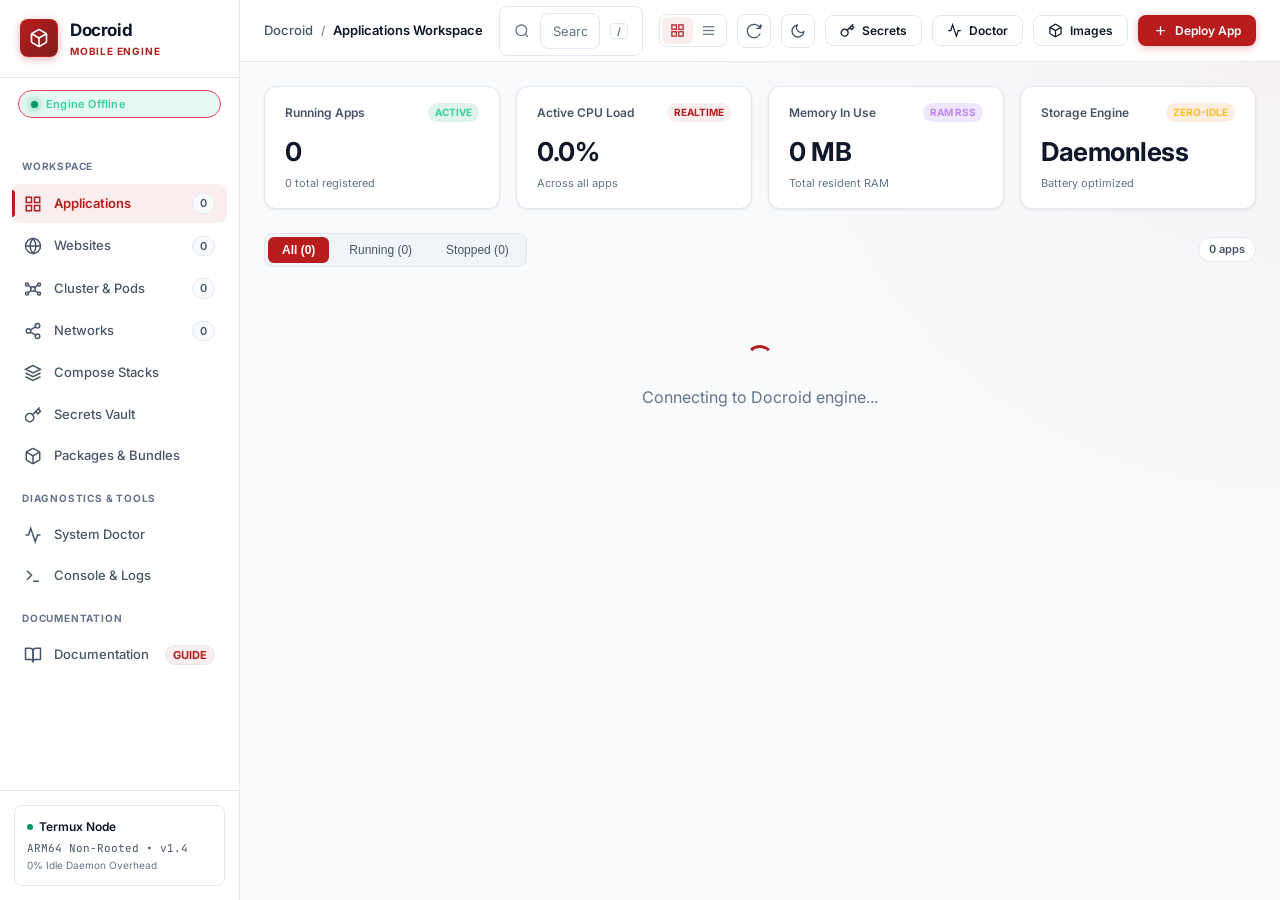
==== pkg/web/static/index.html @ fae437d6 "Initial commit: Docroid container runtime for Android & Termux" ====
<!DOCTYPE html>
<html lang="en">
<head>
  <meta charset="UTF-8">
  <meta name="viewport" content="width=device-width, initial-scale=1.0">
  <title>Docroid — Mobile Container & App Dashboard</title>
  <link rel="preconnect" href="https://fonts.googleapis.com">
  <link rel="preconnect" href="https://fonts.gstatic.com" crossorigin>
  <link href="https://fonts.googleapis.com/css2?family=Inter:wght@400;500;600;700&family=JetBrains+Mono:wght@400;500;600&display=swap" rel="stylesheet">
  <link rel="stylesheet" href="app.css">
</head>
<body>
  <div class="zoho-app-layout">
    <!-- Zoho-Style Left Navigation Rail -->
    <aside class="zoho-sidebar" id="appSidebar">
      <div class="sidebar-brand">
        <div class="brand-logo">
          <div class="logo-mark">
            <svg width="20" height="20" viewBox="0 0 24 24" fill="none" stroke="currentColor" stroke-width="2" stroke-linecap="round" stroke-linejoin="round"><path d="M21 16V8a2 2 0 0 0-1-1.73l-7-4a2 2 0 0 0-2 0l-7 4A2 2 0 0 0 3 8v8a2 2 0 0 0 1 1.73l7 4a2 2 0 0 0 2 0l7-4A2 2 0 0 0 21 16z"/><polyline points="3.27 6.96 12 12.01 20.73 6.96"/><line x1="12" y1="22.08" x2="12" y2="12"/></svg>
          </div>
          <div class="brand-info">
            <span class="brand-name">Docroid</span>
            <span class="brand-badge">Mobile Engine</span>
          </div>
        </div>
        <button class="sidebar-close-btn" id="sidebarCloseBtn" aria-label="Close Sidebar">&times;</button>
      </div>

      <div class="sidebar-status-banner">
        <div class="live-pill">
          <span class="pulse-dot"></span>
          <span id="liveStatusText">Engine Online</span>
        </div>
      </div>

      <nav class="sidebar-nav">
        <div class="nav-section-title">WORKSPACE</div>
        <a href="#applications" class="nav-item active" id="navApps">
          <svg width="18" height="18" viewBox="0 0 24 24" fill="none" stroke="currentColor" stroke-width="2"><rect x="3" y="3" width="7" height="7"/><rect x="14" y="3" width="7" height="7"/><rect x="14" y="14" width="7" height="7"/><rect x="3" y="14" width="7" height="7"/></svg>
          <span>Applications</span>
          <span class="nav-badge" id="navAppsBadge">0</span>
        </a>
        <a href="#sites" class="nav-item" id="navSites">
          <svg width="18" height="18" viewBox="0 0 24 24" fill="none" stroke="currentColor" stroke-width="2"><circle cx="12" cy="12" r="10"/><line x1="2" y1="12" x2="22" y2="12"/><path d="M12 2a15.3 15.3 0 0 1 4 10 15.3 15.3 0 0 1-4 10 15.3 15.3 0 0 1-4-10 15.3 15.3 0 0 1 4-10z"/></svg>
          <span>Websites</span>
          <span class="nav-badge" id="navSitesBadge">0</span>
        </a>
        <a href="#cluster" class="nav-item" id="navCluster">
          <svg width="18" height="18" viewBox="0 0 24 24" fill="none" stroke="currentColor" stroke-width="2"><circle cx="12" cy="12" r="3"/><circle cx="4" cy="6" r="2"/><circle cx="20" cy="6" r="2"/><circle cx="4" cy="18" r="2"/><circle cx="20" cy="18" r="2"/><path d="M6 7l4 3.5m4 0l4-3.5M6 17l4-3.5m4 0l4 3.5"/></svg>
          <span>Cluster & Pods</span>
          <span class="nav-badge" id="navClusterBadge">0</span>
        </a>
        <a href="#networks" class="nav-item" id="navNetworks">
          <svg width="18" height="18" viewBox="0 0 24 24" fill="none" stroke="currentColor" stroke-width="2" stroke-linecap="round" stroke-linejoin="round"><circle cx="18" cy="5" r="3"/><circle cx="6" cy="12" r="3"/><circle cx="18" cy="19" r="3"/><line x1="8.59" y1="13.51" x2="15.42" y2="17.49"/><line x1="15.41" y1="6.51" x2="8.59" y2="10.49"/></svg>
          <span>Networks</span>
          <span class="nav-badge" id="navNetworksBadge">0</span>
        </a>
        <a href="#compose" class="nav-item" id="navCompose">
          <svg width="18" height="18" viewBox="0 0 24 24" fill="none" stroke="currentColor" stroke-width="2"><polygon points="12 2 2 7 12 12 22 7 12 2"/><polyline points="2 17 12 22 22 17"/><polyline points="2 12 12 17 22 12"/></svg>
          <span>Compose Stacks</span>
        </a>
        <a href="#secrets" class="nav-item" id="navSecrets">
          <svg width="18" height="18" viewBox="0 0 24 24" fill="none" stroke="currentColor" stroke-width="2"><path d="M21 2l-2 2m-7.61 7.61a5.5 5.5 0 1 1-7.778 7.778 5.5 5.5 0 0 1 7.777-7.777zm0 0L15.5 7.5m0 0l3 3L22 7l-3-3m-3.5 3.5L19 4"/></svg>
          <span>Secrets Vault</span>
        </a>
        <a href="#packages" class="nav-item" id="navPackages">
          <svg width="18" height="18" viewBox="0 0 24 24" fill="none" stroke="currentColor" stroke-width="2"><path d="M21 16V8a2 2 0 0 0-1-1.73l-7-4a2 2 0 0 0-2 0l-7 4A2 2 0 0 0 3 8v8a2 2 0 0 0 1 1.73l7 4a2 2 0 0 0 2 0l7-4A2 2 0 0 0 21 16z"/><polyline points="3.27 6.96 12 12.01 20.73 6.96"/><line x1="12" y1="22.08" x2="12" y2="12"/></svg>
          <span>Packages & Bundles</span>
        </a>

        <div class="nav-section-title">DIAGNOSTICS & TOOLS</div>
        <a href="#doctor" class="nav-item" id="navDoctor">
          <svg width="18" height="18" viewBox="0 0 24 24" fill="none" stroke="currentColor" stroke-width="2"><path d="M22 12h-4l-3 9L9 3l-3 9H2"/></svg>
          <span>System Doctor</span>
        </a>
        <a href="#console" class="nav-item" id="navConsole">
          <svg width="18" height="18" viewBox="0 0 24 24" fill="none" stroke="currentColor" stroke-width="2"><polyline points="4 17 10 11 4 5"/><line x1="12" y1="19" x2="20" y2="19"/></svg>
          <span>Console & Logs</span>
        </a>

        <div class="nav-section-title">DOCUMENTATION</div>
        <a href="#docs" class="nav-item" id="navDocs">
          <svg width="18" height="18" viewBox="0 0 24 24" fill="none" stroke="currentColor" stroke-width="2" stroke-linecap="round" stroke-linejoin="round"><path d="M2 3h6a4 4 0 0 1 4 4v14a3 3 0 0 0-3-3H2z"/><path d="M22 3h-6a4 4 0 0 0-4 4v14a3 3 0 0 1 3-3h7z"/></svg>
          <span>Documentation</span>
          <span class="nav-badge" style="background:var(--zoho-blue-light); color:var(--zoho-blue); font-weight:700;">GUIDE</span>
        </a>
      </nav>

      <div class="sidebar-footer">
        <div class="node-card">
          <div class="node-title">
            <span class="node-indicator"></span>
            <span>Termux Node</span>
          </div>
          <div class="node-detail">ARM64 Non-Rooted • v1.4</div>
          <div class="node-meta">0% Idle Daemon Overhead</div>
        </div>
      </div>
    </aside>

    <!-- Mobile Sidebar Backdrop Overlay -->
    <div class="sidebar-backdrop" id="sidebarBackdrop"></div>

    <!-- Main Workspace -->
    <div class="zoho-main">
      <!-- Zoho Desk/CRM Top Navigation Bar -->
      <header class="zoho-topbar">
        <div class="topbar-left">
          <button class="mobile-toggle-btn" id="sidebarToggle" aria-label="Toggle Navigation">
            <svg width="20" height="20" viewBox="0 0 24 24" fill="none" stroke="currentColor" stroke-width="2"><line x1="3" y1="12" x2="21" y2="12"/><line x1="3" y1="6" x2="21" y2="6"/><line x1="3" y1="18" x2="21" y2="18"/></svg>
          </button>
          <div class="breadcrumbs">
            <span class="breadcrumb-item">Docroid</span>
            <span class="breadcrumb-separator">/</span>
            <span class="breadcrumb-item active" id="breadcrumbActive">Applications Workspace</span>
          </div>
        </div>

        <div class="topbar-center">
          <div class="search-box">
            <svg width="16" height="16" viewBox="0 0 24 24" fill="none" stroke="currentColor" stroke-width="2"><circle cx="11" cy="11" r="8"/><path d="m21 21-4.35-4.35"/></svg>
            <input type="text" id="searchInput" placeholder="Search apps by name, ID, port, or command...">
            <span class="search-shortcut">/</span>
          </div>
        </div>

        <div class="topbar-right">
          <!-- View Switcher (Cards vs Table) -->
          <div class="view-switcher" role="group" aria-label="View Switcher">
            <button class="view-btn active" id="viewModeCards" title="Cards Grid View">
              <svg width="15" height="15" viewBox="0 0 24 24" fill="none" stroke="currentColor" stroke-width="2"><rect x="3" y="3" width="7" height="7"/><rect x="14" y="3" width="7" height="7"/><rect x="14" y="14" width="7" height="7"/><rect x="3" y="14" width="7" height="7"/></svg>
            </button>
            <button class="view-btn" id="viewModeTable" title="High-Density Table View">
              <svg width="15" height="15" viewBox="0 0 24 24" fill="none" stroke="currentColor" stroke-width="2"><line x1="3" y1="6" x2="21" y2="6"/><line x1="3" y1="12" x2="21" y2="12"/><line x1="3" y1="18" x2="21" y2="18"/></svg>
            </button>
          </div>

          <button class="btn btn-icon" id="btnRefresh" title="Refresh Applications">
            <svg width="16" height="16" viewBox="0 0 24 24" fill="none" stroke="currentColor" stroke-width="2"><path d="M21.5 2v6h-6M21.34 15.57a10 10 0 1 1-.57-8.38l5.67-5.67"/></svg>
          </button>

          <button class="btn btn-icon" id="btnThemeToggle" title="Toggle Light/Dark Theme" aria-label="Toggle Theme">
            <svg id="themeIconSun" width="16" height="16" viewBox="0 0 24 24" fill="none" stroke="currentColor" stroke-width="2" stroke-linecap="round" stroke-linejoin="round"><circle cx="12" cy="12" r="5"/><line x1="12" y1="1" x2="12" y2="3"/><line x1="12" y1="21" x2="12" y2="23"/><line x1="4.22" y1="4.22" x2="5.64" y2="5.64"/><line x1="18.36" y1="18.36" x2="19.78" y2="19.78"/><line x1="1" y1="12" x2="3" y2="12"/><line x1="21" y1="12" x2="23" y2="12"/><line x1="4.22" y1="19.78" x2="5.64" y2="18.36"/><line x1="18.36" y1="5.64" x2="19.78" y2="4.22"/></svg>
            <svg id="themeIconMoon" width="16" height="16" viewBox="0 0 24 24" fill="none" stroke="currentColor" stroke-width="2" stroke-linecap="round" stroke-linejoin="round" style="display:none;"><path d="M21 12.79A9 9 0 1 1 11.21 3 7 7 0 0 0 21 12.79z"/></svg>
          </button>

          <button class="btn btn-secondary" id="btnSecretsModal">
            <svg width="15" height="15" viewBox="0 0 24 24" fill="none" stroke="currentColor" stroke-width="2"><path d="M21 2l-2 2m-7.61 7.61a5.5 5.5 0 1 1-7.778 7.778 5.5 5.5 0 0 1 7.777-7.777zm0 0L15.5 7.5m0 0l3 3L22 7l-3-3m-3.5 3.5L19 4"/></svg>
            <span>Secrets</span>
          </button>

          <button class="btn btn-secondary" id="btnDoctorModal">
            <svg width="15" height="15" viewBox="0 0 24 24" fill="none" stroke="currentColor" stroke-width="2"><path d="M22 12h-4l-3 9L9 3l-3 9H2"/></svg>
            <span>Doctor</span>
          </button>

          <button class="btn btn-secondary" id="btnImportModal">
            <svg width="15" height="15" viewBox="0 0 24 24" fill="none" stroke="currentColor" stroke-width="2"><path d="M21 16V8a2 2 0 0 0-1-1.73l-7-4a2 2 0 0 0-2 0l-7 4A2 2 0 0 0 3 8v8a2 2 0 0 0 1 1.73l7 4a2 2 0 0 0 2 0l7-4A2 2 0 0 0 21 16z"/><polyline points="3.27 6.96 12 12.01 20.73 6.96"/><line x1="12" y1="22.08" x2="12" y2="12"/></svg>
            <span>Images</span>
          </button>

          <button class="btn btn-primary" id="btnDeployModal">
            <svg width="15" height="15" viewBox="0 0 24 24" fill="none" stroke="currentColor" stroke-width="2"><path d="M12 5v14M5 12h14"/></svg>
            <span>Deploy App</span>
          </button>

          <button class="btn btn-primary" id="btnDeploySiteTop" style="display:none;">
            <svg width="15" height="15" viewBox="0 0 24 24" fill="none" stroke="currentColor" stroke-width="2"><circle cx="12" cy="12" r="10"/><line x1="12" y1="8" x2="12" y2="16"/><line x1="8" y1="12" x2="16" y2="12"/></svg>
            <span>Deploy Website</span>
          </button>

          <button class="btn btn-primary" id="btnDeployPodTop" style="display:none;">
            <svg width="15" height="15" viewBox="0 0 24 24" fill="none" stroke="currentColor" stroke-width="2"><path d="M12 5v14M5 12h14"/></svg>
            <span>Deploy Pod</span>
          </button>

          <button class="btn btn-secondary" id="btnClusterSetupTop" style="display:none;">
            <svg width="15" height="15" viewBox="0 0 24 24" fill="none" stroke="currentColor" stroke-width="2"><circle cx="12" cy="12" r="3"/><path d="M19.4 15a1.65 1.65 0 0 0 .33 1.82l.06.06a2 2 0 1 1-2.83 2.83l-.06-.06a1.65 1.65 0 0 0-1.82-.33 1.65 1.65 0 0 0-1 1.51V21a2 2 0 1 1-4 0v-.09A1.65 1.65 0 0 0 9 19.4a1.65 1.65 0 0 0-1.82.33l-.06.06a2 2 0 1 1-2.83-2.83l.06-.06a1.65 1.65 0 0 0 .33-1.82 1.65 1.65 0 0 0-1.51-1H3a2 2 0 1 1 0-4h.09A1.65 1.65 0 0 0 4.6 9a1.65 1.65 0 0 0-.33-1.82l-.06-.06a2 2 0 1 1 2.83-2.83l.06.06a1.65 1.65 0 0 0 1.82.33H9a1.65 1.65 0 0 0 1-1.51V3a2 2 0 1 1 4 0v.09a1.65 1.65 0 0 0 1 1.51 1.65 1.65 0 0 0 1.82-.33l.06-.06a2 2 0 1 1 2.83 2.83l-.06.06a1.65 1.65 0 0 0-.33 1.82V9a1.65 1.65 0 0 0 1.51 1H21a2 2 0 1 1 0 4h-.09a1.65 1.65 0 0 0-1.51 1z"/></svg>
            <span>Cluster Setup</span>
          </button>

          <button class="btn btn-primary" id="btnCreateNetworkTop" style="display:none;">
            <svg width="15" height="15" viewBox="0 0 24 24" fill="none" stroke="currentColor" stroke-width="2" stroke-linecap="round" stroke-linejoin="round"><path d="M12 5v14M5 12h14"/></svg>
            <span>Create Network</span>
          </button>
        </div>
      </header>

      <!-- Scrollable Content Area -->
      <main class="zoho-content-scroll">
        <!-- Applications Workspace View -->
        <div id="sectionApps">
          <!-- Zoho KPI Metric Strip -->
          <section class="stats-grid">
            <div class="stat-card">
              <div class="stat-header">
                <span class="stat-label">Running Apps</span>
                <span class="stat-badge-pill green">Active</span>
              </div>
              <div class="stat-value" id="statRunning">0</div>
              <div class="stat-sub" id="statTotal">0 total registered</div>
            </div>

            <div class="stat-card">
              <div class="stat-header">
                <span class="stat-label">Active CPU Load</span>
                <span class="stat-badge-pill blue">Realtime</span>
              </div>
              <div class="stat-value" id="statCpu">0.0%</div>
              <div class="stat-sub">Across all apps</div>
            </div>

            <div class="stat-card">
              <div class="stat-header">
                <span class="stat-label">Memory In Use</span>
                <span class="stat-badge-pill purple">RAM RSS</span>
              </div>
              <div class="stat-value" id="statMem">0 MB</div>
              <div class="stat-sub">Total resident RAM</div>
            </div>

            <div class="stat-card">
              <div class="stat-header">
                <span class="stat-label">Storage Engine</span>
                <span class="stat-badge-pill amber">Zero-Idle</span>
              </div>
              <div class="stat-value" id="statStorage">Daemonless</div>
              <div class="stat-sub">Battery optimized</div>
            </div>
          </section>

          <!-- Mobile Dedicated Search Bar -->
          <div class="mobile-search-bar" id="mobileSearchBar">
            <div class="search-box">
              <svg width="16" height="16" viewBox="0 0 24 24" fill="none" stroke="currentColor" stroke-width="2"><circle cx="11" cy="11" r="8"/><path d="m21 21-4.35-4.35"/></svg>
              <input type="text" id="mobileSearchInput" placeholder="Search apps by name, ID, port, or command...">
            </div>
          </div>

          <!-- Filter & View Controls Bar -->
          <section class="controls-bar">
            <div class="filter-group">
              <button class="filter-btn active" data-filter="all">All (<span id="countAll">0</span>)</button>
              <button class="filter-btn" data-filter="running">Running (<span id="countRunning">0</span>)</button>
              <button class="filter-btn" data-filter="stopped">Stopped (<span id="countStopped">0</span>)</button>
            </div>

            <div class="controls-right">
              <span class="badge" id="appsCountBadge">0 apps</span>
            </div>
          </section>

          <!-- Applications Section -->
          <section class="apps-section">
            <!-- Cards View Mode -->
            <div class="apps-grid" id="appsContainer">
              <div class="loading-placeholder">
                <div class="spinner"></div>
                <p>Connecting to Docroid engine...</p>
              </div>
            </div>

            <!-- Zoho Desk/CRM High-Density Table View Mode -->
            <div class="apps-table-container" id="appsTableContainer" style="display: none;">
              <table class="zoho-table">
                <thead>
                  <tr>
                    <th style="width: 220px;">Application</th>
                    <th style="width: 110px;">Status</th>
                    <th style="width: 100px;">Engine</th>
                    <th style="width: 140px;">Port Mapping</th>
                    <th style="width: 90px;">CPU</th>
                    <th style="width: 100px;">Memory</th>
                    <th style="width: 120px;">Uptime</th>
                    <th style="text-align: right; min-width: 220px;">Actions</th>
                  </tr>
                </thead>
                <tbody id="appsTableBody">
                  <!-- Rendered dynamically by app.js -->
                </tbody>
              </table>
            </div>
          </section>
        </div>

        <!-- Static Websites Workspace View -->
        <div id="sectionSites" style="display: none;">
          <!-- Websites KPI Metric Strip -->
          <section class="stats-grid">
            <div class="stat-card">
              <div class="stat-header">
                <span class="stat-label">Hosted Websites</span>
                <span class="stat-badge-pill green">Online</span>
              </div>
              <div class="stat-value" id="statSitesRunning">0</div>
              <div class="stat-sub" id="statSitesTotal">0 total hosted</div>
            </div>

            <div class="stat-card">
              <div class="stat-header">
                <span class="stat-label">Bound HTTP Ports</span>
                <span class="stat-badge-pill blue">Port Forward</span>
              </div>
              <div class="stat-value" id="statSitesPorts">0</div>
              <div class="stat-sub">Active listeners</div>
            </div>

            <div class="stat-card">
              <div class="stat-header">
                <span class="stat-label">Virtual Domains</span>
                <span class="stat-badge-pill purple">VHost Match</span>
              </div>
              <div class="stat-value" id="statSitesDomains">0</div>
              <div class="stat-sub">Header routed hosts</div>
            </div>

            <div class="stat-card">
              <div class="stat-header">
                <span class="stat-label">Web Storage</span>
                <span class="stat-badge-pill amber">Zero-Daemon</span>
              </div>
              <div class="stat-value" id="statSitesStorage">0 KB</div>
              <div class="stat-sub" id="statSitesFiles">0 files across sites</div>
            </div>
          </section>

          <!-- Filter & View Controls Bar -->
          <section class="controls-bar">
            <div class="filter-group">
              <button class="filter-btn active" id="btnSitesFilterAll" data-site-filter="all">All (<span id="countSitesAll">0</span>)</button>
              <button class="filter-btn" id="btnSitesFilterRunning" data-site-filter="running">Running (<span id="countSitesRunning">0</span>)</button>
              <button class="filter-btn" id="btnSitesFilterStopped" data-site-filter="stopped">Stopped (<span id="countSitesStopped">0</span>)</button>
            </div>

            <div class="controls-right" style="display:flex; gap:10px; align-items:center;">
              <button class="btn btn-primary btn-sm" id="btnOpenDeploySiteModal">
                <svg width="14" height="14" viewBox="0 0 24 24" fill="none" stroke="currentColor" stroke-width="2"><path d="M12 5v14M5 12h14"/></svg>
                <span>Deploy Website</span>
              </button>
              <span class="badge" id="sitesCountBadge">0 sites</span>
            </div>
          </section>

          <!-- Websites Section -->
          <section class="apps-section">
            <!-- Cards View Mode -->
            <div class="sites-grid" id="sitesContainer">
              <!-- Rendered dynamically by app.js -->
            </div>

            <!-- Table View Mode -->
            <div class="sites-table-container" id="sitesTableContainer" style="display: none;">
              <table class="zoho-table">
                <thead>
                  <tr>
                    <th style="width: 220px;">Website Name</th>
                    <th style="width: 100px;">Status</th>
                    <th style="width: 100px;">Port</th>
                    <th style="width: 150px;">Domain (VHost)</th>
                    <th style="width: 90px;">Files</th>
                    <th style="width: 100px;">Size</th>
                    <th style="width: 140px;">Access URL</th>
                    <th style="text-align: right; min-width: 240px;">Actions</th>
                  </tr>
                </thead>
                <tbody id="sitesTableBody">
                  <!-- Rendered dynamically by app.js -->
                </tbody>
              </table>
            </div>
          </section>
        </div>

        <!-- Cluster & Pods Workspace View -->
        <div id="sectionCluster" style="display: none;">
          <!-- Cluster Control Plane Header Banner -->
          <section class="cluster-banner" id="clusterBanner">
            <div class="cluster-banner-left">
              <div class="cluster-badge-icon">
                <svg width="24" height="24" viewBox="0 0 24 24" fill="none" stroke="currentColor" stroke-width="2"><circle cx="12" cy="12" r="3"/><circle cx="4" cy="6" r="2"/><circle cx="20" cy="6" r="2"/><circle cx="4" cy="18" r="2"/><circle cx="20" cy="18" r="2"/><path d="M6 7l4 3.5m4 0l4-3.5M6 17l4-3.5m4 0l4 3.5"/></svg>
              </div>
              <div>
                <div class="cluster-title-wrap">
                  <h2 id="clusterBannerName">docroid-mesh</h2>
                  <span class="cluster-role-pill control-plane" id="clusterRoleBadge">Control Plane</span>
                  <span class="status-indicator online" id="clusterOnlineDot"></span>
                </div>
                <div class="cluster-subtitle" id="clusterBannerSubtitle">
                  Leader: <code id="clusterLeaderAddr">127.0.0.1:9090</code> • <span id="clusterNodeSummary">1 Node Active</span>
                </div>
              </div>
            </div>

            <div class="cluster-banner-right">
              <div class="cluster-join-box" id="clusterJoinBox" style="display:none;">
                <span class="join-label">Worker Join:</span>
                <code class="join-cmd" id="clusterJoinCmd">docroid cluster join ...</code>
                <button class="btn btn-sm btn-icon" id="btnCopyJoinCmd" title="Copy join command">
                  <svg width="14" height="14" viewBox="0 0 24 24" fill="none" stroke="currentColor" stroke-width="2"><rect x="9" y="9" width="13" height="13" rx="2" ry="2"/><path d="M5 15H4a2 2 0 0 1-2-2V4a2 2 0 0 1 2-2h9a2 2 0 0 1 2 2v1"/></svg>
                </button>
              </div>
              <button class="btn btn-sm btn-secondary" id="btnClusterSetupModal">
                <svg width="14" height="14" viewBox="0 0 24 24" fill="none" stroke="currentColor" stroke-width="2"><circle cx="12" cy="12" r="3"/><path d="M19.4 15a1.65 1.65 0 0 0 .33 1.82l.06.06a2 2 0 1 1-2.83 2.83l-.06-.06a1.65 1.65 0 0 0-1.82-.33 1.65 1.65 0 0 0-1 1.51V21a2 2 0 1 1-4 0v-.09A1.65 1.65 0 0 0 9 19.4a1.65 1.65 0 0 0-1.82.33l-.06.06a2 2 0 1 1-2.83-2.83l.06-.06a1.65 1.65 0 0 0 .33-1.82 1.65 1.65 0 0 0-1.51-1H3a2 2 0 1 1 0-4h.09A1.65 1.65 0 0 0 4.6 9a1.65 1.65 0 0 0-.33-1.82l-.06-.06a2 2 0 1 1 2.83-2.83l.06.06a1.65 1.65 0 0 0 1.82.33H9a1.65 1.65 0 0 0 1-1.51V3a2 2 0 1 1 4 0v.09a1.65 1.65 0 0 0 1 1.51 1.65 1.65 0 0 0 1.82-.33l.06-.06a2 2 0 1 1 2.83 2.83l-.06.06a1.65 1.65 0 0 0-.33 1.82V9a1.65 1.65 0 0 0 1.51 1H21a2 2 0 1 1 0 4h-.09a1.65 1.65 0 0 0-1.51 1z"/></svg>
                <span>Setup</span>
              </button>
              <button class="btn btn-sm btn-outline-danger" id="btnClusterLeave" style="display:none;">Leave</button>
            </div>
          </section>

          <!-- KPI Metrics Strip -->
          <section class="stats-grid">
            <div class="stat-card">
              <div class="stat-header">
                <span class="stat-label">Connected Devices</span>
                <span class="stat-badge-pill green">Nodes</span>
              </div>
              <div class="stat-value" id="statClusterNodes">0 / 0</div>
              <div class="stat-sub" id="statClusterNodesSub">0 Ready nodes</div>
            </div>

            <div class="stat-card">
              <div class="stat-header">
                <span class="stat-label">Active Pods</span>
                <span class="stat-badge-pill purple">Kubernetes</span>
              </div>
              <div class="stat-value" id="statClusterPods">0 / 0</div>
              <div class="stat-sub" id="statClusterPodsSub">0 Pods running across cluster</div>
            </div>

            <div class="stat-card">
              <div class="stat-header">
                <span class="stat-label">Desired Replicas</span>
                <span class="stat-badge-pill blue">Scaling</span>
              </div>
              <div class="stat-value" id="statClusterReplicas">0</div>
              <div class="stat-sub" id="statClusterReplicasSub">0 Deployments configured</div>
            </div>

            <div class="stat-card">
              <div class="stat-header">
                <span class="stat-label">Cluster Compute</span>
                <span class="stat-badge-pill amber">Capacity</span>
              </div>
              <div class="stat-value" id="statClusterCompute">0 Cores</div>
              <div class="stat-sub" id="statClusterMemory">0 MB Aggregate Memory</div>
            </div>
          </section>

          <!-- Section: Interconnected Device Nodes -->
          <section class="cluster-section">
            <div class="cluster-section-header">
              <div class="section-title-wrap">
                <h3>Interconnected Devices (Nodes)</h3>
                <span class="badge" id="nodesCountBadge">0 Devices</span>
              </div>
              <div class="section-actions">
                <button class="btn btn-sm btn-secondary" id="btnRefreshNodes">
                  <svg width="14" height="14" viewBox="0 0 24 24" fill="none" stroke="currentColor" stroke-width="2"><path d="M21.5 2v6h-6M21.34 15.57a10 10 0 1 1-.57-8.38l5.67-5.67"/></svg>
                  <span>Refresh Nodes</span>
                </button>
              </div>
            </div>

            <div class="nodes-grid" id="clusterNodesGrid">
              <!-- Rendered dynamically by app.js -->
            </div>
          </section>

          <!-- Section: Deployments & Scaling -->
          <section class="cluster-section" style="margin-top: 1.5rem;">
            <div class="cluster-section-header">
              <div class="section-title-wrap">
                <h3>Deployments & Scaling (Multi-Device Pods)</h3>
                <span class="badge" id="deploymentsCountBadge">0 Services</span>
              </div>
              <div class="section-actions">
                <button class="btn btn-sm btn-primary" id="btnOpenDeployPodModal">
                  <svg width="14" height="14" viewBox="0 0 24 24" fill="none" stroke="currentColor" stroke-width="2"><path d="M12 5v14M5 12h14"/></svg>
                  <span>+ Deploy Service / Pod</span>
                </button>
              </div>
            </div>

            <div class="deployments-grid" id="clusterDeploymentsContainer">
              <!-- Rendered dynamically by app.js -->
            </div>
          </section>

          <!-- Section: Pods Table -->
          <section class="cluster-section" style="margin-top: 1.5rem;">
            <div class="cluster-section-header">
              <div class="section-title-wrap">
                <h3>Cluster Pods</h3>
                <span class="badge" id="podsCountBadge">0 Pods</span>
              </div>
              <div class="filter-group">
                <button class="filter-btn active" id="btnPodsFilterAll" data-pod-filter="all">All (<span id="countPodsAll">0</span>)</button>
                <button class="filter-btn" id="btnPodsFilterRunning" data-pod-filter="running">Running (<span id="countPodsRunning">0</span>)</button>
                <button class="filter-btn" id="btnPodsFilterPending" data-pod-filter="pending">Pending (<span id="countPodsPending">0</span>)</button>
                <button class="filter-btn" id="btnPodsFilterFailed" data-pod-filter="failed">Failed (<span id="countPodsFailed">0</span>)</button>
              </div>
            </div>

            <div class="pods-table-container">
              <table class="zoho-table">
                <thead>
                  <tr>
                    <th style="width: 220px;">Pod Name / ID</th>
                    <th style="width: 140px;">Deployment</th>
                    <th style="width: 160px;">Assigned Device (Node)</th>
                    <th style="width: 100px;">Status</th>
                    <th style="width: 110px;">Port</th>
                    <th style="width: 80px;">Restarts</th>
                    <th style="width: 110px;">Age</th>
                    <th style="text-align: right; min-width: 160px;">Actions</th>
                  </tr>
                </thead>
                <tbody id="clusterPodsTableBody">
                  <!-- Rendered dynamically by app.js -->
                </tbody>
              </table>
            </div>
          </section>
        </div>

        <!-- Networks Workspace View -->
        <div id="sectionNetworks" style="display: none;">
          <!-- KPI Metric Strip -->
          <section class="stats-grid">
            <div class="stat-card">
              <div class="stat-header">
                <span class="stat-label">Virtual Networks</span>
                <span class="stat-badge-pill green">Active</span>
              </div>
              <div class="stat-value" id="statNetworksCount">0</div>
              <div class="stat-sub" id="statNetworksSub">Bridge & user networks</div>
            </div>

            <div class="stat-card">
              <div class="stat-header">
                <span class="stat-label">Connected Containers</span>
                <span class="stat-badge-pill blue">Intercom</span>
              </div>
              <div class="stat-value" id="statNetworkContainers">0</div>
              <div class="stat-sub">Across all subnets</div>
            </div>

            <div class="stat-card">
              <div class="stat-header">
                <span class="stat-label">Subnet Allocation</span>
                <span class="stat-badge-pill purple">IPAM</span>
              </div>
              <div class="stat-value">10.89.0.0/16</div>
              <div class="stat-sub">Virtual IP routing space</div>
            </div>

            <div class="stat-card">
              <div class="stat-header">
                <span class="stat-label">Service Discovery</span>
                <span class="stat-badge-pill amber">Zero-Root</span>
              </div>
              <div class="stat-value">/etc/hosts + Links</div>
              <div class="stat-sub">Hostname & alias lookup</div>
            </div>
          </section>

          <!-- Controls Bar -->
          <section class="controls-bar">
            <div class="filter-group">
              <button class="filter-btn active" id="btnNetFilterAll" data-net-filter="all">All (<span id="countNetAll">0</span>)</button>
              <button class="filter-btn" id="btnNetFilterBridge" data-net-filter="bridge">Bridge</button>
              <button class="filter-btn" id="btnNetFilterHost" data-net-filter="host">Host</button>
            </div>

            <div class="controls-right" style="display:flex; gap:10px; align-items:center;">
              <button class="btn btn-primary btn-sm" id="btnOpenCreateNetworkModal">
                <svg width="14" height="14" viewBox="0 0 24 24" fill="none" stroke="currentColor" stroke-width="2" stroke-linecap="round" stroke-linejoin="round"><path d="M12 5v14M5 12h14"/></svg>
                <span>+ Create Network</span>
              </button>
              <span class="badge" id="networksCountBadge">0 networks</span>
            </div>
          </section>

          <!-- Networks Grid -->
          <section class="apps-section">
            <div class="apps-grid" id="networksContainer">
              <!-- Rendered dynamically by app.js -->
            </div>
          </section>
        </div>

        <!-- Comprehensive In-App Documentation Section -->
        <div id="sectionDocs" style="display: none;">
          <!-- Documentation Header -->
          <div class="docs-header-banner">
            <div class="docs-header-content">
              <div class="docs-badge">
                <svg width="14" height="14" viewBox="0 0 24 24" fill="none" stroke="currentColor" stroke-width="2" stroke-linecap="round" stroke-linejoin="round"><path d="M2 3h6a4 4 0 0 1 4 4v14a3 3 0 0 0-3-3H2z"/><path d="M22 3h-6a4 4 0 0 0-4 4v14a3 3 0 0 1 3-3h7z"/></svg>
                <span>OFFICIAL MANUAL & REFERENCE</span>
              </div>
              <h2 class="docs-main-title">Docroid Operations & Developer Guide</h2>
              <p class="docs-main-desc">Ultra-lightweight, zero-daemon container and application engine engineered for non-rooted Android (Termux) and edge environments.</p>
              
              <div class="docs-search-wrap">
                <svg width="16" height="16" viewBox="0 0 24 24" fill="none" stroke="currentColor" stroke-width="2"><circle cx="11" cy="11" r="8"/><path d="m21 21-4.35-4.35"/></svg>
                <input type="text" id="docsSearchInput" placeholder="Search documentation, CLI commands, APIs, flags...">
              </div>
            </div>
          </div>

          <!-- Documentation Layout: Sticky TOC + Content Articles -->
          <div class="docs-layout">
            <!-- Sidebar Table of Contents -->
            <aside class="docs-toc-card">
              <div class="docs-toc-title">TABLE OF CONTENTS</div>
              <nav class="docs-toc-nav" id="docsTocNav">
                <a href="#doc-quickstart" class="docs-toc-link active" data-target="doc-quickstart">
                  <span class="toc-icon"><svg width="15" height="15" viewBox="0 0 24 24" fill="none" stroke="currentColor" stroke-width="2" stroke-linecap="round" stroke-linejoin="round"><circle cx="12" cy="12" r="10"/><polygon points="10 8 16 12 10 16 10 8"/></svg></span>
                  <span>Quickstart & Setup</span>
                </a>
                <a href="#doc-architecture" class="docs-toc-link" data-target="doc-architecture">
                  <span class="toc-icon"><svg width="15" height="15" viewBox="0 0 24 24" fill="none" stroke="currentColor" stroke-width="2" stroke-linecap="round" stroke-linejoin="round"><rect x="4" y="4" width="16" height="16" rx="2"/><rect x="9" y="9" width="6" height="6"/><line x1="9" y1="1" x2="9" y2="4"/><line x1="15" y1="1" x2="15" y2="4"/><line x1="9" y1="20" x2="9" y2="23"/><line x1="15" y1="20" x2="15" y2="23"/><line x1="20" y1="9" x2="23" y2="9"/><line x1="20" y1="14" x2="23" y2="14"/><line x1="1" y1="9" x2="4" y2="9"/><line x1="1" y1="14" x2="4" y2="14"/></svg></span>
                  <span>Architecture & Zero-Daemon</span>
                </a>
                <a href="#doc-cli" class="docs-toc-link" data-target="doc-cli">
                  <span class="toc-icon"><svg width="15" height="15" viewBox="0 0 24 24" fill="none" stroke="currentColor" stroke-width="2" stroke-linecap="round" stroke-linejoin="round"><polyline points="4 17 10 11 4 5"/><line x1="12" y1="19" x2="20" y2="19"/></svg></span>
                  <span>CLI Command Reference</span>
                </a>
                <a href="#doc-websites" class="docs-toc-link" data-target="doc-websites">
                  <span class="toc-icon"><svg width="15" height="15" viewBox="0 0 24 24" fill="none" stroke="currentColor" stroke-width="2" stroke-linecap="round" stroke-linejoin="round"><circle cx="12" cy="12" r="10"/><line x1="2" y1="12" x2="22" y2="12"/><path d="M12 2a15.3 15.3 0 0 1 4 10 15.3 15.3 0 0 1-4 10 15.3 15.3 0 0 1-4-10 15.3 15.3 0 0 1 4-10z"/></svg></span>
                  <span>Static Website Hosting</span>
                </a>
                <a href="#doc-cluster" class="docs-toc-link" data-target="doc-cluster">
                  <span class="toc-icon"><svg width="15" height="15" viewBox="0 0 24 24" fill="none" stroke="currentColor" stroke-width="2" stroke-linecap="round" stroke-linejoin="round"><rect x="2" y="2" width="20" height="8" rx="2" ry="2"/><rect x="2" y="14" width="20" height="8" rx="2" ry="2"/><line x1="6" y1="6" x2="6.01" y2="6"/><line x1="6" y1="18" x2="6.01" y2="18"/></svg></span>
                  <span>Cluster & Pods Scaling</span>
                </a>
                <a href="#doc-networking" class="docs-toc-link" data-target="doc-networking">
                  <span class="toc-icon"><svg width="15" height="15" viewBox="0 0 24 24" fill="none" stroke="currentColor" stroke-width="2" stroke-linecap="round" stroke-linejoin="round"><line x1="6" y1="3" x2="6" y2="15"/><circle cx="18" cy="6" r="3"/><circle cx="6" cy="18" r="3"/><path d="M18 9a9 9 0 0 1-9 9"/></svg></span>
                  <span>Virtual Networking & Intercom</span>
                </a>
                <a href="#doc-compose" class="docs-toc-link" data-target="doc-compose">
                  <span class="toc-icon"><svg width="15" height="15" viewBox="0 0 24 24" fill="none" stroke="currentColor" stroke-width="2" stroke-linecap="round" stroke-linejoin="round"><polygon points="12 2 2 7 12 12 22 7 12 2"/><polyline points="2 17 12 22 22 17"/><polyline points="2 12 12 17 22 12"/></svg></span>
                  <span>Compose Stacks</span>
                </a>
                <a href="#doc-secrets" class="docs-toc-link" data-target="doc-secrets">
                  <span class="toc-icon"><svg width="15" height="15" viewBox="0 0 24 24" fill="none" stroke="currentColor" stroke-width="2" stroke-linecap="round" stroke-linejoin="round"><path d="M12 22s8-4 8-10V5l-8-3-8 3v7c0 6 8 10 8 10z"/></svg></span>
                  <span>Secrets Vault & Bundles</span>
                </a>
                <a href="#doc-android" class="docs-toc-link" data-target="doc-android">
                  <span class="toc-icon"><svg width="15" height="15" viewBox="0 0 24 24" fill="none" stroke="currentColor" stroke-width="2" stroke-linecap="round" stroke-linejoin="round"><line x1="4" y1="21" x2="4" y2="14"/><line x1="4" y1="10" x2="4" y2="3"/><line x1="12" y1="21" x2="12" y2="12"/><line x1="12" y1="8" x2="12" y2="3"/><line x1="20" y1="21" x2="20" y2="16"/><line x1="20" y1="12" x2="20" y2="3"/><line x1="1" y1="14" x2="7" y2="14"/><line x1="9" y1="8" x2="15" y2="8"/><line x1="17" y1="16" x2="23" y2="16"/></svg></span>
                  <span>Android & Battery Tuning</span>
                </a>
                <a href="#doc-doctor" class="docs-toc-link" data-target="doc-doctor">
                  <span class="toc-icon"><svg width="15" height="15" viewBox="0 0 24 24" fill="none" stroke="currentColor" stroke-width="2" stroke-linecap="round" stroke-linejoin="round"><path d="M22 11.08V12a10 10 0 1 1-5.93-9.14"/><polyline points="22 4 12 14.01 9 11.01"/></svg></span>
                  <span>System Doctor & Health</span>
                </a>
              </nav>

              <div class="docs-quick-links">
                <div class="docs-quick-title">USEFUL SHORTCUTS</div>
                <div class="quick-link-pill" onclick="window.open('/api/apps', '_blank')">
                  <span>REST API Endpoint</span>
                  <code>/api/apps</code>
                </div>
                <div class="quick-link-pill" onclick="window.open('/api/networks', '_blank')">
                  <span>Virtual Networks</span>
                  <code>/api/networks</code>
                </div>
                <div class="quick-link-pill" onclick="window.open('/api/cluster/status', '_blank')">
                  <span>Cluster Status</span>
                  <code>/api/cluster</code>
                </div>
              </div>
            </aside>

            <!-- Main Documentation Body -->
            <div class="docs-article-body" id="docsArticleBody">

              <!-- Topic 1: Quickstart & Setup -->
              <section class="docs-section-card" id="doc-quickstart">
                <div class="docs-section-header">
                  <span class="docs-section-badge">GETTING STARTED</span>
                  <h3><svg width="18" height="18" viewBox="0 0 24 24" fill="none" stroke="currentColor" stroke-width="2" stroke-linecap="round" stroke-linejoin="round"><circle cx="12" cy="12" r="10"/><polygon points="10 8 16 12 10 16 10 8"/></svg> Quickstart & Installation</h3>
                </div>
                <p>Docroid is written in pure Go with zero external runtime dependencies. It runs completely non-rooted inside Android Termux or standard Linux environments.</p>

                <div class="docs-callout note">
                  <svg width="18" height="18" viewBox="0 0 24 24" fill="none" stroke="currentColor" stroke-width="2" stroke-linecap="round" stroke-linejoin="round" class="callout-icon"><circle cx="12" cy="12" r="10"/><line x1="12" y1="16" x2="12" y2="12"/><line x1="12" y1="8" x2="12.01" y2="8"/></svg>
                  <div><strong>Zero-Daemon Guarantee:</strong> Unlike Docker which runs a persistent 300MB daemon in the background consuming battery, Docroid processes run natively or via lightweight sandboxes. When apps are stopped, 0% CPU and 0MB memory are consumed.</div>
                </div>

                <h4>Installation on Termux (Android)</h4>
                <div class="docs-code-box">
                  <div class="docs-code-header">
                    <span>BASH (TERMUX)</span>
                    <button class="code-copy-btn" onclick="copyDocsCode(this)">Copy</button>
                  </div>
                  <pre><code># 1. Download precompiled static binary
curl -L -o $PREFIX/bin/docroid https://raw.githubusercontent.com/runerail/docroid/main/bin/docroid
chmod +x $PREFIX/bin/docroid

# 2. Verify environment with System Doctor
docroid doctor

# 3. Launch Web UI Dashboard
docroid ui -p 9190</code></pre>
                </div>

                <h4>Deploy Your First Containerized App</h4>
                <div class="docs-code-box">
                  <div class="docs-code-header">
                    <span>TERMINAL</span>
                    <button class="code-copy-btn" onclick="copyDocsCode(this)">Copy</button>
                  </div>
                  <pre><code># Launch background web server with port mapping
docroid run -d -n web-demo -p 8080:8080 python3 -m http.server 8080

# Check running processes
docroid ps

# View real-time logs
docroid logs web-demo -f

# Stop and remove container
docroid stop web-demo
docroid rm web-demo</code></pre>
                </div>
              </section>

              <!-- Topic 2: Architecture & Engines -->
              <section class="docs-section-card" id="doc-architecture">
                <div class="docs-section-header">
                  <span class="docs-section-badge">INTERNALS</span>
                  <h3><svg width="18" height="18" viewBox="0 0 24 24" fill="none" stroke="currentColor" stroke-width="2" stroke-linecap="round" stroke-linejoin="round"><rect x="4" y="4" width="16" height="16" rx="2"/><rect x="9" y="9" width="6" height="6"/><line x1="9" y1="1" x2="9" y2="4"/><line x1="15" y1="1" x2="15" y2="4"/><line x1="9" y1="20" x2="9" y2="23"/><line x1="15" y1="20" x2="15" y2="23"/><line x1="20" y1="9" x2="23" y2="9"/><line x1="20" y1="14" x2="23" y2="14"/><line x1="1" y1="9" x2="4" y2="9"/><line x1="1" y1="14" x2="4" y2="14"/></svg> Architecture & Execution Engines</h3>
                </div>
                <p>Standard Docker fails on mobile due to lack of kernel cgroups v2, missing <code>overlayfs</code>, and non-root limitations. Docroid bypasses these constraints using a dual-engine architecture:</p>

                <div class="docs-grid-two">
                  <div class="docs-engine-card">
                    <div class="engine-badge native">NATIVE FAST-PATH</div>
                    <h4>Native Fast-Path Engine</h4>
                    <ul>
                      <li><strong>0% CPU Loss:</strong> Executes Go binaries, static binaries, Node.js, and Python directly on Android kernel.</li>
                      <li><strong>Workspace Sandboxing:</strong> Each app receives an isolated directory in <code>~/.docroid/workspaces/&lt;id&gt;</code>.</li>
                      <li><strong>PGID Process Groups:</strong> Clean process hierarchy management prevents orphan zombie processes.</li>
                    </ul>
                  </div>

                  <div class="docs-engine-card">
                    <div class="engine-badge rootfs">ROOTFS SANDBOX</div>
                    <h4>Rootfs Sandbox (PRoot / Alpine)</h4>
                    <ul>
                      <li><strong>Standard Linux FHS:</strong> Provides full <code>/bin/sh</code>, <code>/etc</code>, <code>/lib</code>, and package managers (<code>apk</code>).</li>
                      <li><strong>Micro-Footprint:</strong> Utilizes an ultra-lean ~3.2MB Alpine micro-rootfs.</li>
                      <li><strong>Fake Root (UID 0):</strong> Virtualizes root privileges without modifying the device system partition.</li>
                    </ul>
                  </div>
                </div>

                <div class="docs-code-box">
                  <div class="docs-code-header">
                    <span>RUNNING IN ROOTFS SANDBOX</span>
                    <button class="code-copy-btn" onclick="copyDocsCode(this)">Copy</button>
                  </div>
                  <pre><code>docroid run -d --rootfs alpine -n alpine-worker /bin/sh -c "while true; do date; sleep 5; done"</code></pre>
                </div>
              </section>

              <!-- Topic 3: Complete CLI Command Reference -->
              <section class="docs-section-card" id="doc-cli">
                <div class="docs-section-header">
                  <span class="docs-section-badge">CLI REFERENCE</span>
                  <h3><svg width="18" height="18" viewBox="0 0 24 24" fill="none" stroke="currentColor" stroke-width="2" stroke-linecap="round" stroke-linejoin="round"><polyline points="4 17 10 11 4 5"/><line x1="12" y1="19" x2="20" y2="19"/></svg> Complete Command Reference</h3>
                </div>
                <p>Docroid offers a Docker-compatible CLI experience optimized for shell usage and script automation.</p>

                <div class="docs-table-wrap">
                  <table class="docs-table">
                    <thead>
                      <tr>
                        <th>Command</th>
                        <th>Arguments & Flags</th>
                        <th>Description</th>
                      </tr>
                    </thead>
                    <tbody>
                      <tr>
                        <td><code>docroid run</code></td>
                        <td><code>-d, -n &lt;name&gt;, -p &lt;h:c&gt;, --rootfs, --network</code></td>
                        <td>Run an application in background or foreground</td>
                      </tr>
                      <tr>
                        <td><code>docroid ps</code></td>
                        <td><code>-a (all), --json</code></td>
                        <td>List active or all registered containers</td>
                      </tr>
                      <tr>
                        <td><code>docroid stop</code></td>
                        <td><code>&lt;id|name&gt;</code></td>
                        <td>Send graceful SIGTERM (followed by SIGKILL)</td>
                      </tr>
                      <tr>
                        <td><code>docroid start</code></td>
                        <td><code>&lt;id|name&gt;</code></td>
                        <td>Restart a previously stopped container</td>
                      </tr>
                      <tr>
                        <td><code>docroid rm</code></td>
                        <td><code>&lt;id|name&gt;, -f (force)</code></td>
                        <td>Delete container metadata and state</td>
                      </tr>
                      <tr>
                        <td><code>docroid logs</code></td>
                        <td><code>&lt;id|name&gt;, -f (follow), -n &lt;lines&gt;</code></td>
                        <td>Stream or display captured circular buffer logs</td>
                      </tr>
                      <tr>
                        <td><code>docroid top</code></td>
                        <td><code>&lt;id|name&gt;</code></td>
                        <td>Display real-time CPU% and resident RAM (RSS)</td>
                      </tr>
                      <tr>
                        <td><code>docroid exec</code></td>
                        <td><code>[-it] [-d] [-e K=V] [-w dir] [-u user] &lt;id|name&gt; [cmd...]</code></td>
                        <td>Execute command or interactive shell inside running container</td>
                      </tr>
                      <tr>
                        <td><code>docroid ui</code></td>
                        <td><code>-p &lt;port&gt; (default 9190)</code></td>
                        <td>Start web dashboard & management server</td>
                      </tr>
                      <tr>
                        <td><code>docroid network</code></td>
                        <td><code>ls, create, inspect, connect, disconnect, rm</code></td>
                        <td>Manage virtual container networks</td>
                      </tr>
                      <tr>
                        <td><code>docroid cluster</code></td>
                        <td><code>init, join, status, nodes, deploy, scale</code></td>
                        <td>Manage multi-device cluster and pod mesh</td>
                      </tr>
                      <tr>
                        <td><code>docroid sites</code></td>
                        <td><code>ls, deploy, stop, rm, cert</code></td>
                        <td>Manage static website hosting</td>
                      </tr>
                      <tr>
                        <td><code>docroid secret</code></td>
                        <td><code>set, get, ls, rm</code></td>
                        <td>Manage encrypted vault secrets</td>
                      </tr>
                      <tr>
                        <td><code>docroid bundle</code></td>
                        <td><code>export, import, inspect</code></td>
                        <td>Package apps into portable <code>.dpack</code> bundles</td>
                      </tr>
                      <tr>
                        <td><code>docroid doctor</code></td>
                        <td><code>--fix</code></td>
                        <td>System health checks & Termux diagnostics</td>
                      </tr>
                    </tbody>
                  </table>
                </div>
              </section>

              <!-- Topic 4: Static Website Hosting -->
              <section class="docs-section-card" id="doc-websites">
                <div class="docs-section-header">
                  <span class="docs-section-badge">HOSTING</span>
                  <h3><svg width="18" height="18" viewBox="0 0 24 24" fill="none" stroke="currentColor" stroke-width="2" stroke-linecap="round" stroke-linejoin="round"><circle cx="12" cy="12" r="10"/><line x1="2" y1="12" x2="22" y2="12"/><path d="M12 2a15.3 15.3 0 0 1 4 10 15.3 15.3 0 0 1-4 10 15.3 15.3 0 0 1-4-10 15.3 15.3 0 0 1 4-10z"/></svg> Static Website Hosting</h3>
                </div>
                <p>Deploy production-ready static websites, Single Page Applications (React, Vue, Vite, Next.js exports), and documentation directly from your phone.</p>

                <h4>Features:</h4>
                <ul>
                  <li><strong>Virtual Host Multiplexing:</strong> Serve dozens of sites over standard HTTP port 80/8080 routed via the HTTP <code>Host:</code> header.</li>
                  <li><strong>Dedicated Port Binding:</strong> Assign dedicated local ports for direct IP access (e.g. <code>http://192.168.1.100:9091</code>).</li>
                  <li><strong>SPA Routing Fallback:</strong> Automatically serves <code>index.html</code> for non-file paths to support client-side routing.</li>
                  <li><strong>Drag-and-Drop ZIP Upload:</strong> Instant extraction and deployment in the Web UI.</li>
                </ul>

                <div class="docs-code-box">
                  <div class="docs-code-header">
                    <span>CLI STATIC SITE DEPLOYMENT</span>
                    <button class="code-copy-btn" onclick="copyDocsCode(this)">Copy</button>
                  </div>
                  <pre><code># Deploy a directory with custom domain and port
docroid sites deploy --name my-portfolio --dir ./dist --domain myapp.local --port 9091

# List hosted static sites
docroid sites ls</code></pre>
                </div>
              </section>

              <!-- Topic 5: Cluster & Multi-Device Pods -->
              <section class="docs-section-card" id="doc-cluster">
                <div class="docs-section-header">
                  <span class="docs-section-badge">DISTRIBUTED MESH</span>
                  <h3><svg width="18" height="18" viewBox="0 0 24 24" fill="none" stroke="currentColor" stroke-width="2" stroke-linecap="round" stroke-linejoin="round"><rect x="2" y="2" width="20" height="8" rx="2" ry="2"/><rect x="2" y="14" width="20" height="8" rx="2" ry="2"/><line x1="6" y1="6" x2="6.01" y2="6"/><line x1="6" y1="18" x2="6.01" y2="18"/></svg> Kubernetes-like Cluster & Pods</h3>
                </div>
                <p>Interconnect multiple Android devices, Raspberry Pis, and laptops into a distributed computing mesh with zero cloud dependencies.</p>

                <h4>Clustering Capabilities:</h4>
                <ul>
                  <li><strong>Distributed Raft / Gossip Discovery:</strong> Autonomous peer interconnect over local Wi-Fi or hotspot.</li>
                  <li><strong>Replica Scheduling:</strong> Automatically balances Pod replicas across available connected nodes.</li>
                  <li><strong>Real-Time Live Scaling:</strong> Dynamically increase or decrease replica count on the fly from the Web UI or CLI.</li>
                  <li><strong>Zero-Downtime Rolling Updates:</strong> Updates pods incrementally while maintaining service availability.</li>
                </ul>

                <div class="docs-code-box">
                  <div class="docs-code-header">
                    <span>INITIALIZE & SCALE CLUSTER</span>
                    <button class="code-copy-btn" onclick="copyDocsCode(this)">Copy</button>
                  </div>
                  <pre><code># Device 1 (Master / Control Plane):
docroid cluster init --listen :9100

# Device 2 (Worker Node - Phone B):
docroid cluster join 192.168.1.50:9100 --token &lt;cluster-token&gt;

# Deploy a multi-replica service across nodes:
docroid cluster deploy --name api-service --replicas 4 --image python3 -p 8080:8080

# Scale replicas dynamically:
docroid cluster scale api-service --replicas 8</code></pre>
                </div>
              </section>

              <!-- Topic 6: Virtual Networking & Inter-Container Discovery -->
              <section class="docs-section-card" id="doc-networking">
                <div class="docs-section-header">
                  <span class="docs-section-badge">NETWORKING</span>
                  <h3><svg width="18" height="18" viewBox="0 0 24 24" fill="none" stroke="currentColor" stroke-width="2" stroke-linecap="round" stroke-linejoin="round"><line x1="6" y1="3" x2="6" y2="15"/><circle cx="18" cy="6" r="3"/><circle cx="6" cy="18" r="3"/><path d="M18 9a9 9 0 0 1-9 9"/></svg> Virtual Networking & Inter-Container Intercom</h3>
                </div>
                <p>Docroid enables microservices and multi-container apps to communicate using service names and aliases without root privileges.</p>

                <div class="docs-callout tip">
                  <svg width="18" height="18" viewBox="0 0 24 24" fill="none" stroke="currentColor" stroke-width="2" stroke-linecap="round" stroke-linejoin="round" class="callout-icon"><polygon points="13 2 3 14 12 14 11 22 21 10 12 10 13 2"/></svg>
                  <div><strong>Zero-Root Resolution Mechanism:</strong> PRoot rootfs sandboxes receive an isolated dynamic <code>/etc/hosts</code> mapping container names to <code>127.0.0.1</code>. Simultaneously, Docker link environment variables (e.g. <code>API_HOST</code>, <code>DB_PORT</code>) are injected into native and rootfs processes.</div>
                </div>

                <div class="docs-code-box">
                  <div class="docs-code-header">
                    <span>INTER-CONTAINER COMMUNICATION WORKFLOW</span>
                    <button class="code-copy-btn" onclick="copyDocsCode(this)">Copy</button>
                  </div>
                  <pre><code># 1. Create a virtual bridge network
docroid network create microservices

# 2. Run backend API attached to the network with alias
docroid run -d -n backend --network microservices --network-alias api -p 9299:9299 python3 -m http.server 9299

# 3. Run frontend client communicating directly via 'api:9299'
docroid run -n frontend --network microservices python3 -c "import urllib.request; print(urllib.request.urlopen('http://api:9299').status)"</code></pre>
                </div>
              </section>

              <!-- Topic 7: Compose Stacks -->
              <section class="docs-section-card" id="doc-compose">
                <div class="docs-section-header">
                  <span class="docs-section-badge">ORCHESTRATION</span>
                  <h3><svg width="18" height="18" viewBox="0 0 24 24" fill="none" stroke="currentColor" stroke-width="2" stroke-linecap="round" stroke-linejoin="round"><polygon points="12 2 2 7 12 12 22 7 12 2"/><polyline points="2 17 12 22 22 17"/><polyline points="2 12 12 17 22 12"/></svg> Compose Stacks</h3>
                </div>
                <p>Define multi-container environments declaratively using standard <code>docroid-compose.yml</code> or <code>docker-compose.yml</code> formats.</p>

                <div class="docs-code-box">
                  <div class="docs-code-header">
                    <span>SAMPLE DOCROID-COMPOSE.YML</span>
                    <button class="code-copy-btn" onclick="copyDocsCode(this)">Copy</button>
                  </div>
                  <pre><code>version: "3.8"
services:
  web:
    image: native
    command: python3 -m http.server 8080
    ports:
      - "8080:8080"
    networks:
      - internal
    depends_on:
      - db
  db:
    image: rootfs:alpine
    command: sqlite3 /data/app.db
    volumes:
      - "./data:/data"
    networks:
      - internal

networks:
  internal:
    driver: bridge</code></pre>
                </div>
              </section>

              <!-- Topic 8: Secrets Vault & Bundles -->
              <section class="docs-section-card" id="doc-secrets">
                <div class="docs-section-header">
                  <span class="docs-section-badge">SECURITY</span>
                  <h3><svg width="18" height="18" viewBox="0 0 24 24" fill="none" stroke="currentColor" stroke-width="2" stroke-linecap="round" stroke-linejoin="round"><path d="M12 22s8-4 8-10V5l-8-3-8 3v7c0 6 8 10 8 10z"/></svg> Secrets Vault & Portable Bundles</h3>
                </div>
                <p>Keep sensitive tokens, passwords, and API keys safe using hardware-accelerated AES-GCM encryption.</p>

                <div class="docs-code-box">
                  <div class="docs-code-header">
                    <span>MANAGING SECRETS & BUNDLES</span>
                    <button class="code-copy-btn" onclick="copyDocsCode(this)">Copy</button>
                  </div>
                  <pre><code># Store secret in encrypted vault
docroid secret set DB_PASSWORD "s3cur3p@ss"

# Run container with injected secret
docroid run -d -n secure-worker --secret DB_PASSWORD ./worker

# Export application and dependencies to portable .dpack bundle
docroid bundle export web-demo -o web-demo.dpack

# Import bundle on any other Android device
docroid bundle import web-demo.dpack</code></pre>
                </div>
              </section>

              <!-- Topic 9: Android & Battery Tuning -->
              <section class="docs-section-card" id="doc-android">
                <div class="docs-section-header">
                  <span class="docs-section-badge">MOBILE TUNING</span>
                  <h3><svg width="18" height="18" viewBox="0 0 24 24" fill="none" stroke="currentColor" stroke-width="2" stroke-linecap="round" stroke-linejoin="round"><line x1="4" y1="21" x2="4" y2="14"/><line x1="4" y1="10" x2="4" y2="3"/><line x1="12" y1="21" x2="12" y2="12"/><line x1="12" y1="8" x2="12" y2="3"/><line x1="20" y1="21" x2="20" y2="16"/><line x1="20" y1="12" x2="20" y2="3"/><line x1="1" y1="14" x2="7" y2="14"/><line x1="9" y1="8" x2="15" y2="8"/><line x1="17" y1="16" x2="23" y2="16"/></svg> Android, Termux & Battery Optimization</h3>
                </div>
                <p>Android OS aggressively kills background processes to save battery. Follow these production best practices to ensure continuous 24/7 container operation:</p>

                <ul>
                  <li><strong>Acquire Wake Lock:</strong> Run <code>termux-wake-lock</code> in Termux to keep CPU alive when device screen is turned off.</li>
                  <li><strong>Disable Battery Optimization:</strong> In Android Settings &rarr; Apps &rarr; Termux &rarr; Battery &rarr; Select <em>Unrestricted</em>.</li>
                  <li><strong>Disable Phantom Process Killer (Android 12+):</strong> Android 12 introduced a 32-process limit. Disable it via ADB if running large clusters:
                    <div class="docs-code-box" style="margin-top:8px;">
                      <pre><code>adb shell "/system/bin/device_config put activity_manager max_phantom_processes 2147483647"</code></pre>
                    </div>
                  </li>
                </ul>
              </section>

              <!-- Topic 10: System Doctor & FAQ -->
              <section class="docs-section-card" id="doc-doctor">
                <div class="docs-section-header">
                  <span class="docs-section-badge">DIAGNOSTICS</span>
                  <h3><svg width="18" height="18" viewBox="0 0 24 24" fill="none" stroke="currentColor" stroke-width="2" stroke-linecap="round" stroke-linejoin="round"><path d="M22 11.08V12a10 10 0 1 1-5.93-9.14"/><polyline points="22 4 12 14.01 9 11.01"/></svg> System Doctor & FAQ</h3>
                </div>
                <p>Run automated health diagnostics to check Termux permissions, PRoot binary integrity, storage quotas, and open ports.</p>

                <div class="docs-code-box">
                  <div class="docs-code-header">
                    <span>SYSTEM DOCTOR CHECK</span>
                    <button class="code-copy-btn" onclick="copyDocsCode(this)">Copy</button>
                  </div>
                  <pre><code>docroid doctor</code></pre>
                </div>

                <h4>Frequently Asked Questions</h4>
                <div class="faq-item">
                  <strong><svg width="15" height="15" viewBox="0 0 24 24" fill="none" stroke="currentColor" stroke-width="2" stroke-linecap="round" stroke-linejoin="round" style="vertical-align:-2px; margin-right:6px; color:var(--zoho-blue);"><circle cx="12" cy="12" r="10"/><path d="M9.09 9a3 3 0 0 1 5.83 1c0 2-3 3-3 3"/><line x1="12" y1="17" x2="12.01" y2="17"/></svg>Q: Can I run Docker Hub images?</strong>
                  <p>Yes, rootfs containers can unpack and run root filesystems extracted from Alpine, Ubuntu, or custom container images using PRoot.</p>
                </div>
                <div class="faq-item">
                  <strong><svg width="15" height="15" viewBox="0 0 24 24" fill="none" stroke="currentColor" stroke-width="2" stroke-linecap="round" stroke-linejoin="round" style="vertical-align:-2px; margin-right:6px; color:var(--zoho-blue);"><circle cx="12" cy="12" r="10"/><path d="M9.09 9a3 3 0 0 1 5.83 1c0 2-3 3-3 3"/><line x1="12" y1="17" x2="12.01" y2="17"/></svg>Q: Does Docroid require root?</strong>
                  <p>No. 100% of Docroid features (networking, apps, static hosting, clustering) are designed to run non-rooted.</p>
                </div>
              </section>
            </div>
          </div>
        </div>
      </main>

      <!-- Mobile Bottom Navigation Bar -->
      <nav class="mobile-bottom-nav" id="mobileBottomNav" aria-label="Mobile Navigation">
        <button class="bottom-nav-item active" data-view="apps" id="bnavApps">
          <svg width="20" height="20" viewBox="0 0 24 24" fill="none" stroke="currentColor" stroke-width="2"><rect x="3" y="3" width="7" height="7"/><rect x="14" y="3" width="7" height="7"/><rect x="14" y="14" width="7" height="7"/><rect x="3" y="14" width="7" height="7"/></svg>
          <span>Apps</span>
        </button>
        <button class="bottom-nav-item" data-view="sites" id="bnavSites">
          <svg width="20" height="20" viewBox="0 0 24 24" fill="none" stroke="currentColor" stroke-width="2"><circle cx="12" cy="12" r="10"/><line x1="2" y1="12" x2="22" y2="12"/><path d="M12 2a15.3 15.3 0 0 1 4 10 15.3 15.3 0 0 1-4 10 15.3 15.3 0 0 1-4-10 15.3 15.3 0 0 1 4-10z"/></svg>
          <span>Sites</span>
        </button>
        <button class="bottom-nav-item" data-view="cluster" id="bnavCluster">
          <svg width="20" height="20" viewBox="0 0 24 24" fill="none" stroke="currentColor" stroke-width="2"><circle cx="18" cy="5" r="3"/><circle cx="6" cy="12" r="3"/><circle cx="18" cy="19" r="3"/><line x1="8.59" y1="13.51" x2="15.42" y2="17.49"/><line x1="15.41" y1="6.51" x2="8.59" y2="10.49"/></svg>
          <span>Cluster</span>
        </button>
        <button class="bottom-nav-item" data-view="networks" id="bnavNetworks">
          <svg width="20" height="20" viewBox="0 0 24 24" fill="none" stroke="currentColor" stroke-width="2" stroke-linecap="round" stroke-linejoin="round"><path d="M12 5v14M5 12h14"/></svg>
          <span>Networks</span>
        </button>
        <button class="bottom-nav-item" id="bnavMore">
          <svg width="20" height="20" viewBox="0 0 24 24" fill="none" stroke="currentColor" stroke-width="2"><circle cx="12" cy="12" r="1"/><circle cx="12" cy="5" r="1"/><circle cx="12" cy="19" r="1"/></svg>
          <span>More</span>
        </button>
      </nav>
    </div>
  </div>

  <!-- Deploy App Modal -->
  <div class="modal-backdrop" id="deployModal">
    <div class="modal-dialog">
      <div class="modal-header">
        <div class="modal-title-wrap">
          <div class="modal-icon-badge">
            <svg width="20" height="20" viewBox="0 0 24 24" fill="none" stroke="currentColor" stroke-width="2" stroke-linecap="round" stroke-linejoin="round"><path d="M4.5 16.5c-1.5 1.26-2 5-2 5s3.74-.5 5-2c.71-.84.7-2.13-.09-2.91a2.18 2.18 0 0 0-2.91-.09z"/><path d="M12 15l-3-3a22 22 0 0 1 2-3.95A12.88 12.88 0 0 1 22 2c0 2.72-.78 7.5-6 11a22.35 22.35 0 0 1-4 2z"/><path d="M9 12H4s.55-3.03 2-4c1.62-1.08 5 0 5 0"/><path d="M12 9V4s3.03.55 4 2c1.08 1.62 0 5 0 5"/></svg>
          </div>
          <div>
            <h3>Deploy Application</h3>
            <p class="modal-subtitle">Configure native binary, rootfs container, or compose stack</p>
          </div>
        </div>
        <button class="modal-close" id="closeDeployModal">&times;</button>
      </div>
      <form id="deployForm">
        <!-- Compose Toolbar (Upload & Auto-Parse, Download) -->
        <div class="compose-toolbar" id="composeDropZone">
          <div class="compose-toolbar-left">
            <label class="btn btn-secondary btn-sm" for="composeFileInput" title="Upload docroid-compose.yml or docker-compose.yml to auto-fill form" style="cursor:pointer; margin:0;">
              <svg width="14" height="14" viewBox="0 0 24 24" fill="none" stroke="currentColor" stroke-width="2"><path d="M21 15v4a2 2 0 0 1-2 2H5a2 2 0 0 1-2-2v-4M17 8l-5-5-5 5M12 3v12"/></svg>
              <span>Upload Compose YAML</span>
            </label>
            <input type="file" id="composeFileInput" accept=".yml,.yaml" style="display:none;">
            <div id="composeServiceGroup" style="display:none; align-items:center; gap:6px;">
              <span style="font-size:11px; color:var(--text-muted);">Service:</span>
              <select id="composeServiceSelect" style="padding:4px 8px; font-size:12px; border-radius:4px; width:auto;">
              </select>
            </div>
          </div>
          <div class="compose-toolbar-right">
            <button type="button" class="btn btn-secondary btn-sm" id="btnDownloadCompose" title="Export current form configurations as a docroid-compose.yml file">
              <svg width="14" height="14" viewBox="0 0 24 24" fill="none" stroke="currentColor" stroke-width="2"><path d="M21 15v4a2 2 0 0 1-2 2H5a2 2 0 0 1-2-2v-4M7 10l5 5 5-5M12 15V3"/></svg>
              <span>Download Compose YAML</span>
            </button>
          </div>
        </div>

        <div class="form-group">
          <label for="appName">Application Name</label>
          <input type="text" id="appName" placeholder="e.g. web-server (leave blank to auto-generate)">
        </div>

        <div class="form-row">
          <div class="form-group">
            <label for="appEngine">Execution Engine</label>
            <select id="appEngine">
              <option value="native" selected>Native Fast-Path (0% Overhead - Go / Binaries)</option>
              <option value="rootfs">Rootfs Sandbox (PRoot / Alpine Linux)</option>
            </select>
          </div>
          <div class="form-group" id="rootfsSelectGroup" style="display: none;">
            <label for="appRootfs">Rootfs Environment</label>
            <select id="appRootfs">
              <option value="alpine" selected>alpine (Alpine 3.20 ~3MB)</option>
            </select>
          </div>
        </div>

        <div class="form-group">
          <label for="appCommand">Binary / Executable Command <span class="required">*</span></label>
          <input type="text" id="appCommand" required placeholder="e.g. ./my-go-server or python3 or /bin/sh">
        </div>

        <div class="form-group">
          <label for="appArgs">Arguments</label>
          <input type="text" id="appArgs" placeholder="e.g. -m http.server 8080">
        </div>

        <div class="form-row">
          <div class="form-group">
            <label for="appPort">Port Mapping (host:container or port)</label>
            <input type="text" id="appPort" placeholder="e.g. 8080:3000 or 8080">
          </div>
          <div class="form-group">
            <label for="appRestart">Restart Policy</label>
            <select id="appRestart">
              <option value="no" selected>no (no restart)</option>
              <option value="always">always (auto-restart)</option>
              <option value="on-failure">on-failure (restart on crash)</option>
            </select>
          </div>
        </div>

        <div class="form-row">
          <div class="form-group">
            <label for="appVolumes">Volume Bindings (host:container, comma separated)</label>
            <input type="text" id="appVolumes" placeholder="e.g. /sdcard/data:/data, /tmp/db:/var/lib/db">
          </div>
          <div class="form-group">
            <label for="appWorkDir">Working Directory</label>
            <input type="text" id="appWorkDir" placeholder="Default: app isolated workspace">
          </div>
        </div>

        <div class="form-group">
          <label for="appEnv">Environment Variables (KEY=VALUE, comma separated)</label>
          <input type="text" id="appEnv" placeholder="e.g. ENV=production,DEBUG=false">
        </div>

        <div class="form-row">
          <div class="form-group">
            <label for="appNetwork">Virtual Network</label>
            <select id="appNetwork">
              <option value="bridge" selected>bridge (Default Virtual Network)</option>
              <option value="host">host (Host Network)</option>
            </select>
          </div>
          <div class="form-group">
            <label for="appNetworkAliases">Network Aliases (comma separated)</label>
            <input type="text" id="appNetworkAliases" placeholder="e.g. web, api, frontend">
          </div>
        </div>

        <div class="form-checkbox">
          <input type="checkbox" id="appDetached" checked>
          <label for="appDetached">Run as detached background service (Recommended)</label>
        </div>

        <div class="modal-actions">
          <button type="button" class="btn btn-secondary" id="cancelDeployModal">Cancel</button>
          <button type="button" class="btn btn-secondary" id="btnDeployAllCompose" style="display:none; color:var(--accent-cyan); border-color:var(--accent-cyan);">
            <span>Deploy All Services (Compose Up)</span>
          </button>
          <button type="submit" class="btn btn-primary" id="btnSubmitDeploy">
            <span>Launch App</span>
          </button>
        </div>
      </form>
    </div>
  </div>

  <!-- Zoho Desk-Style Slide-Over Detail Drawer -->
  <div class="drawer-backdrop" id="logsDrawer">
    <div class="drawer-content zoho-drawer">
      <div class="drawer-header">
        <div class="drawer-title-box">
          <div class="drawer-identity">
            <div class="drawer-title" id="logsAppName">App Details</div>
            <div class="drawer-subtitle" id="logsAppId">ID: -</div>
          </div>
          <span class="status-badge" id="drawerStatusBadge">unknown</span>
        </div>
        <div class="drawer-actions">
          <button class="modal-close" id="closeLogsDrawer">&times;</button>
        </div>
      </div>

      <!-- Zoho Desk Tab Bar -->
      <div class="drawer-tabs" role="tablist">
        <button class="drawer-tab active" data-tab="logs" id="tabBtnLogs">
          <svg width="14" height="14" viewBox="0 0 24 24" fill="none" stroke="currentColor" stroke-width="2"><polyline points="4 17 10 11 4 5"/><line x1="12" y1="19" x2="20" y2="19"/></svg>
          <span>Live Console</span>
        </button>
        <button class="drawer-tab" data-tab="overview" id="tabBtnOverview">
          <svg width="14" height="14" viewBox="0 0 24 24" fill="none" stroke="currentColor" stroke-width="2"><circle cx="12" cy="12" r="10"/><line x1="12" y1="16" x2="12" y2="12"/><line x1="12" y1="8" x2="12.01" y2="8"/></svg>
          <span>Specs & Stats</span>
        </button>
        <button class="drawer-tab" data-tab="config" id="tabBtnConfig">
          <svg width="14" height="14" viewBox="0 0 24 24" fill="none" stroke="currentColor" stroke-width="2"><rect x="3" y="3" width="18" height="18" rx="2"/><line x1="3" y1="9" x2="21" y2="9"/><line x1="9" y1="21" x2="9" y2="9"/></svg>
          <span>Config & Mounts</span>
        </button>
        <button class="drawer-tab" data-tab="actions" id="tabBtnActions">
          <svg width="14" height="14" viewBox="0 0 24 24" fill="none" stroke="currentColor" stroke-width="2"><circle cx="12" cy="12" r="3"/><path d="M19.4 15a1.65 1.65 0 0 0 .33 1.82l.06.06a2 2 0 0 1 0 2.83 2 2 0 0 1-2.83 0l-.06-.06a1.65 1.65 0 0 0-1.82-.33 1.65 1.65 0 0 0-1 1.51V21a2 2 0 0 1-2 2 2 2 0 0 1-2-2v-.09A1.65 1.65 0 0 0 9 19.4a1.65 1.65 0 0 0-1.82.33l-.06.06a2 2 0 0 1-2.83 0 2 2 0 0 1 0-2.83l.06-.06a1.65 1.65 0 0 0 .33-1.82 1.65 1.65 0 0 0-1.51-1H3a2 2 0 0 1-2-2 2 2 0 0 1 2-2h.09A1.65 1.65 0 0 0 4.6 9a1.65 1.65 0 0 0-.33-1.82l-.06-.06a2 2 0 0 1 0-2.83 2 2 0 0 1 2.83 0l.06.06a1.65 1.65 0 0 0 1.82.33H9a1.65 1.65 0 0 0 1-1.51V3a2 2 0 0 1 2-2 2 2 0 0 1 2 2v.09a1.65 1.65 0 0 0 1 1.51 1.65 1.65 0 0 0 1.82-.33l.06-.06a2 2 0 0 1 2.83 0 2 2 0 0 1 0 2.83l-.06.06a1.65 1.65 0 0 0-.33 1.82V9a1.65 1.65 0 0 0 1.51 1H21a2 2 0 0 1 2 2 2 2 0 0 1-2 2h-.09a1.65 1.65 0 0 0-1.51 1z"/></svg>
          <span>Operations</span>
        </button>
      </div>

      <!-- Tab Content 1: Live Console Logs -->
      <div class="drawer-tab-panel active" id="panelLogs">
        <div class="terminal-toolbar">
          <label class="auto-scroll-toggle">
            <input type="checkbox" id="autoScrollCheck" checked>
            <span>Auto-scroll</span>
          </label>
          <div class="terminal-toolbar-right">
            <button class="btn btn-sm btn-secondary" id="btnRefreshLogs">Refresh</button>
          </div>
        </div>
        <div class="terminal-body" id="logsTerminal">
          <div class="terminal-line text-muted">Waiting for log stream...</div>
        </div>
      </div>

      <!-- Tab Content 2: Overview & Specs -->
      <div class="drawer-tab-panel" id="panelOverview">
        <div class="drawer-spec-grid" id="drawerOverviewContent">
          <!-- Rendered dynamically -->
        </div>
      </div>

      <!-- Tab Content 3: Config & Mounts -->
      <div class="drawer-tab-panel" id="panelConfig">
        <div class="drawer-config-section" id="drawerConfigContent">
          <!-- Rendered dynamically -->
        </div>
      </div>

      <!-- Tab Content 4: Operations & Rolling Update -->
      <div class="drawer-tab-panel" id="panelActions">
        <div class="drawer-actions-panel" id="drawerActionsContent">
          <!-- Rendered dynamically -->
        </div>
      </div>
    </div>
  </div>

  <!-- System Doctor Modal -->
  <div class="modal-backdrop" id="doctorModal">
    <div class="modal-dialog modal-lg">
      <div class="modal-header">
        <div class="modal-title-wrap">
          <div class="modal-icon-badge">
            <svg width="20" height="20" viewBox="0 0 24 24" fill="none" stroke="currentColor" stroke-width="2" stroke-linecap="round" stroke-linejoin="round"><path d="M22 12h-4l-3 9L9 3l-3 9H2"/></svg>
          </div>
          <div>
            <h3>System Diagnostics & Environment Doctor</h3>
            <p class="modal-subtitle">Termux kernel, cgroups, PRoot, and battery health checks</p>
          </div>
        </div>
        <button class="modal-close" id="closeDoctorModal">&times;</button>
      </div>
      <div class="doctor-content" id="doctorContent">
        <div class="loading-placeholder">
          <div class="spinner"></div>
          <p>Running diagnostics...</p>
        </div>
      </div>
      <div class="modal-actions">
        <button type="button" class="btn btn-secondary" id="btnRerunDoctor">Rerun Diagnostics</button>
        <button type="button" class="btn btn-primary" id="closeDoctorBtn">Close</button>
      </div>
    </div>
  </div>

  <!-- Images & Registry Hub Modal -->
  <div class="modal-backdrop" id="importModal">
    <div class="modal-dialog modal-lg">
      <div class="modal-header">
        <div class="modal-title-wrap">
          <div class="modal-icon-badge">
            <svg width="20" height="20" viewBox="0 0 24 24" fill="none" stroke="currentColor" stroke-width="2" stroke-linecap="round" stroke-linejoin="round"><path d="M21 16V8a2 2 0 0 0-1-1.73l-7-4a2 2 0 0 0-2 0l-7 4A2 2 0 0 0 3 8v8a2 2 0 0 0 1 1.73l7 4a2 2 0 0 0 2 0l7-4A2 2 0 0 0 21 16z"/><polyline points="3.27 6.96 12 12.01 20.73 6.96"/><line x1="12" y1="22.08" x2="12" y2="12"/></svg>
          </div>
          <div>
            <h3>Images & Registry</h3>
            <p class="modal-subtitle">OCI Registry V2 • Docker Hub • GHCR • Docroid Builder</p>
          </div>
        </div>
        <button class="modal-close" id="closeImportModal">&times;</button>
      </div>

      <!-- Tab Navigation -->
      <div class="modal-tabs" style="display:flex; gap:8px; border-bottom:1px solid var(--border-card); padding: 0 0 12px 0; margin-bottom:16px; overflow-x:auto;">
        <button type="button" class="btn btn-sm btn-secondary img-modal-tab active" data-target="tabImagesList">Installed Images</button>
        <button type="button" class="btn btn-sm btn-secondary img-modal-tab" data-target="tabImagePull">Pull Image</button>
        <button type="button" class="btn btn-sm btn-secondary img-modal-tab" data-target="tabImageBuild">Build Image</button>
        <button type="button" class="btn btn-sm btn-secondary img-modal-tab" data-target="tabImagePush">Push Image</button>
        <button type="button" class="btn btn-sm btn-secondary img-modal-tab" data-target="tabImageImport">Import .dpack</button>
      </div>

      <!-- Tab 1: Installed Images List -->
      <div id="tabImagesList" class="img-tab-panel">
        <div style="display:flex; justify-content:space-between; align-items:center; margin-bottom:12px;">
          <span style="font-size:13px; color:var(--text-secondary);">Locally stored images and portable bundles (~/.docroid/images/)</span>
          <button type="button" class="btn btn-secondary btn-sm" id="btnRefreshImages">
            <svg width="14" height="14" viewBox="0 0 24 24" fill="none" stroke="currentColor" stroke-width="2"><path d="M23 4v6h-6M1 20v-6h6"/><path d="M3.51 9a9 9 0 0 1 14.85-3.36L23 10M1 14l4.64 4.36A9 9 0 0 0 20.49 15"/></svg>
            <span>Refresh</span>
          </button>
        </div>
        <div class="table-responsive" style="max-height: 300px; overflow-y: auto;">
          <table style="width: 100%; border-collapse: collapse; font-size: 13px;">
            <thead>
              <tr style="border-bottom: 1px solid var(--border-card); text-align: left; color: var(--text-secondary);">
                <th style="padding: 8px 12px;">REPOSITORY</th>
                <th style="padding: 8px 12px;">TAG</th>
                <th style="padding: 8px 12px;">ENGINE</th>
                <th style="padding: 8px 12px;">ARCH</th>
                <th style="padding: 8px 12px; text-align: right;">ACTIONS</th>
              </tr>
            </thead>
            <tbody id="imagesTableBody">
              <!-- Rendered dynamically -->
            </tbody>
          </table>
        </div>
      </div>

      <!-- Tab 2: Pull Image -->
      <div id="tabImagePull" class="img-tab-panel" style="display:none;">
        <form id="pullImageForm">
          <div class="form-group">
            <label for="pullImageRef">Image Reference or URL <span class="required">*</span></label>
            <input type="text" id="pullImageRef" placeholder="e.g. alpine:latest, ghcr.io/owner/repo:tag, or https://.../bundle.dpack" required style="width:100%; padding:10px; background:rgba(0,0,0,0.3); border:1px solid var(--border-card); border-radius:var(--radius-md); color:var(--text-primary); font-family:var(--font-mono); font-size:13px;">
          </div>
          <div style="display:flex; gap:8px; margin-bottom:14px; flex-wrap:wrap; align-items:center;">
            <span style="font-size:12px; color:var(--text-secondary);">Presets:</span>
            <button type="button" class="btn btn-secondary btn-xs preset-pull-btn" data-ref="alpine:latest">alpine:latest</button>
            <button type="button" class="btn btn-secondary btn-xs preset-pull-btn" data-ref="busybox:latest">busybox:latest</button>
            <button type="button" class="btn btn-secondary btn-xs preset-pull-btn" data-ref="python:3.11-alpine">python:3.11-alpine</button>
            <button type="button" class="btn btn-secondary btn-xs preset-pull-btn" data-ref="node:20-alpine">node:20-alpine</button>
          </div>
          <button type="submit" class="btn btn-primary" id="btnSubmitPull">
            <svg width="15" height="15" viewBox="0 0 24 24" fill="none" stroke="currentColor" stroke-width="2"><path d="M21 15v4a2 2 0 0 1-2 2H5a2 2 0 0 1-2-2v-4M7 10l5 5 5-5M12 15V3"/></svg>
            <span>Pull Image</span>
          </button>
        </form>
        <div id="pullLogsContainer" style="display:none; margin-top:16px;">
          <div style="font-size:12px; color:var(--text-secondary); margin-bottom:6px;">Pull Progress & Digest:</div>
          <pre id="pullLogs" style="background:#090d16; color:#10b981; border:1px solid var(--border-card); padding:12px; border-radius:var(--radius-md); font-family:var(--font-mono); font-size:12px; max-height:200px; overflow-y:auto; white-space:pre-wrap;"></pre>
        </div>
      </div>

      <!-- Tab 3: Build Image -->
      <div id="tabImageBuild" class="img-tab-panel" style="display:none;">
        <form id="buildImageForm">
          <div class="form-group">
            <label for="buildImageTag">Image Tag <span class="required">*</span></label>
            <input type="text" id="buildImageTag" placeholder="e.g. myapp:1.0" required style="width:100%; padding:10px; background:rgba(0,0,0,0.3); border:1px solid var(--border-card); border-radius:var(--radius-md); color:var(--text-primary); font-family:var(--font-mono); font-size:13px;">
          </div>
          <div class="form-group">
            <label for="buildDockerfile">Dockerfile / Docroidfile Definition <span class="required">*</span></label>
            <textarea id="buildDockerfile" rows="7" required style="width:100%; padding:10px; background:rgba(0,0,0,0.3); border:1px solid var(--border-card); border-radius:var(--radius-md); color:var(--text-primary); font-family:var(--font-mono); font-size:12px; resize:vertical; line-height:1.5;">FROM alpine:latest
WORKDIR /app
RUN echo "Hello from Docroid Builder!" > greeting.txt
CMD cat /app/greeting.txt</textarea>
          </div>
          <button type="submit" class="btn btn-primary" id="btnSubmitBuild">
            <svg width="15" height="15" viewBox="0 0 24 24" fill="none" stroke="currentColor" stroke-width="2"><path d="M14.7 6.3a1 1 0 0 0 0 1.4l1.6 1.6a1 1 0 0 0 1.4 0l3.77-3.77a6 6 0 0 1-7.94 7.94l-6.91 6.91a2.12 2.12 0 0 1-3-3l6.91-6.91a6 6 0 0 1 7.94-7.94l-3.76 3.76z"/></svg>
            <span>Build Image</span>
          </button>
        </form>
        <div id="buildLogsContainer" style="display:none; margin-top:16px;">
          <div style="font-size:12px; color:var(--text-secondary); margin-bottom:6px;">Build Output:</div>
          <pre id="buildLogs" style="background:#090d16; color:#06b6d4; border:1px solid var(--border-card); padding:12px; border-radius:var(--radius-md); font-family:var(--font-mono); font-size:12px; max-height:200px; overflow-y:auto; white-space:pre-wrap;"></pre>
        </div>
      </div>

      <!-- Tab 4: Push Image -->
      <div id="tabImagePush" class="img-tab-panel" style="display:none;">
        <form id="pushImageForm">
          <div class="form-group">
            <label for="pushImageRef">Target Registry & Tag <span class="required">*</span></label>
            <input type="text" id="pushImageRef" placeholder="e.g. myorg/myapp:1.0 or localhost:5000/myapp:latest" required style="width:100%; padding:10px; background:rgba(0,0,0,0.3); border:1px solid var(--border-card); border-radius:var(--radius-md); color:var(--text-primary); font-family:var(--font-mono); font-size:13px;">
          </div>
          <p style="font-size: 12px; color: var(--text-secondary); margin-bottom: 14px;">
            Uploads layer blobs and an OCI Image Manifest to the target registry using the OCI V2 distribution specification.
          </p>
          <button type="submit" class="btn btn-primary" id="btnSubmitPush">
            <svg width="15" height="15" viewBox="0 0 24 24" fill="none" stroke="currentColor" stroke-width="2"><path d="M21 15v4a2 2 0 0 1-2 2H5a2 2 0 0 1-2-2v-4M17 8l-5-5-5 5M12 3v12"/></svg>
            <span>Push Image</span>
          </button>
        </form>
        <div id="pushLogsContainer" style="display:none; margin-top:16px;">
          <div style="font-size:12px; color:var(--text-secondary); margin-bottom:6px;">Push Output:</div>
          <pre id="pushLogs" style="background:#090d16; color:#a855f7; border:1px solid var(--border-card); padding:12px; border-radius:var(--radius-md); font-family:var(--font-mono); font-size:12px; max-height:200px; overflow-y:auto; white-space:pre-wrap;"></pre>
        </div>
      </div>

      <!-- Tab 5: Import .dpack -->
      <div id="tabImageImport" class="img-tab-panel" style="display:none;">
        <form id="importForm">
          <p style="font-size: 13px; color: var(--text-secondary); margin-bottom: 16px;">
            Select a <code>.dpack</code> bundle exported from Docroid to install and register it into your local repository.
          </p>
          <div class="form-group">
            <label for="bundleFile">Bundle Archive (.dpack) <span class="required">*</span></label>
            <input type="file" id="bundleFile" accept=".dpack,.tar.gz,.tgz" required style="width:100%; padding:10px; background:rgba(0,0,0,0.3); border:1px solid var(--border-card); border-radius:var(--radius-md); color:var(--text-primary);">
          </div>
          <button type="submit" class="btn btn-primary" id="btnSubmitImport">
            <span>Import Package</span>
          </button>
        </form>
      </div>

      <div class="modal-actions" style="margin-top:20px;">
        <button type="button" class="btn btn-secondary" id="cancelImportModal">Close</button>
      </div>
    </div>
  </div>

  <!-- Secrets & Key-Values Modal -->
  <div class="modal-backdrop" id="secretsModal">
    <div class="modal-dialog modal-lg">
      <div class="modal-header">
        <div class="modal-title-wrap">
          <div class="modal-icon-badge">
            <svg width="20" height="20" viewBox="0 0 24 24" fill="none" stroke="currentColor" stroke-width="2" stroke-linecap="round" stroke-linejoin="round"><path d="M21 2l-2 2m-7.61 7.61a5.5 5.5 0 1 1-7.778 7.778 5.5 5.5 0 0 1 7.777-7.777zm0 0L15.5 7.5m0 0l3 3L22 7l-3-3m-3.5 3.5L19 4"/></svg>
          </div>
          <div>
            <h3>Secure Key-Values & Secrets Store</h3>
            <p class="modal-subtitle">Persisted with 0600 permissions in ~/.docroid/secrets/</p>
          </div>
        </div>
        <button class="modal-close" id="closeSecretsModal">&times;</button>
      </div>
      <div class="secrets-content" style="padding: 16px 0;">
        <p style="font-size: 13px; color: var(--text-secondary); margin-bottom: 16px;">
          Encrypted and owner-restricted key-values injected into applications at launch or on demand.
        </p>
        
        <!-- Add Secret Form -->
        <form id="addSecretForm" style="display: flex; gap: 10px; margin-bottom: 20px;">
          <input type="text" id="newSecretKey" placeholder="KEY_NAME (e.g. DB_PASS)" required style="flex:1; padding:8px 12px; background:rgba(0,0,0,0.3); border:1px solid var(--border-card); border-radius:var(--radius-md); color:var(--text-primary); font-family:var(--font-mono); font-size:13px;">
          <input type="password" id="newSecretVal" placeholder="Secret Value" required style="flex:1; padding:8px 12px; background:rgba(0,0,0,0.3); border:1px solid var(--border-card); border-radius:var(--radius-md); color:var(--text-primary); font-family:var(--font-mono); font-size:13px;">
          <button type="submit" class="btn btn-primary btn-sm">Store Secret</button>
        </form>

        <div class="table-responsive" style="max-height: 280px; overflow-y: auto;">
          <table style="width: 100%; border-collapse: collapse; font-size: 13px;">
            <thead>
              <tr style="border-bottom: 1px solid var(--border-card); text-align: left; color: var(--text-secondary);">
                <th style="padding: 8px 12px;">KEY</th>
                <th style="padding: 8px 12px;">VALUE</th>
                <th style="padding: 8px 12px; text-align: right;">ACTION</th>
              </tr>
            </thead>
            <tbody id="secretsTableBody">
              <!-- Rendered dynamically by app.js -->
            </tbody>
          </table>
        </div>
      </div>
      <div class="modal-actions">
        <button type="button" class="btn btn-primary" id="closeSecretsBtn">Done</button>
      </div>
    </div>
  </div>

  <!-- Zero-Downtime Update Modal -->
  <div class="modal-backdrop" id="updateModal">
    <div class="modal-dialog">
      <div class="modal-header">
        <div class="modal-title-wrap">
          <div class="modal-icon-badge">
            <svg width="20" height="20" viewBox="0 0 24 24" fill="none" stroke="currentColor" stroke-width="2" stroke-linecap="round" stroke-linejoin="round"><polygon points="13 2 3 14 12 14 11 22 21 10 12 10 13 2"/></svg>
          </div>
          <div>
            <h3>Zero-Downtime Live Update</h3>
            <p class="modal-subtitle">Shadow socket handover with seamless cutover</p>
          </div>
        </div>
        <button class="modal-close" id="closeUpdateModal">&times;</button>
      </div>
      <form id="updateForm">
        <input type="hidden" id="updateAppId">
        <p style="font-size: 13px; color: var(--text-secondary); margin-bottom: 16px;">
          Updating application <strong id="updateAppNameDisplay" style="color:var(--accent-blue);"></strong> with shadow cutover. Incoming requests will not be dropped.
        </p>

        <div class="form-group">
          <label for="updateCommand">Binary / Executable Command</label>
          <input type="text" id="updateCommand" placeholder="e.g. ./my-server-v2">
        </div>

        <div class="form-group">
          <label for="updateArgs">Arguments</label>
          <input type="text" id="updateArgs" placeholder="e.g. --port 8080 --mode production">
        </div>

        <div class="form-group">
          <label for="updateEnv">Environment Variables (KEY=VALUE, comma separated)</label>
          <input type="text" id="updateEnv" placeholder="e.g. APP_ENV=production,RELEASE=2.0">
        </div>

        <div class="form-row">
          <div class="form-group">
            <label for="updateDrain">Connection Drain Window (s)</label>
            <input type="number" id="updateDrain" min="0.5" max="30" step="0.5" value="1.5">
          </div>
          <div class="form-group">
            <label for="updateTimeout">Readiness Probe Timeout (s)</label>
            <input type="number" id="updateTimeout" min="2" max="60" step="1" value="10">
          </div>
        </div>

        <div class="modal-actions">
          <button type="button" class="btn btn-secondary" id="cancelUpdateModal">Cancel</button>
          <button type="submit" class="btn btn-primary" id="btnSubmitUpdate">
            <span>Execute Live Cutover</span>
          </button>
        </div>
      </form>
    </div>
  </div>

  <!-- Deploy Static Website Modal -->
  <div class="modal-backdrop" id="deploySiteModal">
    <div class="modal-dialog modal-lg">
      <div class="modal-header">
        <div class="modal-title-wrap">
          <div class="modal-icon-badge">
            <svg width="20" height="20" viewBox="0 0 24 24" fill="none" stroke="currentColor" stroke-width="2" stroke-linecap="round" stroke-linejoin="round"><circle cx="12" cy="12" r="10"/><line x1="2" y1="12" x2="22" y2="12"/><path d="M12 2a15.3 15.3 0 0 1 4 10 15.3 15.3 0 0 1-4 10 15.3 15.3 0 0 1-4-10 15.3 15.3 0 0 1 4-10z"/></svg>
          </div>
          <div>
            <h3>Deploy Static Website</h3>
            <p class="modal-subtitle">Upload HTML/assets or ZIP bundle with custom port & domain routing</p>
          </div>
        </div>
        <button class="modal-close" id="closeDeploySiteModal">&times;</button>
      </div>

      <form id="deploySiteForm">
        <!-- Upload Mode Selector Tabs -->
        <div class="site-tabs" role="tablist">
          <button type="button" class="site-tab-btn active" id="tabSiteZip">
            <svg width="15" height="15" viewBox="0 0 24 24" fill="none" stroke="currentColor" stroke-width="2" stroke-linecap="round" stroke-linejoin="round"><path d="M21 16V8a2 2 0 0 0-1-1.73l-7-4a2 2 0 0 0-2 0l-7 4A2 2 0 0 0 3 8v8a2 2 0 0 0 1 1.73l7 4a2 2 0 0 0 2 0l7-4A2 2 0 0 0 21 16z"/><polyline points="3.27 6.96 12 12.01 20.73 6.96"/><line x1="12" y1="22.08" x2="12" y2="12"/></svg>
            <span>Upload ZIP Bundle</span>
          </button>
          <button type="button" class="site-tab-btn" id="tabSiteFiles">
            <svg width="15" height="15" viewBox="0 0 24 24" fill="none" stroke="currentColor" stroke-width="2" stroke-linecap="round" stroke-linejoin="round"><path d="M22 19a2 2 0 0 1-2 2H4a2 2 0 0 1-2-2V5a2 2 0 0 1 2-2h5l2 3h9a2 2 0 0 1 2 2z"/></svg>
            <span>Upload HTML &amp; Assets</span>
          </button>
          <button type="button" class="site-tab-btn" id="tabSiteHtml">
            <svg width="15" height="15" viewBox="0 0 24 24" fill="none" stroke="currentColor" stroke-width="2" stroke-linecap="round" stroke-linejoin="round"><polyline points="16 18 22 12 16 6"/><polyline points="8 6 2 12 8 18"/></svg>
            <span>Direct HTML Editor</span>
          </button>
        </div>

        <!-- Tab 1: ZIP Bundle Dropzone -->
        <div class="site-tab-pane active" id="paneSiteZip">
          <div class="dropzone-box" id="siteZipDropzone">
            <input type="file" id="inputSiteZip" accept=".zip,application/zip" style="display:none;">
            <div class="dropzone-icon">
              <svg width="36" height="36" viewBox="0 0 24 24" fill="none" stroke="currentColor" stroke-width="1.8" stroke-linecap="round" stroke-linejoin="round"><path d="M21 16V8a2 2 0 0 0-1-1.73l-7-4a2 2 0 0 0-2 0l-7 4A2 2 0 0 0 3 8v8a2 2 0 0 0 1 1.73l7 4a2 2 0 0 0 2 0l7-4A2 2 0 0 0 21 16z"/><polyline points="3.27 6.96 12 12.01 20.73 6.96"/><line x1="12" y1="22.08" x2="12" y2="12"/></svg>
            </div>
            <div class="dropzone-title">Drag & drop your website <strong>.zip</strong> bundle here</div>
            <div class="dropzone-sub">or click to browse from device. Automatically detects index.html inside dist/, build/, or root.</div>
            <div class="file-picked-chip" id="zipFileChip" style="display:none;">
              <span id="zipFileName"></span>
              <span class="chip-remove" id="btnRemoveZip">&times;</span>
            </div>
          </div>
        </div>

        <!-- Tab 2: Multi-file / Folder Upload -->
        <div class="site-tab-pane" id="paneSiteFiles">
          <div class="dropzone-box" id="siteFilesDropzone">
            <input type="file" id="inputSiteFiles" multiple style="display:none;">
            <input type="file" id="inputSiteFolder" webkitdirectory directory multiple style="display:none;">
            <div class="dropzone-icon">
              <svg width="36" height="36" viewBox="0 0 24 24" fill="none" stroke="currentColor" stroke-width="1.8" stroke-linecap="round" stroke-linejoin="round"><path d="M22 19a2 2 0 0 1-2 2H4a2 2 0 0 1-2-2V5a2 2 0 0 1 2-2h5l2 3h9a2 2 0 0 1 2 2z"/></svg>
            </div>
            <div class="dropzone-title">Upload static HTML, CSS, JS, images, or entire directories</div>
            <div class="dropzone-actions" style="margin-top: 10px; display:flex; gap:10px; justify-content:center;">
              <button type="button" class="btn btn-secondary btn-sm" id="btnPickFiles">Pick Static Files</button>
              <button type="button" class="btn btn-secondary btn-sm" id="btnPickFolder">Pick Entire Folder</button>
            </div>
            <div class="files-picked-summary" id="filesPickedSummary" style="display:none; margin-top:12px; font-size:12px; color:var(--accent-emerald);">
              <span id="filesPickedCount">0</span> files staged for upload.
            </div>
          </div>
        </div>

        <!-- Tab 3: Direct HTML Code Editor -->
        <div class="site-tab-pane" id="paneSiteHtml">
          <div class="form-group" style="margin-bottom:0;">
            <label for="inputSiteHtmlCode">index.html Content</label>
            <textarea id="inputSiteHtmlCode" rows="8" class="code-editor-box" placeholder="<!DOCTYPE html>..."><!DOCTYPE html>
<html lang="en">
<head>
  <meta charset="UTF-8">
  <title>My Static Site</title>
  <style>
    body { font-family: sans-serif; background: #0f172a; color: #f8fafc; text-align: center; padding: 4rem 1rem; }
    h1 { color: #38bdf8; }
  </style>
</head>
<body>
  <h1>Hello from Docroid!</h1>
  <p>Static website served natively with zero daemon battery drain.</p>
</body>
</html></textarea>
          </div>
        </div>

        <!-- Configuration Settings -->
        <div class="site-config-grid" style="margin-top: 1.25rem;">
          <div class="form-row">
            <div class="form-group">
              <label for="siteName">Website Name *</label>
              <input type="text" id="siteName" placeholder="e.g. portfolio (lowercase, alphanumeric)" required>
            </div>
            <div class="form-group">
              <label for="sitePort">Port Binding *</label>
              <div style="display: flex; gap: 8px;">
                <input type="number" id="sitePort" value="8080" min="1" max="65535" required>
                <button type="button" class="btn btn-secondary btn-sm" id="btnSuggestPort" title="Suggest an available port" style="display:inline-flex; align-items:center; gap:5px;">
                  <svg width="13" height="13" viewBox="0 0 24 24" fill="none" stroke="currentColor" stroke-width="2" stroke-linecap="round" stroke-linejoin="round"><path d="M21.5 2v6h-6M21.34 15.57a10 10 0 1 1-.57-8.38l5.67-5.67"/></svg>
                  <span>Auto</span>
                </button>
              </div>
            </div>
          </div>

          <div class="form-group">
            <label for="siteDomain">Domain / Virtual Host (Optional)</label>
            <input type="text" id="siteDomain" placeholder="e.g. mysite.local or leave empty for all (*)">
            <span class="form-hint">Supports Virtual Host header routing. Multiple sites can share a port if domains differ.</span>
          </div>

          <div class="form-row options-row">
            <label class="checkbox-label" title="Route all non-existent paths to index.html (useful for React/Vue/Angular SPAs)">
              <input type="checkbox" id="siteSpaMode">
              <span>SPA Fallback Routing (Single Page Apps)</span>
            </label>
            <label class="checkbox-label" title="Render styled directory tree when index.html is absent">
              <input type="checkbox" id="siteDirListing">
              <span>Directory Browsing</span>
            </label>
            <label class="checkbox-label" title="Immediately launch HTTP server on the configured port">
              <input type="checkbox" id="siteAutoStart" checked>
              <span>Auto-Start Server</span>
            </label>
          </div>
        </div>

        <div class="modal-actions" style="margin-top: 1.5rem;">
          <button type="button" class="btn btn-secondary" id="cancelDeploySiteModal">Cancel</button>
          <button type="submit" class="btn btn-primary" id="btnSubmitDeploySite" style="display:inline-flex; align-items:center; gap:6px;">
            <svg width="15" height="15" viewBox="0 0 24 24" fill="none" stroke="currentColor" stroke-width="2" stroke-linecap="round" stroke-linejoin="round"><circle cx="12" cy="12" r="10"/><line x1="2" y1="12" x2="22" y2="12"/><path d="M12 2a15.3 15.3 0 0 1 4 10 15.3 15.3 0 0 1-4 10 15.3 15.3 0 0 1-4-10 15.3 15.3 0 0 1 4-10z"/></svg>
            <span>Deploy &amp; Host Website</span>
          </button>
        </div>
      </form>
    </div>
  </div>

  <!-- Site File Explorer Modal -->
  <div class="modal-backdrop" id="siteFilesModal">
    <div class="modal-dialog modal-xl">
      <div class="modal-header">
        <div class="modal-title-wrap">
          <div class="modal-icon-badge">
            <svg width="20" height="20" viewBox="0 0 24 24" fill="none" stroke="currentColor" stroke-width="2" stroke-linecap="round" stroke-linejoin="round"><path d="M22 19a2 2 0 0 1-2 2H4a2 2 0 0 1-2-2V5a2 2 0 0 1 2-2h5l2 3h9a2 2 0 0 1 2 2z"/></svg>
          </div>
          <div>
            <h3 id="explorerSiteTitle">Website Files</h3>
            <p class="modal-subtitle" id="explorerSiteMeta">Browse file tree, view file contents, and download assets</p>
          </div>
        </div>
        <button class="modal-close" id="closeSiteFilesModal">&times;</button>
      </div>

      <div class="explorer-body">
        <!-- Left: File Tree -->
        <div class="explorer-tree-pane">
          <div class="explorer-pane-header">
            <span>PUBLIC ROOT FILES</span>
            <span id="explorerFileCountBadge" class="badge">0 items</span>
          </div>
          <div class="explorer-file-list" id="explorerFileList">
            <!-- Dynamically populated -->
          </div>
        </div>

        <!-- Right: File Preview Pane -->
        <div class="explorer-preview-pane">
          <div class="explorer-preview-header">
            <span id="explorerSelectedFileName">No file selected</span>
            <div class="explorer-preview-actions" id="explorerPreviewActions" style="display:none;">
              <span id="explorerFileSizeBadge" class="badge">0 B</span>
            </div>
          </div>
          <div class="explorer-preview-content" id="explorerPreviewContent">
            <div class="empty-preview-msg">Select a file from the list to preview its contents</div>
          </div>
        </div>
      </div>

      <div class="modal-actions" style="justify-content: space-between;">
        <div>
          <button type="button" class="btn btn-secondary btn-sm" id="btnExportSiteZip">
            <svg width="14" height="14" viewBox="0 0 24 24" fill="none" stroke="currentColor" stroke-width="2"><path d="M21 15v4a2 2 0 0 1-2 2H5a2 2 0 0 1-2-2v-4M7 10l5 5 5-5M12 15V3"/></svg>
            <span>Download .zip</span>
          </button>
        </div>
        <button type="button" class="btn btn-secondary" id="closeSiteFilesModalBtn">Close</button>
      </div>
    </div>
  </div>

  <!-- Site Update Assets Modal -->
  <div class="modal-backdrop" id="siteUpdateModal">
    <div class="modal-dialog">
      <div class="modal-header">
        <div class="modal-title-wrap">
          <div class="modal-icon-badge">
            <svg width="20" height="20" viewBox="0 0 24 24" fill="none" stroke="currentColor" stroke-width="2" stroke-linecap="round" stroke-linejoin="round"><path d="M21.5 2v6h-6M21.34 15.57a10 10 0 1 1-.57-8.38l5.67-5.67"/></svg>
          </div>
          <div>
            <h3>Update Website Assets</h3>
            <p class="modal-subtitle" id="updateSiteSubtitle">Deploy new files or ZIP bundle to <span id="updateSiteTarget"></span></p>
          </div>
        </div>
        <button class="modal-close" id="closeSiteUpdateModal">&times;</button>
      </div>
      <form id="siteUpdateForm">
        <input type="hidden" id="updateSiteID">
        <div class="dropzone-box" id="updateDropzone">
          <input type="file" id="inputUpdateZip" accept=".zip,application/zip" style="display:none;">
          <div class="dropzone-icon">
            <svg width="36" height="36" viewBox="0 0 24 24" fill="none" stroke="currentColor" stroke-width="1.8" stroke-linecap="round" stroke-linejoin="round"><path d="M21 15v4a2 2 0 0 1-2 2H5a2 2 0 0 1-2-2v-4M17 8l-5-5-5 5M12 3v12"/></svg>
          </div>
          <div class="dropzone-title">Select new <strong>.zip</strong> bundle to replace site files</div>
          <div class="dropzone-sub">Click to browse or drag & drop</div>
          <div class="file-picked-chip" id="updateZipChip" style="display:none;">
            <span id="updateZipName"></span>
          </div>
        </div>
        <div class="modal-actions" style="margin-top:1.5rem;">
          <button type="button" class="btn btn-secondary" id="cancelSiteUpdateModal">Cancel</button>
          <button type="submit" class="btn btn-primary" id="btnSubmitSiteUpdate">Upload & Redeploy</button>
        </div>
      </form>
    </div>
  </div>

  <!-- Deploy Pod / Service Modal -->
  <div class="modal-backdrop" id="deployPodModal">
    <div class="modal-dialog modal-lg">
      <div class="modal-header">
        <div class="modal-title-wrap">
          <div class="modal-icon-badge">
            <svg width="20" height="20" viewBox="0 0 24 24" fill="none" stroke="currentColor" stroke-width="2" stroke-linecap="round" stroke-linejoin="round"><polygon points="12 2 2 7 12 12 22 7 12 2"/><polyline points="2 17 12 22 22 17"/><polyline points="2 12 12 17 22 12"/></svg>
          </div>
          <div>
            <h3>Deploy Scalable Pod / Service</h3>
            <p class="modal-subtitle">Distribute containerized workloads across interconnected devices</p>
          </div>
        </div>
        <button class="modal-close" id="closeDeployPodModal">&times;</button>
      </div>
      <form id="deployPodForm">
        <div class="form-row">
          <div class="form-group flex-1">
            <label for="inputPodName">Service / Pod Name</label>
            <input type="text" id="inputPodName" placeholder="e.g. web-api (auto-generated if blank)">
          </div>
          <div class="form-group flex-1">
            <label for="inputPodReplicas">Desired Replicas (Devices Scaling)</label>
            <div style="display:flex; align-items:center; gap:10px;">
              <input type="number" id="inputPodReplicas" min="1" max="20" value="2" style="width: 80px;">
              <input type="range" id="sliderPodReplicas" min="1" max="20" value="2" style="flex: 1;">
              <span class="badge" id="badgePodReplicasPreview">2 Replicas</span>
            </div>
          </div>
        </div>

        <div class="form-group">
          <label for="inputPodCommand">Execution Command <span class="required">*</span></label>
          <input type="text" id="inputPodCommand" placeholder="e.g. python3 -m http.server 8000" required>
        </div>

        <div class="form-row">
          <div class="form-group flex-1">
            <label for="inputPodPort">Container / App Port</label>
            <input type="number" id="inputPodPort" placeholder="e.g. 8000">
          </div>
          <div class="form-group flex-1">
            <label for="inputPodServicePort">Cluster Service Port (Load Balancer)</label>
            <input type="number" id="inputPodServicePort" placeholder="e.g. 8080 (optional cluster proxy)">
            <small class="form-hint">Round-robins incoming traffic to all replicas across devices</small>
          </div>
        </div>

        <div class="form-row">
          <div class="form-group flex-1">
            <label for="selectPodEngine">Engine Environment</label>
            <select id="selectPodEngine">
              <option value="native">Native Mobile Process (Termux / Linux / macOS)</option>
              <option value="rootfs">Rootfs Sandbox (Alpine Linux)</option>
            </select>
          </div>
          <div class="form-group flex-1">
            <label for="inputPodSelector">Node Affinity / Selector (Optional)</label>
            <input type="text" id="inputPodSelector" placeholder="e.g. os=android or arch=arm64">
          </div>
        </div>

        <div class="form-group">
          <label for="inputPodEnv">Environment Variables (KEY=VAL per line)</label>
          <textarea id="inputPodEnv" rows="3" placeholder="PORT=8000&#10;NODE_ENV=production"></textarea>
        </div>

        <div class="modal-actions" style="margin-top:1.5rem;">
          <button type="button" class="btn btn-secondary" id="cancelDeployPodModal">Cancel</button>
          <button type="submit" class="btn btn-primary" id="btnSubmitDeployPod">Deploy Replicas to Cluster</button>
        </div>
      </form>
    </div>
  </div>

  <!-- Cluster Setup Modal (Init or Join) -->
  <div class="modal-backdrop" id="clusterSetupModal">
    <div class="modal-dialog">
      <div class="modal-header">
        <div class="modal-title-wrap">
          <div class="modal-icon-badge">
            <svg width="20" height="20" viewBox="0 0 24 24" fill="none" stroke="currentColor" stroke-width="2" stroke-linecap="round" stroke-linejoin="round"><circle cx="12" cy="12" r="3"/><circle cx="4" cy="6" r="2"/><circle cx="20" cy="6" r="2"/><circle cx="4" cy="18" r="2"/><circle cx="20" cy="18" r="2"/><path d="M6 7l4 3.5m4 0l4-3.5M6 17l4-3.5m4 0l4 3.5"/></svg>
          </div>
          <div>
            <h3>Cluster Mesh Setup</h3>
            <p class="modal-subtitle">Interconnect devices or establish a new Control Plane</p>
          </div>
        </div>
        <button class="modal-close" id="closeClusterSetupModal">&times;</button>
      </div>

      <div class="site-tabs" style="margin-bottom: 1.25rem;">
        <button type="button" class="site-tab-btn active" id="tabClusterInit">Initialize New Cluster</button>
        <button type="button" class="site-tab-btn" id="tabClusterJoin">Join Existing Cluster</button>
      </div>

      <!-- Pane: Init Cluster -->
      <form id="clusterInitForm">
        <div class="form-group">
          <label for="inputClusterName">Cluster Mesh Name</label>
          <input type="text" id="inputClusterName" value="docroid-mesh" required>
        </div>
        <div class="form-group">
          <label for="inputClusterPort">Dashboard & API Port</label>
          <input type="number" id="inputClusterPort" value="9090" required>
        </div>
        <div class="modal-actions" style="margin-top:1.5rem;">
          <button type="button" class="btn btn-secondary" id="cancelClusterInit">Cancel</button>
          <button type="submit" class="btn btn-primary" id="btnSubmitClusterInit">Initialize Control Plane</button>
        </div>
      </form>

      <!-- Pane: Join Cluster -->
      <form id="clusterJoinForm" style="display:none;">
        <div class="form-group">
          <label for="inputJoinLeaderAddr">Leader Node URL <span class="required">*</span></label>
          <input type="text" id="inputJoinLeaderAddr" placeholder="e.g. http://192.168.1.100:9090" required>
        </div>
        <div class="form-group">
          <label for="inputJoinToken">Cluster Join Token <span class="required">*</span></label>
          <input type="text" id="inputJoinToken" placeholder="dcr-tok-..." required>
        </div>
        <div class="form-group">
          <label for="inputJoinNodeName">Custom Device Name</label>
          <input type="text" id="inputJoinNodeName" placeholder="e.g. Pixel-7-Termux">
        </div>
        <div class="modal-actions" style="margin-top:1.5rem;">
          <button type="button" class="btn btn-secondary" id="cancelClusterJoin">Cancel</button>
          <button type="submit" class="btn btn-primary" id="btnSubmitClusterJoin">Connect & Join Cluster</button>
        </div>
      </form>
    </div>
  </div>

  <!-- Pod Logs Viewer Modal -->
  <div class="modal-backdrop" id="podLogsModal">
    <div class="modal-dialog modal-lg">
      <div class="modal-header">
        <div class="modal-title-wrap">
          <div class="modal-icon-badge">
            <svg width="20" height="20" viewBox="0 0 24 24" fill="none" stroke="currentColor" stroke-width="2" stroke-linecap="round" stroke-linejoin="round"><path d="M14 2H6a2 2 0 0 0-2 2v16a2 2 0 0 0 2 2h12a2 2 0 0 0 2-2V8z"/><polyline points="14 2 14 8 20 8"/><line x1="16" y1="13" x2="8" y2="13"/><line x1="16" y1="17" x2="8" y2="17"/><polyline points="10 9 9 9 8 9"/></svg>
          </div>
          <div>
            <h3>Pod Runtime Logs</h3>
            <p class="modal-subtitle" id="podLogsSubtitle">Viewing logs for pod</p>
          </div>
        </div>
        <button class="modal-close" id="closePodLogsModal">&times;</button>
      </div>
      <div class="logs-toolbar" style="display:flex; justify-content:space-between; align-items:center; margin-bottom:10px;">
        <div style="display:flex; gap:10px; align-items:center;">
          <label style="font-size:12px; color:var(--text-secondary);">Lines:</label>
          <select id="selectPodLogLines" style="font-size:12px; padding:4px 8px;">
            <option value="50">50 lines</option>
            <option value="100" selected>100 lines</option>
            <option value="250">250 lines</option>
            <option value="500">500 lines</option>
          </select>
        </div>
        <button class="btn btn-sm btn-secondary" id="btnRefreshPodLogs">
          <svg width="12" height="12" viewBox="0 0 24 24" fill="none" stroke="currentColor" stroke-width="2"><path d="M21.5 2v6h-6M21.34 15.57a10 10 0 1 1-.57-8.38l5.67-5.67"/></svg>
          <span>Refresh</span>
        </button>
      </div>
      <pre class="logs-pre" id="podLogsContent" style="background:#0f172a; color:#f8fafc; padding:12px; border-radius:8px; max-height:400px; overflow:auto; font-size:12px; font-family:monospace;">Loading pod logs...</pre>
      <div class="modal-actions" style="margin-top:1rem;">
        <button type="button" class="btn btn-secondary" id="closePodLogsBtn">Close</button>
      </div>
    </div>
  </div>

  <!-- Create Network Modal -->
  <div class="modal-backdrop" id="createNetworkModal">
    <div class="modal-dialog">
      <div class="modal-header">
        <div class="modal-title-wrap">
          <div class="modal-icon-badge">
            <svg width="20" height="20" viewBox="0 0 24 24" fill="none" stroke="currentColor" stroke-width="2" stroke-linecap="round" stroke-linejoin="round"><circle cx="18" cy="5" r="3"/><circle cx="6" cy="12" r="3"/><circle cx="18" cy="19" r="3"/><line x1="8.59" y1="13.51" x2="15.42" y2="17.49"/><line x1="15.41" y1="6.51" x2="8.59" y2="10.49"/></svg>
          </div>
          <div>
            <h3>Create Virtual Network</h3>
            <p class="modal-subtitle">Docker-like isolated container network with automatic DNS &amp; service discovery</p>
          </div>
        </div>
        <button class="modal-close" id="closeCreateNetworkModal">&times;</button>
      </div>
      <form id="createNetworkForm">
        <div class="form-group">
          <label for="inputNetworkName">Network Name <span class="required">*</span></label>
          <input type="text" id="inputNetworkName" placeholder="e.g. app-network (lowercase, alphanumeric)" required>
        </div>
        <div class="form-group">
          <label for="selectNetworkDriver">Driver</label>
          <select id="selectNetworkDriver">
            <option value="bridge" selected>bridge (Isolated virtual subnet with /etc/hosts resolution)</option>
            <option value="host">host (Direct host networking)</option>
          </select>
        </div>
        <div class="form-group">
          <label for="inputNetworkSubnet">Subnet CIDR (Optional)</label>
          <input type="text" id="inputNetworkSubnet" placeholder="e.g. 10.90.0.0/16 (auto-allocated if blank)">
        </div>
        <div class="modal-actions" style="margin-top:1.5rem;">
          <button type="button" class="btn btn-secondary" id="cancelCreateNetworkModal">Cancel</button>
          <button type="submit" class="btn btn-primary" id="btnSubmitCreateNetwork">Create Network</button>
        </div>
      </form>
    </div>
  </div>

  <!-- Connect Container Modal -->
  <div class="modal-backdrop" id="connectContainerModal">
    <div class="modal-dialog">
      <div class="modal-header">
        <div class="modal-title-wrap">
          <div class="modal-icon-badge">
            <svg width="20" height="20" viewBox="0 0 24 24" fill="none" stroke="currentColor" stroke-width="2" stroke-linecap="round" stroke-linejoin="round"><circle cx="18" cy="5" r="3"/><circle cx="6" cy="12" r="3"/><circle cx="18" cy="19" r="3"/><line x1="8.59" y1="13.51" x2="15.42" y2="17.49"/><line x1="15.41" y1="6.51" x2="8.59" y2="10.49"/></svg>
          </div>
          <div>
            <h3>Connect Container to Network</h3>
            <p class="modal-subtitle">Enable inter-container discovery by name and network aliases</p>
          </div>
        </div>
        <button class="modal-close" id="closeConnectContainerModal">&times;</button>
      </div>
      <form id="connectContainerForm">
        <input type="hidden" id="connectTargetNetworkID">
        <div class="form-group">
          <label for="selectConnectContainer">Select Container / Application <span class="required">*</span></label>
          <select id="selectConnectContainer" required>
            <!-- Dynamically populated -->
          </select>
        </div>
        <div class="form-group">
          <label for="inputConnectAliases">Network Aliases (Optional, comma-separated)</label>
          <input type="text" id="inputConnectAliases" placeholder="e.g. db, database, postgres">
          <small class="form-hint">Other containers on this network will be able to reach this container using these hostnames.</small>
        </div>
        <div class="modal-actions" style="margin-top:1.5rem;">
          <button type="button" class="btn btn-secondary" id="cancelConnectContainerModal">Cancel</button>
          <button type="submit" class="btn btn-primary" id="btnSubmitConnectContainer">Connect</button>
        </div>
      </form>
    </div>
  </div>

  <!-- Toast Container -->
  <div class="toast-container" id="toastContainer"></div>

  <script src="app.js"></script>
</body>
</html>
---- pkg/web/static/app.css ----
/* Docroid Enterprise Web UI — RuneRail Crimson & Obsidian Design System */

:root {
  /* Color Palette - RuneRail Obsidian & Crimson Showcase (Dark Mode) */
  --bg-sidebar: #0d0e15;
  --bg-sidebar-hover: #141622;
  --bg-sidebar-active: rgba(220, 38, 38, 0.12);
  --border-sidebar: #1e212f;

  --bg-workspace: #0a0b10;
  --bg-topbar: rgba(13, 14, 21, 0.88);
  --bg-card: #12141d;
  --bg-card-hover: #161824;
  --bg-input: #0d0e15;
  --bg-filter-group: rgba(18, 20, 29, 0.7);
  --bg-code-box: #08090d;
  --bg-telemetry: rgba(255, 255, 255, 0.02);
  --bg-table-header: rgba(13, 14, 21, 0.9);
  --bg-table-row-hover: rgba(220, 38, 38, 0.05);
  --bg-modal: #12141d;
  --bg-modal-header: #0d0e15;
  --bg-drawer: #12141d;
  --bg-drawer-header: #0d0e15;
  --bg-drawer-tabs: #0d0e15;
  --bg-terminal: #06070a;
  --bg-terminal-border: rgba(255, 255, 255, 0.08);

  --border-card: rgba(255, 255, 255, 0.08);
  --border-subtle: #1e212f;
  --border-focus: #dc2626;

  /* Typography Colors */
  --text-primary: #f8fafc;
  --text-secondary: #94a3b8;
  --text-muted: #64748b;
  --text-inverse: #ffffff;

  /* RuneRail Signature Crimson Colors */
  --zoho-blue: #dc2626;
  --zoho-blue-hover: #b91c1c;
  --zoho-blue-light: rgba(220, 38, 38, 0.15);

  --accent-emerald: #10b981;
  --accent-emerald-bg: rgba(16, 185, 129, 0.12);
  --accent-amber: #f59e0b;
  --accent-amber-bg: rgba(245, 158, 11, 0.12);
  --accent-rose: #f43f5e;
  --accent-rose-bg: rgba(244, 63, 94, 0.12);
  --accent-purple: #8b5cf6;
  --accent-purple-bg: rgba(139, 92, 246, 0.12);
  --accent-cyan: #06b6d4;

  /* Code & highlights */
  --code-highlight: #f87171;

  /* Fonts */
  --font-sans: 'Inter', -apple-system, BlinkMacSystemFont, "Segoe UI", Roboto, sans-serif;
  --font-mono: 'JetBrains Mono', monospace;

  /* Elevations & Radii */
  --radius-sm: 4px;
  --radius-md: 8px;
  --radius-lg: 12px;
  --radius-full: 9999px;

  --shadow-sm: 0 1px 2px 0 rgba(0, 0, 0, 0.2);
  --shadow-md: 0 4px 12px 0 rgba(0, 0, 0, 0.35);
  --shadow-lg: 0 12px 32px 0 rgba(0, 0, 0, 0.5);
  --shadow-drawer: -8px 0 32px rgba(0, 0, 0, 0.6);
}

[data-theme="light"] {
  /* Color Palette - RuneRail Clean Slate & Crimson (Light Mode) */
  --bg-sidebar: #ffffff;
  --bg-sidebar-hover: #f8fafc;
  --bg-sidebar-active: rgba(185, 28, 28, 0.08);
  --border-sidebar: #e2e8f0;

  --bg-workspace: #f8fafc;
  --bg-topbar: rgba(255, 255, 255, 0.92);
  --bg-card: #ffffff;
  --bg-card-hover: #ffffff;
  --bg-input: #ffffff;
  --bg-filter-group: #f1f5f9;
  --bg-code-box: #fef2f2;
  --bg-telemetry: #f8fafc;
  --bg-table-header: #f8fafc;
  --bg-table-row-hover: rgba(185, 28, 28, 0.04);
  --bg-modal: #ffffff;
  --bg-modal-header: #f8fafc;
  --bg-drawer: #ffffff;
  --bg-drawer-header: #f8fafc;
  --bg-drawer-tabs: #f8fafc;
  --bg-terminal: #0f172a;
  --bg-terminal-border: #1e293b;

  --border-card: #e2e8f0;
  --border-subtle: #e2e8f0;
  --border-focus: #b91c1c;

  /* Typography Colors - High Contrast RuneRail Clarity */
  --text-primary: #0f172a;
  --text-secondary: #475569;
  --text-muted: #64748b;
  --text-inverse: #ffffff;

  /* RuneRail Signature Crimson Colors */
  --zoho-blue: #b91c1c;
  --zoho-blue-hover: #991b1b;
  --zoho-blue-light: rgba(185, 28, 28, 0.08);

  --accent-emerald: #059669;
  --accent-emerald-bg: rgba(5, 150, 105, 0.12);
  --accent-amber: #d97706;
  --accent-amber-bg: rgba(217, 119, 6, 0.12);
  --accent-rose: #e11d48;
  --accent-rose-bg: rgba(225, 29, 72, 0.12);
  --accent-purple: #7c3aed;
  --accent-purple-bg: rgba(124, 58, 237, 0.12);
  --accent-cyan: #0891b2;

  /* Code & highlights */
  --code-highlight: #b91c1c;

  /* Elevations */
  --shadow-sm: 0 1px 3px rgba(0, 0, 0, 0.05), 0 1px 2px rgba(0, 0, 0, 0.04);
  --shadow-md: 0 4px 12px rgba(0, 0, 0, 0.06), 0 2px 4px rgba(0, 0, 0, 0.04);
  --shadow-lg: 0 16px 36px rgba(0, 0, 0, 0.08), 0 4px 8px rgba(0, 0, 0, 0.04);
  --shadow-drawer: -8px 0 28px rgba(0, 0, 0, 0.12);
}

* {
  box-sizing: border-box;
  margin: 0;
  padding: 0;
}

html, body {
  height: 100%;
  font-family: var(--font-sans);
  background-color: var(--bg-workspace);
  color: var(--text-primary);
  line-height: 1.5;
  overflow: hidden;
  -webkit-font-smoothing: antialiased;
  transition: background-color 0.2s ease, color 0.15s ease;
}

.zoho-sidebar, .zoho-main, .zoho-topbar, .app-card, .stat-card, .zoho-drawer, .modal-dialog, .btn, .search-box, .filter-group {
  transition: background-color 0.2s ease, border-color 0.2s ease, color 0.15s ease, box-shadow 0.2s ease;
}

/* App Layout Grid (Sidebar Rail + Main Content) */
.zoho-app-layout {
  display: flex;
  width: 100vw;
  height: 100vh;
  height: 100dvh;
  overflow: hidden;
}

/* ----------------------------------------------------
   Left Navigation Rail (Zoho CRM / Mail Style)
---------------------------------------------------- */
.zoho-sidebar {
  width: 240px;
  min-width: 240px;
  background-color: var(--bg-sidebar);
  border-right: 1px solid var(--border-sidebar);
  display: flex;
  flex-direction: column;
  height: 100vh;
  height: 100dvh;
  z-index: 40;
  transition: transform 0.25s cubic-bezier(0.16, 1, 0.3, 1);
}

.sidebar-backdrop {
  display: none;
}

.mobile-bottom-nav {
  display: none;
}

.mobile-search-bar {
  display: none;
}

.sidebar-brand {
  padding: 18px 20px;
  display: flex;
  align-items: center;
  justify-content: space-between;
  border-bottom: 1px solid var(--border-sidebar);
}

.brand-logo {
  display: flex;
  align-items: center;
  gap: 12px;
}

.logo-mark {
  font-size: 20px;
  width: 38px;
  height: 38px;
  border-radius: var(--radius-md);
  background: linear-gradient(135deg, #b91c1c, #7f1d1d);
  border: 1px solid rgba(220, 38, 38, 0.4);
  display: flex;
  align-items: center;
  justify-content: center;
  color: #ffffff;
  box-shadow: 0 2px 8px rgba(185, 28, 28, 0.35);
}

.brand-info {
  display: flex;
  flex-direction: column;
}

.brand-name {
  font-size: 17px;
  font-weight: 700;
  letter-spacing: -0.4px;
  color: var(--text-primary);
}

.brand-badge {
  font-size: 10px;
  font-weight: 700;
  color: #ef4444;
  text-transform: uppercase;
  letter-spacing: 0.8px;
}

[data-theme="light"] .brand-badge {
  color: #b91c1c;
}

.sidebar-close-btn {
  display: none;
  background: none;
  border: none;
  color: var(--text-secondary);
  font-size: 24px;
  cursor: pointer;
}

.sidebar-status-banner {
  padding: 12px 18px;
  border-bottom: 1px solid rgba(255, 255, 255, 0.04);
}

.live-pill {
  display: inline-flex;
  align-items: center;
  gap: 8px;
  padding: 5px 12px;
  border-radius: var(--radius-full);
  background: rgba(16, 185, 129, 0.1);
  border: 1px solid rgba(16, 185, 129, 0.25);
  font-size: 11px;
  font-weight: 600;
  color: #34d399;
  letter-spacing: 0.2px;
  width: 100%;
}

.pulse-dot {
  width: 7px;
  height: 7px;
  border-radius: 50%;
  background-color: var(--accent-emerald);
  box-shadow: 0 0 8px var(--accent-emerald);
  animation: pulse-ring 2s infinite;
}

@keyframes pulse-ring {
  0% { transform: scale(0.9); opacity: 0.8; }
  50% { transform: scale(1.3); opacity: 1; }
  100% { transform: scale(0.9); opacity: 0.8; }
}

/* Nav Menu */
.sidebar-nav {
  flex: 1;
  padding: 16px 12px;
  overflow-y: auto;
  display: flex;
  flex-direction: column;
  gap: 4px;
}

.nav-section-title {
  font-size: 10px;
  font-weight: 700;
  color: var(--text-muted);
  letter-spacing: 0.8px;
  padding: 12px 10px 6px 10px;
}

.nav-item {
  display: flex;
  align-items: center;
  gap: 12px;
  padding: 9px 12px;
  border-radius: var(--radius-md);
  color: var(--text-secondary);
  text-decoration: none;
  font-size: 13px;
  font-weight: 500;
  transition: all 0.15s ease;
  position: relative;
}

.nav-item:hover {
  background-color: var(--bg-sidebar-hover);
  color: var(--text-primary);
}

.nav-item.active {
  background-color: var(--bg-sidebar-active);
  color: var(--zoho-blue);
  font-weight: 600;
}

.nav-item.active::before {
  content: '';
  position: absolute;
  left: 0;
  top: 6px;
  bottom: 6px;
  width: 3px;
  background-color: var(--zoho-blue);
  border-radius: 0 3px 3px 0;
}

.nav-item svg {
  flex-shrink: 0;
  color: inherit;
}

.nav-badge {
  margin-left: auto;
  font-size: 11px;
  font-weight: 600;
  padding: 1px 7px;
  border-radius: var(--radius-full);
  background: var(--bg-sidebar-hover);
  color: var(--text-secondary);
  border: 1px solid var(--border-subtle);
}

/* Sidebar Node Status Card */
.sidebar-footer {
  padding: 14px;
  border-top: 1px solid var(--border-sidebar);
}

.node-card {
  background: var(--bg-card);
  border: 1px solid var(--border-sidebar);
  border-radius: var(--radius-md);
  padding: 12px;
}

.node-title {
  display: flex;
  align-items: center;
  gap: 6px;
  font-size: 12px;
  font-weight: 600;
  color: var(--text-primary);
  margin-bottom: 4px;
}

.node-indicator {
  width: 6px;
  height: 6px;
  border-radius: 50%;
  background-color: var(--accent-emerald);
}

.node-detail {
  font-size: 11px;
  color: var(--text-secondary);
  font-family: var(--font-mono);
  margin-bottom: 2px;
}

.node-meta {
  font-size: 10px;
  color: var(--text-muted);
}

/* ----------------------------------------------------
   Main Workspace & Top Bar
---------------------------------------------------- */
.zoho-main {
  flex: 1;
  display: flex;
  flex-direction: column;
  height: 100vh;
  height: 100dvh;
  position: relative;
  overflow: hidden;
  background: radial-gradient(circle at 100% 0%, rgba(185, 28, 28, 0.1) 0%, transparent 45%),
              var(--bg-workspace);
}

[data-theme="light"] .zoho-main {
  background: radial-gradient(circle at 100% 0%, rgba(185, 28, 28, 0.04) 0%, transparent 45%),
              var(--bg-workspace);
}

/* Zoho Top Bar */
.zoho-topbar {
  height: 62px;
  min-height: 62px;
  background-color: var(--bg-topbar);
  backdrop-filter: blur(16px);
  -webkit-backdrop-filter: blur(16px);
  border-bottom: 1px solid var(--border-subtle);
  display: flex;
  align-items: center;
  justify-content: space-between;
  padding: 0 24px;
  z-index: 30;
  gap: 16px;
}

.topbar-left {
  display: flex;
  align-items: center;
  gap: 14px;
}

.mobile-toggle-btn {
  display: none;
  background: none;
  border: 1px solid var(--border-card);
  border-radius: var(--radius-sm);
  color: var(--text-primary);
  padding: 6px;
  cursor: pointer;
}

.breadcrumbs {
  display: flex;
  align-items: center;
  gap: 8px;
  font-size: 13px;
}

.breadcrumb-item {
  color: var(--text-secondary);
  font-weight: 500;
}

.breadcrumb-separator {
  color: var(--text-muted);
  font-size: 12px;
}

.breadcrumb-item.active {
  color: var(--text-primary);
  font-weight: 600;
}

/* Center Search */
.topbar-center {
  flex: 1;
  max-width: 480px;
}

.search-box {
  display: flex;
  align-items: center;
  gap: 10px;
  background: var(--bg-input);
  border: 1px solid var(--border-subtle);
  border-radius: var(--radius-md);
  padding: 6px 14px;
  width: 100%;
  transition: border-color 0.2s;
}

.search-box:focus-within {
  border-color: var(--zoho-blue);
  box-shadow: 0 0 0 2px rgba(185, 28, 28, 0.25);
}

.search-box svg {
  color: var(--text-muted);
  flex-shrink: 0;
}

.search-box input {
  background: transparent;
  border: none;
  outline: none;
  color: var(--text-primary);
  font-size: 13px;
  width: 100%;
}

.search-box input::placeholder {
  color: var(--text-muted);
}

.search-shortcut {
  font-size: 10px;
  font-weight: 700;
  color: var(--text-muted);
  background: var(--bg-card);
  border: 1px solid var(--border-subtle);
  border-radius: 4px;
  padding: 2px 6px;
  line-height: 1;
}

/* Topbar Right Action Group */
.topbar-right {
  display: flex;
  align-items: center;
  gap: 10px;
}

/* Segmented View Switcher (Cards vs Table) */
.view-switcher {
  display: flex;
  align-items: center;
  background: var(--bg-input);
  border: 1px solid var(--border-subtle);
  border-radius: var(--radius-md);
  padding: 2px;
}

.view-btn {
  background: transparent;
  border: none;
  color: var(--text-muted);
  padding: 6px 8px;
  border-radius: 6px;
  cursor: pointer;
  display: flex;
  align-items: center;
  justify-content: center;
  transition: all 0.15s ease;
}

.view-btn:hover {
  color: var(--text-primary);
}

.view-btn.active {
  background: rgba(220, 38, 38, 0.16);
  color: #f87171;
}

[data-theme="light"] .view-btn.active {
  background: rgba(185, 28, 28, 0.08);
  color: #b91c1c;
}

/* Buttons */
.btn {
  display: inline-flex;
  align-items: center;
  justify-content: center;
  gap: 7px;
  font-family: var(--font-sans);
  font-size: 12px;
  font-weight: 600;
  padding: 7px 14px;
  border-radius: var(--radius-md);
  border: 1px solid transparent;
  cursor: pointer;
  transition: all 0.18s ease;
  white-space: nowrap;
}

.btn-primary {
  background: var(--zoho-blue);
  color: #ffffff;
  box-shadow: 0 2px 8px rgba(185, 28, 28, 0.28);
}

.btn-primary:hover {
  background: var(--zoho-blue-hover);
  box-shadow: 0 4px 14px rgba(185, 28, 28, 0.4);
}

.btn-secondary {
  background: var(--bg-card);
  border-color: var(--border-subtle);
  color: var(--text-primary);
}

.btn-secondary:hover {
  background: var(--bg-card-hover);
  border-color: var(--border-focus);
}

.btn-danger {
  background: var(--accent-rose-bg);
  border-color: rgba(244, 63, 94, 0.3);
  color: #fb7185;
}

.btn-danger:hover {
  background: rgba(244, 63, 94, 0.25);
  border-color: var(--accent-rose);
}

.btn-icon {
  padding: 8px;
  background: var(--bg-card);
  border: 1px solid var(--border-subtle);
  color: var(--text-secondary);
  border-radius: var(--radius-md);
  cursor: pointer;
  display: inline-flex;
  align-items: center;
  justify-content: center;
  transition: all 0.15s ease;
}

.btn-icon:hover {
  background: var(--bg-card-hover);
  color: var(--text-primary);
  border-color: var(--border-focus);
}

.btn-sm {
  padding: 4px 10px;
  font-size: 11px;
}

/* ----------------------------------------------------
   Scrollable Main Content Area
---------------------------------------------------- */
.zoho-content-scroll {
  flex: 1;
  overflow-y: auto;
  padding: 24px;
}

/* KPI Metric Cards Strip */
.stats-grid {
  display: grid;
  grid-template-columns: repeat(4, 1fr);
  gap: 16px;
  margin-bottom: 24px;
}

.stat-card {
  background: var(--bg-card);
  border: 1px solid var(--border-subtle);
  border-radius: var(--radius-lg);
  padding: 16px 20px;
  box-shadow: var(--shadow-sm);
  transition: transform 0.2s ease, border-color 0.2s ease;
}

.stat-card:hover {
  transform: translateY(-2px);
  border-color: rgba(255, 255, 255, 0.14);
}

.stat-header {
  display: flex;
  align-items: center;
  justify-content: space-between;
  margin-bottom: 10px;
}

.stat-label {
  font-size: 12px;
  font-weight: 600;
  color: var(--text-secondary);
}

.stat-badge-pill {
  font-size: 10px;
  font-weight: 700;
  padding: 2px 7px;
  border-radius: var(--radius-full);
  text-transform: uppercase;
}

.stat-badge-pill.green {
  background: var(--accent-emerald-bg);
  color: #34d399;
}

.stat-badge-pill.blue,
.stat-badge-pill.red {
  background: var(--zoho-blue-light);
  color: #f87171;
}

[data-theme="light"] .stat-badge-pill.blue,
[data-theme="light"] .stat-badge-pill.red {
  color: #b91c1c;
}

.stat-badge-pill.purple {
  background: var(--accent-purple-bg);
  color: #c084fc;
}

.stat-badge-pill.amber {
  background: var(--accent-amber-bg);
  color: #fbbf24;
}

.stat-value {
  font-size: 26px;
  font-weight: 700;
  color: var(--text-primary);
  letter-spacing: -0.5px;
  margin-bottom: 4px;
}

.stat-sub {
  font-size: 11px;
  color: var(--text-muted);
}

/* Filter Controls Bar */
.controls-bar {
  display: flex;
  align-items: center;
  justify-content: space-between;
  margin-bottom: 18px;
}

.filter-group {
  display: flex;
  align-items: center;
  gap: 6px;
  background: var(--bg-filter-group);
  padding: 3px;
  border-radius: var(--radius-md);
  border: 1px solid var(--border-subtle);
}

.filter-btn {
  background: transparent;
  border: none;
  padding: 6px 14px;
  border-radius: 6px;
  font-size: 12px;
  font-weight: 500;
  color: var(--text-secondary);
  cursor: pointer;
  transition: all 0.15s ease;
}

.filter-btn:hover {
  color: var(--text-primary);
}

.filter-btn.active {
  background: var(--zoho-blue);
  color: #ffffff;
  font-weight: 600;
}

.controls-right {
  display: flex;
  align-items: center;
  gap: 12px;
}

.badge {
  font-size: 11px;
  font-weight: 600;
  padding: 3px 10px;
  border-radius: var(--radius-full);
  background: var(--bg-card);
  border: 1px solid var(--border-subtle);
  color: var(--text-secondary);
}

/* ----------------------------------------------------
   View 1: Applications Cards Grid
---------------------------------------------------- */
.apps-grid {
  display: grid;
  grid-template-columns: repeat(auto-fill, minmax(360px, 1fr));
  gap: 18px;
}

.app-card {
  background: var(--bg-card);
  border: 1px solid var(--border-subtle);
  border-radius: var(--radius-lg);
  padding: 18px;
  display: flex;
  flex-direction: column;
  justify-content: space-between;
  box-shadow: var(--shadow-sm);
  transition: all 0.2s ease;
}

.app-card:hover {
  background: var(--bg-card-hover);
  border-color: rgba(255, 255, 255, 0.15);
  box-shadow: var(--shadow-md);
}

.card-top {
  display: flex;
  align-items: flex-start;
  justify-content: space-between;
  gap: 12px;
  margin-bottom: 12px;
}

.app-identity {
  display: flex;
  flex-direction: column;
  gap: 2px;
}

.app-name {
  font-size: 15px;
  font-weight: 700;
  color: var(--text-primary);
  letter-spacing: -0.3px;
}

.app-id-tag {
  font-size: 11px;
  font-family: var(--font-mono);
  color: var(--text-muted);
}

.card-badges {
  display: flex;
  align-items: center;
  gap: 6px;
  flex-wrap: wrap;
  justify-content: flex-end;
}

.tag {
  font-size: 10px;
  font-weight: 600;
  padding: 2px 7px;
  border-radius: 4px;
  display: inline-flex;
  align-items: center;
  gap: 4px;
}

.tag-native {
  background: rgba(6, 182, 212, 0.15);
  color: #38bdf8;
  border: 1px solid rgba(6, 182, 212, 0.3);
}

.tag-rootfs {
  background: rgba(168, 85, 247, 0.15);
  color: #c084fc;
  border: 1px solid rgba(168, 85, 247, 0.3);
}

/* Status Badges */
.status-badge {
  display: inline-flex;
  align-items: center;
  gap: 5px;
  font-size: 11px;
  font-weight: 600;
  padding: 2px 8px;
  border-radius: var(--radius-full);
  text-transform: capitalize;
}

.status-badge.running {
  background: var(--accent-emerald-bg);
  color: #34d399;
  border: 1px solid rgba(16, 185, 129, 0.3);
}

.status-badge.stopped {
  background: rgba(100, 116, 139, 0.15);
  color: #94a3b8;
  border: 1px solid rgba(100, 116, 139, 0.3);
}

.status-badge.failed {
  background: var(--accent-rose-bg);
  color: #fb7185;
  border: 1px solid rgba(244, 63, 94, 0.3);
}

/* Command Snippet */
.app-command-box {
  background: var(--bg-code-box);
  border: 1px solid var(--border-subtle);
  border-radius: var(--radius-md);
  padding: 8px 12px;
  font-family: var(--font-mono);
  font-size: 11px;
  color: var(--code-highlight);
  white-space: nowrap;
  overflow: hidden;
  text-overflow: ellipsis;
  margin-bottom: 14px;
}

/* Card Telemetry Strip */
.app-telemetry {
  display: grid;
  grid-template-columns: repeat(3, 1fr);
  gap: 8px;
  background: var(--bg-telemetry);
  border: 1px solid var(--border-subtle);
  border-radius: var(--radius-md);
  padding: 10px;
  margin-bottom: 16px;
}

.telemetry-item {
  display: flex;
  flex-direction: column;
  gap: 2px;
}

.telemetry-label {
  font-size: 10px;
  font-weight: 600;
  color: var(--text-muted);
  text-transform: uppercase;
}

.telemetry-val {
  font-size: 13px;
  font-weight: 700;
  color: var(--text-primary);
  font-family: var(--font-mono);
}

.port-link {
  color: #f87171;
  text-decoration: none;
}

[data-theme="light"] .port-link {
  color: #b91c1c;
}

.port-link:hover {
  text-decoration: underline;
}

.card-actions {
  display: flex;
  align-items: center;
  gap: 6px;
  flex-wrap: wrap;
  padding-top: 12px;
  border-top: 1px solid rgba(255, 255, 255, 0.05);
}

/* ----------------------------------------------------
   View 2: Zoho CRM / Desk High-Density Table View
---------------------------------------------------- */
.apps-table-container {
  background: var(--bg-card);
  border: 1px solid var(--border-subtle);
  border-radius: var(--radius-lg);
  overflow-x: auto;
  box-shadow: var(--shadow-sm);
}

.zoho-table {
  width: 100%;
  border-collapse: collapse;
  font-size: 13px;
  text-align: left;
}

.zoho-table thead {
  background: var(--bg-table-header);
  border-bottom: 1px solid var(--border-subtle);
}

.zoho-table th {
  padding: 12px 16px;
  font-size: 11px;
  font-weight: 700;
  color: var(--text-secondary);
  letter-spacing: 0.5px;
  text-transform: uppercase;
  white-space: nowrap;
}

.zoho-table tbody tr {
  border-bottom: 1px solid var(--border-subtle);
  transition: background 0.15s ease;
  cursor: pointer;
}

.zoho-table tbody tr:hover {
  background: var(--bg-table-row-hover);
}

.zoho-table td {
  padding: 14px 16px;
  color: var(--text-primary);
  vertical-align: middle;
}

.table-app-cell {
  display: flex;
  flex-direction: column;
  gap: 2px;
}

.table-app-name {
  font-weight: 600;
  color: var(--text-primary);
}

.table-app-id {
  font-size: 11px;
  font-family: var(--font-mono);
  color: var(--text-muted);
}

.table-actions-cell {
  display: flex;
  align-items: center;
  justify-content: flex-end;
  gap: 6px;
}

/* Loading Placeholder */
.loading-placeholder {
  display: flex;
  flex-direction: column;
  align-items: center;
  justify-content: center;
  padding: 60px 20px;
  color: var(--text-muted);
  gap: 12px;
  grid-column: 1 / -1;
}

.spinner {
  width: 28px;
  height: 28px;
  border: 3px solid rgba(255, 255, 255, 0.1);
  border-top-color: var(--zoho-blue);
  border-radius: 50%;
  animation: spin 0.8s linear infinite;
}

@keyframes spin {
  to { transform: rotate(360deg); }
}

/* ----------------------------------------------------
   Zoho Desk Slide-Over Detail Drawer
---------------------------------------------------- */
.drawer-backdrop {
  position: fixed;
  inset: 0;
  background: rgba(0, 0, 0, 0.65);
  backdrop-filter: blur(4px);
  z-index: 100;
  display: flex;
  justify-content: flex-end;
  opacity: 0;
  pointer-events: none;
  transition: opacity 0.25s ease;
}

.drawer-backdrop.active {
  opacity: 1;
  pointer-events: auto;
}

.zoho-drawer {
  width: 580px;
  max-width: 90vw;
  height: 100vh;
  background: var(--bg-drawer);
  border-left: 1px solid var(--border-subtle);
  box-shadow: var(--shadow-drawer);
  display: flex;
  flex-direction: column;
  transform: translateX(100%);
  transition: transform 0.25s cubic-bezier(0.16, 1, 0.3, 1);
}

.drawer-backdrop.active .zoho-drawer {
  transform: translateX(0);
}

.drawer-header {
  padding: 20px 24px;
  display: flex;
  align-items: center;
  justify-content: space-between;
  border-bottom: 1px solid var(--border-subtle);
  background: var(--bg-drawer-header);
}

.drawer-title-box {
  display: flex;
  align-items: center;
  gap: 14px;
}

.drawer-identity {
  display: flex;
  flex-direction: column;
}

.drawer-title {
  font-size: 17px;
  font-weight: 700;
  color: var(--text-primary);
}

.drawer-subtitle {
  font-size: 11px;
  font-family: var(--font-mono);
  color: var(--text-muted);
}

.modal-close {
  background: none;
  border: none;
  color: var(--text-secondary);
  font-size: 24px;
  cursor: pointer;
  line-height: 1;
}

.modal-close:hover {
  color: var(--text-primary);
}

/* Drawer Tab Navigation */
.drawer-tabs {
  display: flex;
  background: var(--bg-drawer-tabs);
  border-bottom: 1px solid var(--border-subtle);
  padding: 0 16px;
}

.drawer-tab {
  background: none;
  border: none;
  padding: 12px 16px;
  font-size: 12px;
  font-weight: 600;
  color: var(--text-secondary);
  cursor: pointer;
  display: inline-flex;
  align-items: center;
  gap: 8px;
  border-bottom: 2px solid transparent;
  transition: all 0.15s ease;
}

.drawer-tab:hover {
  color: var(--text-primary);
}

.drawer-tab.active {
  color: #f87171;
  border-bottom-color: var(--zoho-blue);
}

[data-theme="light"] .drawer-tab.active {
  color: #b91c1c;
}

/* Tab Panels */
.drawer-tab-panel {
  display: none;
  flex: 1;
  overflow-y: auto;
  padding: 20px 24px;
}

.drawer-tab-panel.active {
  display: flex;
  flex-direction: column;
}

/* Live Terminal Log Viewer */
.terminal-toolbar {
  display: flex;
  align-items: center;
  justify-content: space-between;
  margin-bottom: 12px;
}

.auto-scroll-toggle {
  display: inline-flex;
  align-items: center;
  gap: 6px;
  font-size: 12px;
  color: var(--text-secondary);
  cursor: pointer;
}

.terminal-body {
  flex: 1;
  min-height: 400px;
  background: var(--bg-terminal);
  border: 1px solid var(--bg-terminal-border);
  border-radius: var(--radius-md);
  padding: 14px;
  font-family: var(--font-mono);
  font-size: 12px;
  line-height: 1.6;
  color: #e2e8f0;
  overflow-y: auto;
}

.terminal-line {
  white-space: pre-wrap;
  word-break: break-all;
}

/* Drawer Overview & Specs Grid */
.drawer-spec-grid {
  display: flex;
  flex-direction: column;
  gap: 16px;
}

.spec-card {
  background: rgba(255, 255, 255, 0.02);
  border: 1px solid var(--border-subtle);
  border-radius: var(--radius-md);
  padding: 16px;
}

.spec-title {
  font-size: 12px;
  font-weight: 700;
  color: var(--text-secondary);
  margin-bottom: 12px;
  text-transform: uppercase;
  letter-spacing: 0.5px;
}

.spec-row {
  display: flex;
  justify-content: space-between;
  padding: 6px 0;
  border-bottom: 1px solid rgba(255, 255, 255, 0.04);
  font-size: 13px;
}

.spec-row:last-child {
  border-bottom: none;
}

.spec-label {
  color: var(--text-muted);
}

.spec-value {
  font-weight: 600;
  font-family: var(--font-mono);
  color: var(--text-primary);
}

/* ----------------------------------------------------
   Modals & Dialogs (Zoho Enterprise Styling)
---------------------------------------------------- */
.modal-backdrop {
  position: fixed;
  inset: 0;
  background: rgba(0, 0, 0, 0.7);
  backdrop-filter: blur(6px);
  z-index: 120;
  display: flex;
  align-items: center;
  justify-content: center;
  padding: 20px;
  opacity: 0;
  pointer-events: none;
  transition: opacity 0.2s ease;
}

.modal-backdrop.active {
  opacity: 1;
  pointer-events: auto;
}

.modal-dialog {
  background: var(--bg-modal);
  border: 1px solid var(--border-subtle);
  border-radius: var(--radius-lg);
  box-shadow: var(--shadow-lg);
  width: 100%;
  max-width: 580px;
  max-height: 90vh;
  overflow-y: auto;
  transform: scale(0.96);
  transition: transform 0.2s ease;
}

.modal-dialog.modal-lg {
  max-width: 760px;
}

.modal-backdrop.active .modal-dialog {
  transform: scale(1);
}

.modal-header {
  padding: 18px 24px;
  display: flex;
  align-items: center;
  justify-content: space-between;
  border-bottom: 1px solid var(--border-subtle);
  background: var(--bg-modal-header);
}

.modal-title-wrap {
  display: flex;
  align-items: center;
  gap: 12px;
}

.modal-icon-badge {
  font-size: 20px;
  width: 36px;
  height: 36px;
  border-radius: var(--radius-md);
  background: var(--zoho-blue-light);
  border: 1px solid rgba(185, 28, 28, 0.3);
  color: var(--zoho-blue);
  display: flex;
  align-items: center;
  justify-content: center;
}

.modal-header h3 {
  font-size: 16px;
  font-weight: 700;
  color: var(--text-primary);
}

.modal-subtitle {
  font-size: 12px;
  color: var(--text-muted);
}

/* Forms in Modal */
form {
  padding: 20px 24px;
}

.form-group {
  margin-bottom: 16px;
  display: flex;
  flex-direction: column;
  gap: 6px;
}

.form-row {
  display: grid;
  grid-template-columns: 1fr 1fr;
  gap: 14px;
}

label {
  font-size: 12px;
  font-weight: 600;
  color: var(--text-secondary);
}

.required {
  color: var(--accent-rose);
}

input[type="text"],
input[type="password"],
input[type="number"],
select {
  background: var(--bg-input);
  border: 1px solid var(--border-subtle);
  border-radius: var(--radius-md);
  padding: 9px 12px;
  color: var(--text-primary);
  font-family: var(--font-sans);
  font-size: 13px;
  outline: none;
  transition: border-color 0.15s ease;
  width: 100%;
}

input:focus,
select:focus {
  border-color: var(--zoho-blue);
  box-shadow: 0 0 0 2px rgba(185, 28, 28, 0.25);
}

.form-checkbox {
  display: flex;
  align-items: center;
  gap: 8px;
  margin-top: 10px;
  margin-bottom: 16px;
  font-size: 13px;
  color: var(--text-secondary);
}

.modal-actions {
  display: flex;
  align-items: center;
  justify-content: flex-end;
  gap: 10px;
  padding-top: 16px;
  border-top: 1px solid var(--border-subtle);
  margin-top: 8px;
}

/* Compose Drop Zone Toolbar */
.compose-toolbar {
  display: flex;
  align-items: center;
  justify-content: space-between;
  background: var(--zoho-blue-light);
  border: 1px dashed rgba(185, 28, 28, 0.35);
  border-radius: var(--radius-md);
  padding: 10px 14px;
  margin-bottom: 18px;
  transition: background 0.2s;
}

.compose-toolbar.drag-over {
  background: rgba(185, 28, 28, 0.2);
  border-color: var(--zoho-blue);
}

.compose-toolbar-left,
.compose-toolbar-right {
  display: flex;
  align-items: center;
  gap: 8px;
}

/* Toast Notification */
.toast-container {
  position: fixed;
  bottom: 24px;
  right: 24px;
  display: flex;
  flex-direction: column;
  gap: 10px;
  z-index: 150;
}

.toast {
  background: var(--bg-modal);
  border: 1px solid var(--border-subtle);
  box-shadow: var(--shadow-md);
  padding: 12px 18px;
  border-radius: var(--radius-md);
  font-size: 13px;
  font-weight: 500;
  color: var(--text-primary);
  display: flex;
  align-items: center;
  gap: 10px;
  animation: slide-toast 0.25s cubic-bezier(0.16, 1, 0.3, 1);
}

.toast.success {
  border-left: 4px solid var(--accent-emerald);
}

.toast.error {
  border-left: 4px solid var(--accent-rose);
}

.toast.info {
  border-left: 4px solid var(--zoho-blue);
}

@keyframes slide-toast {
  from { transform: translateY(20px); opacity: 0; }
  to { transform: translateY(0); opacity: 1; }
}

/* ----------------------------------------------------
   Responsive Breakpoints & Mobile Optimization
---------------------------------------------------- */
@media (max-width: 1024px) {
  .stats-grid {
    grid-template-columns: repeat(2, 1fr);
  }
}

@media (max-width: 768px) {
  /* Layout & Mobile Sidebar */
  .zoho-app-layout {
    flex-direction: column;
  }

  .zoho-sidebar {
    position: fixed;
    top: 0;
    left: 0;
    bottom: 0;
    width: 280px;
    max-width: 85vw;
    height: 100vh;
    height: 100dvh;
    z-index: 100;
    transform: translateX(-100%);
    box-shadow: var(--shadow-lg);
  }

  .zoho-sidebar.mobile-open {
    transform: translateX(0);
  }

  .sidebar-backdrop {
    display: block;
    position: fixed;
    inset: 0;
    background: rgba(0, 0, 0, 0.65);
    backdrop-filter: blur(4px);
    -webkit-backdrop-filter: blur(4px);
    z-index: 99;
    opacity: 0;
    pointer-events: none;
    transition: opacity 0.25s ease;
  }

  .sidebar-backdrop.active {
    opacity: 1;
    pointer-events: auto;
  }

  .sidebar-close-btn {
    display: block;
    padding: 8px;
    margin: -4px;
    color: var(--text-secondary);
    border-radius: var(--radius-sm);
  }

  .sidebar-close-btn:hover {
    color: var(--text-primary);
  }

  .mobile-toggle-btn {
    display: flex;
    align-items: center;
    justify-content: center;
    min-width: 36px;
    min-height: 36px;
    border-radius: var(--radius-md);
  }

  /* Topbar Mobile Density */
  .zoho-topbar {
    height: 56px;
    min-height: 56px;
    padding: 0 12px;
    gap: 8px;
  }

  .topbar-left {
    gap: 8px;
    min-width: 0;
    flex: 1;
  }

  .breadcrumbs {
    gap: 6px;
    font-size: 13px;
    white-space: nowrap;
    overflow: hidden;
    text-overflow: ellipsis;
  }

  .breadcrumb-item.active {
    overflow: hidden;
    text-overflow: ellipsis;
    white-space: nowrap;
  }

  .topbar-center {
    display: none;
  }

  .topbar-right {
    gap: 6px;
    flex-shrink: 0;
  }

  /* Secondary modal and top-bar deploy buttons are accessible from within views / sidebar on mobile */
  #btnSecretsModal,
  #btnDoctorModal,
  #btnImportModal,
  #btnDeploySiteTop,
  #btnDeployPodTop {
    display: none !important;
  }

  #btnDeployModal span {
    display: none;
  }

  .view-switcher {
    padding: 1px;
  }

  .view-btn {
    padding: 4px 6px;
  }

  /* Mobile Bottom Navigation Bar */
  .mobile-bottom-nav {
    display: flex;
    position: fixed;
    bottom: 0;
    left: 0;
    right: 0;
    height: 56px;
    background: var(--bg-topbar);
    backdrop-filter: blur(16px);
    -webkit-backdrop-filter: blur(16px);
    border-top: 1px solid var(--border-subtle);
    z-index: 50;
    align-items: stretch;
    justify-content: space-around;
    padding-bottom: env(safe-area-inset-bottom);
    box-shadow: 0 -4px 16px rgba(0, 0, 0, 0.15);
  }

  .bottom-nav-item {
    flex: 1;
    display: flex;
    flex-direction: column;
    align-items: center;
    justify-content: center;
    gap: 3px;
    background: none;
    border: none;
    color: var(--text-muted);
    cursor: pointer;
    font-size: 10px;
    font-weight: 600;
    padding: 6px 0;
    transition: color 0.15s ease;
  }

  .bottom-nav-item svg {
    width: 20px;
    height: 20px;
    stroke-width: 2;
  }

  .bottom-nav-item.active {
    color: var(--zoho-blue);
  }

  /* Workspace Scroll Container */
  .zoho-content-scroll {
    padding: 14px 12px calc(68px + env(safe-area-inset-bottom)) 12px;
    -webkit-overflow-scrolling: touch;
  }

  /* Mobile Search Bar */
  .mobile-search-bar {
    display: block;
    margin-bottom: 14px;
  }

  .mobile-search-bar .search-box {
    background: var(--bg-card);
    border: 1px solid var(--border-subtle);
    padding: 8px 12px;
  }

  /* Compact 2x2 KPI Grid */
  .stats-grid {
    grid-template-columns: repeat(2, 1fr);
    gap: 10px;
    margin-bottom: 16px;
  }

  .stat-card {
    padding: 12px;
  }

  .stat-value {
    font-size: 20px;
    margin-bottom: 2px;
  }

  .stat-sub {
    font-size: 10px;
  }

  /* Filter Controls */
  .controls-bar {
    flex-wrap: wrap;
    gap: 8px;
    margin-bottom: 14px;
  }

  .filter-group {
    max-width: 100%;
    overflow-x: auto;
    -webkit-overflow-scrolling: touch;
  }

  .filter-btn {
    white-space: nowrap;
    padding: 5px 10px;
    font-size: 11px;
  }

  /* Grids collapse cleanly into 1-column cards */
  .apps-grid,
  .sites-grid,
  .deployments-grid,
  .device-nodes-grid {
    grid-template-columns: 1fr;
    gap: 12px;
  }

  .app-card,
  .site-card {
    padding: 14px;
  }

  .card-top {
    flex-wrap: wrap;
    gap: 8px;
  }

  .card-badges {
    justify-content: flex-start;
    width: 100%;
  }

  .card-actions {
    gap: 6px;
  }

  .card-actions .btn {
    flex: 1 1 auto;
    min-width: 60px;
    font-size: 11px;
    padding: 7px 8px;
    justify-content: center;
  }

  /* Drawers */
  .zoho-drawer {
    width: 100vw;
    max-width: 100vw;
    height: 100vh;
    height: 100dvh;
    border-left: none;
  }

  .drawer-header {
    padding: 14px 16px;
  }

  .drawer-tabs {
    overflow-x: auto;
    white-space: nowrap;
    -webkit-overflow-scrolling: touch;
  }

  .drawer-tab {
    padding: 10px 14px;
  }

  .drawer-tab-panel {
    padding: 16px 14px;
  }

  /* Static Websites Responsive Layout */
  #sectionSites .controls-bar {
    flex-direction: column;
    align-items: stretch;
    gap: 10px;
  }

  #sectionSites .controls-bar .filter-group {
    width: 100%;
    display: flex;
    justify-content: flex-start;
  }

  #sectionSites .controls-bar .controls-right {
    width: 100%;
    display: flex;
    justify-content: space-between;
    align-items: center;
    gap: 8px;
  }

  #sectionSites .controls-bar #btnOpenDeploySiteModal {
    flex: 1;
    justify-content: center;
    padding: 8px 12px;
    font-size: 13px;
  }

  /* Site Cards */
  .site-card {
    padding: 14px;
    gap: 12px;
    min-width: 0;
    width: 100%;
  }

  .site-card-header {
    align-items: center;
  }

  .site-title-area {
    min-width: 0;
    flex: 1;
  }

  .site-name-heading {
    font-size: 15px;
    overflow: hidden;
    text-overflow: ellipsis;
    white-space: nowrap;
  }

  .site-url-box {
    width: 100%;
    min-width: 0;
    padding: 6px 10px;
  }

  .site-url-link {
    min-width: 0;
    flex: 1;
    font-size: 12px;
  }

  .site-specs-row {
    grid-template-columns: 1fr 1fr;
    gap: 8px;
    padding: 8px 10px;
  }

  .site-specs-row .site-spec-item:last-child {
    grid-column: 1 / -1;
    border-top: 1px solid rgba(255, 255, 255, 0.06);
    padding-top: 6px;
    margin-top: 2px;
  }

  .site-actions-footer {
    flex-direction: column;
    align-items: stretch;
    gap: 8px;
    padding-top: 10px;
  }

  .site-actions-left {
    display: grid;
    grid-template-columns: repeat(3, 1fr);
    gap: 6px;
    width: 100%;
  }

  .site-actions-left .btn {
    width: 100%;
    justify-content: center;
    text-align: center;
    padding: 7px 4px;
    font-size: 11.5px;
  }

  .site-actions-right {
    display: flex;
    justify-content: flex-end;
    gap: 10px;
    width: 100%;
    padding-top: 8px;
    border-top: 1px dashed var(--border-subtle);
  }

  .site-actions-right .icon-btn-sm {
    padding: 6px 12px;
    background: var(--bg-input);
    border: 1px solid var(--border-subtle);
    border-radius: var(--radius-sm);
  }

  /* Deploy Site Modal & Tabs */
  .site-tabs {
    overflow-x: auto;
    -webkit-overflow-scrolling: touch;
    white-space: nowrap;
    scrollbar-width: none;
    padding: 3px;
    gap: 4px;
  }

  .site-tabs::-webkit-scrollbar {
    display: none;
  }

  .site-tab-btn {
    flex: 0 0 auto;
    white-space: nowrap;
    padding: 7px 11px;
    font-size: 12px;
  }

  .dropzone-box {
    padding: 20px 14px;
  }

  .dropzone-title {
    font-size: 13px;
  }

  .dropzone-sub {
    font-size: 11px;
  }

  .dropzone-actions {
    flex-direction: column;
    gap: 8px;
  }

  .dropzone-actions .btn {
    width: 100%;
    justify-content: center;
  }

  .site-config-grid {
    margin-top: 1rem;
  }

  .site-config-grid .form-row {
    grid-template-columns: 1fr;
    gap: 10px;
  }

  .options-row .checkbox-label {
    font-size: 12px;
  }

  /* File Explorer Modal */
  .explorer-body {
    display: flex;
    flex-direction: column;
    min-height: auto;
    max-height: 65vh;
    max-height: 65dvh;
    overflow-y: auto;
  }

  .explorer-tree-pane {
    max-height: 160px;
    border-right: none;
    border-bottom: 1px solid var(--border-subtle);
    flex-shrink: 0;
  }

  .explorer-preview-pane {
    min-height: 180px;
    flex: 1;
  }

  .explorer-file-item {
    padding: 8px 12px;
    font-size: 12px;
  }

  /* Table Container Horizontal Scroll */
  .sites-table-container {
    width: 100%;
    overflow-x: auto;
    -webkit-overflow-scrolling: touch;
  }

  /* Forms & Modals - Mobile Bottom Sheet */
  .modal-backdrop {
    padding: 8px;
    align-items: flex-end;
  }

  .modal-dialog {
    max-height: 90vh;
    max-height: 90dvh;
    width: 100%;
    border-radius: 16px 16px 12px 12px;
    margin: 0;
  }

  .modal-header {
    padding: 14px 16px;
  }

  .modal-dialog form {
    padding: 14px 16px;
  }

  .form-row {
    grid-template-columns: 1fr;
    gap: 10px;
  }

  .compose-toolbar {
    flex-direction: column;
    align-items: stretch;
    gap: 8px;
  }

  .compose-toolbar-left,
  .compose-toolbar-right {
    width: 100%;
    justify-content: center;
  }

  .compose-toolbar label,
  .compose-toolbar button {
    width: 100%;
    justify-content: center;
    text-align: center;
  }

  .modal-actions {
    flex-direction: column-reverse;
    width: 100%;
    gap: 8px;
  }

  .modal-actions button {
    width: 100%;
    justify-content: center;
    padding: 10px;
  }

  /* Input sizing on mobile to prevent iOS auto-zoom */
  input,
  select,
  textarea {
    font-size: 16px !important;
  }

  /* Cluster mesh */
  .cluster-banner {
    padding: 1rem;
    gap: 0.75rem;
  }

  .cluster-banner-left {
    gap: 0.75rem;
    width: 100%;
  }

  .cluster-banner-right {
    width: 100%;
    justify-content: flex-start;
  }

  .cluster-join-box {
    width: 100%;
    overflow-x: auto;
    -webkit-overflow-scrolling: touch;
  }

  .scaling-control-panel {
    flex-direction: column;
    align-items: stretch;
    gap: 10px;
  }

  .scaling-interactive-controls {
    width: 100%;
    max-width: 100%;
    justify-content: space-between;
  }
}

@media (max-width: 480px) {
  .breadcrumb-item:first-child,
  .breadcrumb-separator {
    display: none;
  }

  .breadcrumb-item.active {
    font-size: 13px;
    max-width: 130px;
  }

  #btnDeployModal span,
  #btnDeploySiteTop span,
  #btnDeployPodTop span,
  #btnCreateNetworkTop span {
    display: none;
  }

  .view-switcher {
    display: none;
  }

  .stats-grid {
    gap: 8px;
  }

  .stat-card {
    padding: 10px;
  }

  .stat-value {
    font-size: 18px;
  }

  .stat-label {
    font-size: 10px;
  }

  #sectionSites .stat-header {
    flex-direction: column;
    align-items: flex-start;
    gap: 4px;
  }

  #sectionSites .stat-badge-pill {
    font-size: 8.5px;
    padding: 1px 5px;
  }

  .app-telemetry {
    gap: 4px;
    padding: 6px;
  }

  .telemetry-val {
    font-size: 11px;
  }
}

/* ====================================================
   Static Websites Hosting Styles
==================================================== */
.sites-grid {
  display: grid;
  grid-template-columns: repeat(auto-fill, minmax(360px, 1fr));
  gap: 20px;
}

.site-card {
  background-color: var(--bg-card);
  border: 1px solid var(--border-card);
  border-radius: var(--radius-lg);
  padding: 20px;
  display: flex;
  flex-direction: column;
  gap: 16px;
  transition: all 0.2s ease;
  position: relative;
  overflow: hidden;
}

.site-card:hover {
  background-color: var(--bg-card-hover);
  border-color: rgba(56, 189, 248, 0.3);
  transform: translateY(-2px);
  box-shadow: var(--shadow-md);
}

.site-card-header {
  display: flex;
  align-items: flex-start;
  justify-content: space-between;
  gap: 12px;
}

.site-title-area {
  display: flex;
  align-items: center;
  gap: 12px;
}

.site-avatar {
  width: 42px;
  height: 42px;
  border-radius: var(--radius-md);
  background: linear-gradient(135deg, rgba(239, 68, 68, 0.15), rgba(185, 28, 28, 0.25));
  border: 1px solid rgba(185, 28, 28, 0.3);
  display: flex;
  align-items: center;
  justify-content: center;
  font-size: 20px;
  color: var(--zoho-blue);
}

.site-name-heading {
  font-size: 16px;
  font-weight: 600;
  color: var(--text-primary);
  margin-bottom: 2px;
}

.site-id-sub {
  font-size: 12px;
  color: var(--text-muted);
  font-family: var(--font-mono);
}

.site-url-box {
  background-color: var(--bg-input);
  border: 1px solid var(--border-subtle);
  border-radius: var(--radius-md);
  padding: 8px 12px;
  display: flex;
  align-items: center;
  justify-content: space-between;
  gap: 10px;
}

.site-url-link {
  color: var(--accent-cyan);
  text-decoration: none;
  font-size: 13px;
  font-family: var(--font-mono);
  font-weight: 500;
  overflow: hidden;
  text-overflow: ellipsis;
  white-space: nowrap;
}

.site-url-link:hover {
  text-decoration: underline;
  color: #38bdf8;
}

.site-url-actions {
  display: flex;
  align-items: center;
  gap: 6px;
  flex-shrink: 0;
}

.icon-btn-sm {
  background: transparent;
  border: none;
  color: var(--text-muted);
  padding: 4px;
  border-radius: var(--radius-sm);
  cursor: pointer;
  display: flex;
  align-items: center;
  justify-content: center;
  transition: all 0.15s ease;
}

.icon-btn-sm:hover {
  background-color: var(--bg-card);
  color: var(--text-primary);
}

.site-specs-row {
  display: grid;
  grid-template-columns: repeat(3, 1fr);
  gap: 8px;
  background: rgba(0, 0, 0, 0.2);
  border-radius: var(--radius-md);
  padding: 10px 12px;
}

.site-spec-item {
  display: flex;
  flex-direction: column;
}

.site-spec-label {
  font-size: 11px;
  color: var(--text-muted);
  text-transform: uppercase;
  letter-spacing: 0.04em;
}

.site-spec-val {
  font-size: 13px;
  font-weight: 600;
  color: var(--text-primary);
  font-family: var(--font-mono);
}

.site-feature-tags {
  display: flex;
  flex-wrap: wrap;
  gap: 6px;
}

.site-tag {
  font-size: 11px;
  padding: 2px 8px;
  border-radius: var(--radius-full);
  background: var(--bg-input);
  border: 1px solid var(--border-subtle);
  color: var(--text-secondary);
}

.site-tag.active {
  background: rgba(56, 189, 248, 0.12);
  color: #38bdf8;
  border-color: rgba(56, 189, 248, 0.3);
}

.site-actions-footer {
  display: flex;
  align-items: center;
  justify-content: space-between;
  margin-top: auto;
  padding-top: 12px;
  border-top: 1px solid var(--border-subtle);
  gap: 8px;
}

.site-actions-left {
  display: flex;
  gap: 6px;
  align-items: center;
}

.site-actions-right {
  display: flex;
  gap: 6px;
  align-items: center;
}

/* Upload Tabs */
.site-tabs {
  display: flex;
  background-color: var(--bg-input);
  border-radius: var(--radius-md);
  padding: 4px;
  gap: 4px;
  margin-bottom: 16px;
  border: 1px solid var(--border-subtle);
}

.site-tab-btn {
  flex: 1;
  background: transparent;
  border: none;
  padding: 8px 12px;
  color: var(--text-secondary);
  font-size: 13px;
  font-weight: 500;
  border-radius: var(--radius-sm);
  cursor: pointer;
  transition: all 0.2s ease;
  display: inline-flex;
  align-items: center;
  justify-content: center;
  gap: 6px;
}

.site-tab-btn.active {
  background-color: var(--zoho-blue);
  color: #ffffff;
  font-weight: 600;
  box-shadow: var(--shadow-sm);
}

.site-tab-pane {
  display: none;
}

.site-tab-pane.active {
  display: block;
}

/* Dropzone */
.dropzone-box {
  border: 2px dashed var(--border-subtle);
  background-color: var(--bg-input);
  border-radius: var(--radius-lg);
  padding: 30px 20px;
  text-align: center;
  cursor: pointer;
  transition: all 0.2s ease;
}

.dropzone-box:hover, .dropzone-box.dragover {
  border-color: var(--accent-cyan);
  background-color: rgba(6, 182, 212, 0.05);
}

.dropzone-icon {
  font-size: 32px;
  margin-bottom: 8px;
}

.dropzone-title {
  font-size: 14px;
  color: var(--text-primary);
  margin-bottom: 4px;
}

.dropzone-sub {
  font-size: 12px;
  color: var(--text-muted);
}

.file-picked-chip {
  display: inline-flex;
  align-items: center;
  gap: 8px;
  background: rgba(16, 185, 129, 0.15);
  border: 1px solid rgba(16, 185, 129, 0.3);
  color: var(--accent-emerald);
  padding: 6px 12px;
  border-radius: var(--radius-full);
  font-size: 12px;
  margin-top: 12px;
}

.chip-remove {
  cursor: pointer;
  font-weight: bold;
  font-size: 14px;
}

.code-editor-box {
  width: 100%;
  background-color: #0b1120;
  border: 1px solid var(--border-subtle);
  border-radius: var(--radius-md);
  padding: 12px;
  color: #38bdf8;
  font-family: var(--font-mono);
  font-size: 13px;
  line-height: 1.5;
  resize: vertical;
}

.code-editor-box:focus {
  outline: none;
  border-color: var(--zoho-blue);
}

.form-hint {
  display: block;
  font-size: 11px;
  color: var(--text-muted);
  margin-top: 4px;
}

.options-row {
  display: flex;
  flex-direction: column;
  gap: 10px;
}

.checkbox-label {
  display: flex;
  align-items: center;
  gap: 8px;
  font-size: 13px;
  color: var(--text-primary);
  cursor: pointer;
}

.checkbox-label input[type="checkbox"] {
  width: 16px;
  height: 16px;
  accent-color: var(--zoho-blue);
  cursor: pointer;
}

/* Modal XL for File Explorer */
.modal-dialog.modal-xl {
  max-width: 920px;
  width: 90vw;
}

/* Explorer Body */
.explorer-body {
  display: grid;
  grid-template-columns: 280px 1fr;
  gap: 16px;
  min-height: 400px;
  max-height: 520px;
  background: var(--bg-card);
  border-radius: var(--radius-md);
  border: 1px solid var(--border-subtle);
  overflow: hidden;
}

.explorer-tree-pane {
  border-right: 1px solid var(--border-subtle);
  display: flex;
  flex-direction: column;
  height: 100%;
  background: var(--bg-sidebar);
}

.explorer-pane-header {
  padding: 10px 14px;
  font-size: 11px;
  font-weight: 600;
  color: var(--text-muted);
  border-bottom: 1px solid var(--border-subtle);
  display: flex;
  justify-content: space-between;
  align-items: center;
}

.explorer-file-list {
  overflow-y: auto;
  flex: 1;
  padding: 6px 0;
}

.explorer-file-item {
  display: flex;
  align-items: center;
  justify-content: space-between;
  padding: 8px 14px;
  font-size: 13px;
  color: var(--text-secondary);
  cursor: pointer;
  transition: all 0.15s ease;
}

.explorer-file-item:hover {
  background-color: var(--bg-sidebar-hover);
  color: var(--text-primary);
}

.explorer-file-item.active {
  background-color: var(--bg-sidebar-active);
  color: var(--zoho-blue);
  font-weight: 500;
  border-left: 3px solid var(--zoho-blue);
}

.explorer-file-name {
  display: flex;
  align-items: center;
  gap: 8px;
  overflow: hidden;
  text-overflow: ellipsis;
  white-space: nowrap;
}

.explorer-file-size {
  font-size: 11px;
  color: var(--text-muted);
  font-family: var(--font-mono);
}

.explorer-preview-pane {
  display: flex;
  flex-direction: column;
  height: 100%;
  background: var(--bg-card-hover);
}

.explorer-preview-header {
  padding: 10px 16px;
  border-bottom: 1px solid var(--border-subtle);
  display: flex;
  align-items: center;
  justify-content: space-between;
  font-size: 13px;
  font-weight: 500;
  color: var(--text-primary);
}

.explorer-preview-content {
  flex: 1;
  overflow: auto;
  padding: 16px;
  font-family: var(--font-mono);
  font-size: 12px;
  color: #cbd5e1;
  line-height: 1.6;
  white-space: pre-wrap;
}

.empty-preview-msg {
  display: flex;
  align-items: center;
  justify-content: center;
  height: 100%;
  color: var(--text-muted);
  font-family: var(--font-sans);
  font-size: 13px;
}

/* ==========================================================================
   Cluster & Pods Distributed Mesh Styles
   ========================================================================== */

.cluster-banner {
  background: linear-gradient(135deg, rgba(185, 28, 28, 0.1) 0%, rgba(127, 29, 29, 0.08) 100%), var(--bg-card);
  border: 1px solid rgba(185, 28, 28, 0.25);
  border-radius: var(--radius-lg);
  padding: 1.25rem 1.5rem;
  margin-bottom: 1.5rem;
  display: flex;
  align-items: center;
  justify-content: space-between;
  flex-wrap: wrap;
  gap: 1rem;
  box-shadow: 0 4px 20px -2px rgba(0, 0, 0, 0.25);
}

.cluster-banner-left {
  display: flex;
  align-items: center;
  gap: 1rem;
}

.cluster-badge-icon {
  width: 48px;
  height: 48px;
  border-radius: var(--radius-md);
  background: linear-gradient(135deg, #b91c1c, #7f1d1d);
  display: flex;
  align-items: center;
  justify-content: center;
  color: #fff;
  flex-shrink: 0;
  box-shadow: 0 4px 12px rgba(185, 28, 28, 0.35);
}

.cluster-title-wrap {
  display: flex;
  align-items: center;
  gap: 0.75rem;
}

.cluster-title-wrap h2 {
  margin: 0;
  font-size: 1.25rem;
  font-weight: 700;
  color: var(--text-primary);
  letter-spacing: -0.01em;
}

.cluster-role-pill {
  font-size: 0.7rem;
  font-weight: 600;
  text-transform: uppercase;
  letter-spacing: 0.05em;
  padding: 2px 8px;
  border-radius: var(--radius-full);
}

.cluster-role-pill.control-plane {
  background: rgba(139, 92, 246, 0.2);
  color: #c084fc;
  border: 1px solid rgba(139, 92, 246, 0.4);
}

.cluster-role-pill.worker {
  background: rgba(16, 185, 129, 0.2);
  color: #34d399;
  border: 1px solid rgba(16, 185, 129, 0.4);
}

.cluster-role-pill.offline {
  background: rgba(244, 63, 94, 0.2);
  color: #fb7185;
  border: 1px solid rgba(244, 63, 94, 0.4);
}

.cluster-subtitle {
  font-size: 0.8rem;
  color: var(--text-secondary);
  margin-top: 3px;
}

.cluster-subtitle code {
  font-family: var(--font-mono);
  background: rgba(0, 0, 0, 0.25);
  padding: 1px 6px;
  border-radius: var(--radius-sm);
  color: var(--code-highlight);
}

.cluster-banner-right {
  display: flex;
  align-items: center;
  gap: 0.75rem;
  flex-wrap: wrap;
}

.cluster-join-box {
  display: flex;
  align-items: center;
  gap: 0.5rem;
  background: rgba(0, 0, 0, 0.35);
  border: 1px solid var(--border-subtle);
  border-radius: var(--radius-md);
  padding: 6px 10px;
}

.cluster-join-box .join-label {
  font-size: 0.75rem;
  font-weight: 600;
  color: var(--text-muted);
}

.cluster-join-box .join-cmd {
  font-family: var(--font-mono);
  font-size: 0.75rem;
  color: #67e8f9;
  max-width: 320px;
  overflow: hidden;
  text-overflow: ellipsis;
  white-space: nowrap;
}

/* Cluster Section Containers */
.cluster-section {
  background: var(--bg-card);
  border: 1px solid var(--border-card);
  border-radius: var(--radius-lg);
  padding: 1.25rem;
}

.cluster-section-header {
  display: flex;
  align-items: center;
  justify-content: space-between;
  margin-bottom: 1rem;
  flex-wrap: wrap;
  gap: 0.75rem;
}

/* Device Nodes Grid */
.nodes-grid {
  display: grid;
  grid-template-columns: repeat(auto-fill, minmax(280px, 1fr));
  gap: 1rem;
}

.device-node-card {
  background: var(--bg-workspace);
  border: 1px solid var(--border-subtle);
  border-radius: var(--radius-md);
  padding: 1rem;
  display: flex;
  flex-direction: column;
  gap: 0.75rem;
  transition: transform 0.15s ease, border-color 0.15s ease, box-shadow 0.15s ease;
}

.device-node-card:hover {
  transform: translateY(-2px);
  border-color: rgba(185, 28, 28, 0.4);
  box-shadow: 0 6px 16px -2px rgba(0, 0, 0, 0.3);
}

.device-node-header {
  display: flex;
  align-items: flex-start;
  justify-content: space-between;
  gap: 0.5rem;
}

.device-node-identity {
  display: flex;
  align-items: center;
  gap: 0.6rem;
}

.device-type-icon {
  width: 36px;
  height: 36px;
  border-radius: var(--radius-sm);
  background: rgba(255, 255, 255, 0.05);
  display: flex;
  align-items: center;
  justify-content: center;
  font-size: 1.2rem;
  flex-shrink: 0;
}

.device-node-name {
  font-size: 0.95rem;
  font-weight: 600;
  color: var(--text-primary);
  line-height: 1.2;
}

.device-node-addr {
  font-size: 0.75rem;
  font-family: var(--font-mono);
  color: var(--text-muted);
}

.device-node-chips {
  display: flex;
  flex-wrap: wrap;
  gap: 0.35rem;
}

.device-chip {
  font-size: 0.7rem;
  padding: 2px 7px;
  background: rgba(255, 255, 255, 0.05);
  border: 1px solid rgba(255, 255, 255, 0.08);
  border-radius: var(--radius-sm);
  color: var(--text-secondary);
}

.device-node-stats {
  display: grid;
  grid-template-columns: repeat(3, 1fr);
  gap: 0.5rem;
  background: rgba(0, 0, 0, 0.2);
  padding: 8px;
  border-radius: var(--radius-sm);
  text-align: center;
}

.device-stat-val {
  font-size: 0.85rem;
  font-weight: 700;
  color: var(--text-primary);
}

.device-stat-lbl {
  font-size: 0.65rem;
  color: var(--text-muted);
  text-transform: uppercase;
  margin-top: 2px;
}

.device-node-footer {
  display: flex;
  align-items: center;
  justify-content: space-between;
  padding-top: 0.5rem;
  border-top: 1px solid rgba(255, 255, 255, 0.05);
  font-size: 0.75rem;
  color: var(--text-muted);
}

/* Deployments Grid & Scaling */
.deployments-grid {
  display: flex;
  flex-direction: column;
  gap: 1rem;
}

.deployment-card {
  background: var(--bg-workspace);
  border: 1px solid var(--border-subtle);
  border-radius: var(--radius-md);
  padding: 1.25rem;
  display: flex;
  flex-direction: column;
  gap: 1rem;
  transition: border-color 0.15s ease;
}

.deployment-card:hover {
  border-color: rgba(185, 28, 28, 0.35);
}

.deployment-card-top {
  display: flex;
  align-items: flex-start;
  justify-content: space-between;
  flex-wrap: wrap;
  gap: 0.75rem;
}

.deployment-meta h4 {
  margin: 0;
  font-size: 1.05rem;
  font-weight: 700;
  color: var(--text-primary);
  display: flex;
  align-items: center;
  gap: 0.5rem;
}

.deployment-cmd {
  font-family: var(--font-mono);
  font-size: 0.8rem;
  color: var(--code-highlight);
  margin-top: 4px;
}

.deployment-service-badge {
  font-size: 0.75rem;
  background: rgba(16, 185, 129, 0.15);
  border: 1px solid rgba(16, 185, 129, 0.3);
  color: #34d399;
  padding: 3px 8px;
  border-radius: var(--radius-sm);
  display: inline-flex;
  align-items: center;
  gap: 4px;
}

.deployment-service-badge a {
  color: #34d399;
  text-decoration: none;
  font-weight: 600;
}

/* Real-Time Horizontal Scaling Bar */
.scaling-control-panel {
  background: var(--bg-card);
  border: 1px solid var(--border-subtle);
  border-radius: var(--radius-md);
  padding: 0.85rem 1rem;
  display: flex;
  align-items: center;
  justify-content: space-between;
  flex-wrap: wrap;
  gap: 1rem;
}

.scaling-info {
  display: flex;
  align-items: center;
  gap: 0.75rem;
}

.scaling-replica-badge {
  font-size: 0.85rem;
  font-weight: 700;
  padding: 4px 10px;
  border-radius: var(--radius-full);
  background: var(--zoho-blue-light);
  color: #f87171;
  border: 1px solid rgba(239, 68, 68, 0.3);
}

[data-theme="light"] .scaling-replica-badge {
  color: #b91c1c;
  border: 1px solid rgba(185, 28, 28, 0.25);
}

.scaling-interactive-controls {
  display: flex;
  align-items: center;
  gap: 0.75rem;
  flex: 1;
  max-width: 480px;
}

.scaling-stepper {
  display: flex;
  align-items: center;
  background: var(--bg-card);
  border: 1px solid var(--border-subtle);
  border-radius: var(--radius-sm);
  overflow: hidden;
}

.scaling-stepper button {
  background: none;
  border: none;
  color: var(--text-primary);
  width: 28px;
  height: 28px;
  cursor: pointer;
  display: flex;
  align-items: center;
  justify-content: center;
  font-size: 1rem;
  font-weight: 700;
  transition: background 0.15s ease;
}

.scaling-stepper button:hover {
  background: var(--bg-sidebar-hover);
}

.scaling-stepper input {
  width: 42px;
  height: 28px;
  border: none;
  background: transparent;
  text-align: center;
  color: var(--text-primary);
  font-weight: 600;
  font-size: 0.85rem;
  -moz-appearance: textfield;
}

.scaling-stepper input::-webkit-outer-spin-button,
.scaling-stepper input::-webkit-inner-spin-button {
  -webkit-appearance: none;
  margin: 0;
}

.scaling-slider {
  flex: 1;
  cursor: pointer;
  accent-color: var(--zoho-blue);
}

.deployment-distribution {
  display: flex;
  align-items: center;
  gap: 0.5rem;
  flex-wrap: wrap;
  font-size: 0.75rem;
}

.distribution-chip {
  padding: 2px 8px;
  border-radius: var(--radius-sm);
  background: rgba(139, 92, 246, 0.15);
  border: 1px solid rgba(139, 92, 246, 0.3);
  color: #c084fc;
  display: inline-flex;
  align-items: center;
  gap: 4px;
}

/* Pod Table Styles */
.pods-table-container {
  overflow-x: auto;
}

.pod-status-pill {
  display: inline-flex;
  align-items: center;
  gap: 5px;
  font-size: 0.75rem;
  font-weight: 600;
  padding: 2px 8px;
  border-radius: var(--radius-full);
}

.pod-status-pill.running {
  background: rgba(16, 185, 129, 0.15);
  color: #34d399;
  border: 1px solid rgba(16, 185, 129, 0.3);
}

.pod-status-pill.pending {
  background: rgba(245, 158, 11, 0.15);
  color: #fbbf24;
  border: 1px solid rgba(245, 158, 11, 0.3);
}

.pod-status-pill.failed {
  background: rgba(244, 63, 94, 0.15);
  color: #fb7185;
  border: 1px solid rgba(244, 63, 94, 0.3);
}

.pod-status-pill.terminated {
  background: rgba(100, 116, 139, 0.15);
  color: #94a3b8;
  border: 1px solid rgba(100, 116, 139, 0.3);
}

/* ====================================================
   Documentation Center Styles
==================================================== */
.docs-header-banner {
  background: linear-gradient(135deg, rgba(185, 28, 28, 0.1) 0%, rgba(127, 29, 29, 0.05) 100%), var(--bg-card);
  border: 1px solid rgba(185, 28, 28, 0.25);
  border-radius: var(--radius-lg);
  padding: 24px;
  margin-bottom: 24px;
  box-shadow: var(--shadow-sm);
}

.docs-badge {
  display: inline-flex;
  align-items: center;
  gap: 6px;
  padding: 4px 10px;
  border-radius: var(--radius-full);
  font-size: 11px;
  font-weight: 700;
  letter-spacing: 0.5px;
  background: var(--zoho-blue-light);
  color: var(--zoho-blue);
  border: 1px solid rgba(185, 28, 28, 0.3);
  margin-bottom: 12px;
}

.docs-main-title {
  font-size: 24px;
  font-weight: 700;
  color: var(--text-primary);
  margin-bottom: 6px;
  letter-spacing: -0.4px;
}

.docs-main-desc {
  font-size: 14px;
  color: var(--text-secondary);
  max-width: 720px;
  line-height: 1.5;
  margin-bottom: 18px;
}

.docs-search-wrap {
  display: flex;
  align-items: center;
  gap: 10px;
  background: var(--bg-input);
  border: 1px solid var(--border-subtle);
  border-radius: var(--radius-md);
  padding: 9px 14px;
  max-width: 520px;
  transition: border-color 0.2s, box-shadow 0.2s;
}

.docs-search-wrap:focus-within {
  border-color: var(--zoho-blue);
  box-shadow: 0 0 0 2px rgba(185, 28, 28, 0.25);
}

.docs-search-wrap svg {
  color: var(--text-muted);
  flex-shrink: 0;
}

.docs-search-wrap input {
  background: transparent;
  border: none;
  outline: none;
  color: var(--text-primary);
  font-size: 13.5px;
  width: 100%;
}

.docs-search-wrap input::placeholder {
  color: var(--text-muted);
}

/* Documentation Layout: Sidebar TOC + Main Content */
.docs-layout {
  display: grid;
  grid-template-columns: 260px 1fr;
  gap: 24px;
  align-items: flex-start;
}

.docs-toc-card {
  background: var(--bg-card);
  border: 1px solid var(--border-subtle);
  border-radius: var(--radius-lg);
  padding: 18px;
  position: sticky;
  top: 12px;
  max-height: calc(100vh - 100px);
  max-height: calc(100dvh - 100px);
  overflow-y: auto;
  display: flex;
  flex-direction: column;
  gap: 16px;
}

.docs-toc-title {
  font-size: 11px;
  font-weight: 700;
  color: var(--text-muted);
  letter-spacing: 0.6px;
  text-transform: uppercase;
}

.docs-toc-nav {
  display: flex;
  flex-direction: column;
  gap: 3px;
}

.docs-toc-link {
  display: flex;
  align-items: center;
  gap: 10px;
  padding: 8px 12px;
  border-radius: var(--radius-md);
  text-decoration: none;
  font-size: 13px;
  font-weight: 500;
  color: var(--text-secondary);
  transition: all 0.15s ease;
  cursor: pointer;
}

.docs-toc-link:hover {
  background: var(--bg-sidebar-hover);
  color: var(--text-primary);
}

.docs-toc-link.active {
  background: var(--bg-sidebar-active);
  color: var(--zoho-blue);
  font-weight: 600;
  border-left: 3px solid var(--zoho-blue);
}

.docs-toc-link .toc-icon {
  display: inline-flex;
  align-items: center;
  justify-content: center;
  width: 18px;
  height: 18px;
  flex-shrink: 0;
  color: var(--accent-primary);
}

.docs-toc-link .toc-icon svg {
  width: 15px;
  height: 15px;
}

.docs-quick-links {
  border-top: 1px solid var(--border-subtle);
  padding-top: 14px;
  display: flex;
  flex-direction: column;
  gap: 8px;
}

.docs-quick-title {
  font-size: 10px;
  font-weight: 700;
  color: var(--text-muted);
  letter-spacing: 0.5px;
}

.quick-link-pill {
  display: flex;
  align-items: center;
  justify-content: space-between;
  padding: 6px 10px;
  border-radius: var(--radius-sm);
  background: var(--bg-input);
  font-size: 11px;
  color: var(--text-secondary);
  cursor: pointer;
  transition: background 0.15s ease, color 0.15s ease;
  border: 1px solid transparent;
}

.quick-link-pill:hover {
  background: var(--bg-sidebar-hover);
  color: var(--text-primary);
  border-color: var(--border-subtle);
}

.quick-link-pill code {
  font-family: var(--font-mono);
  color: var(--code-highlight);
  font-size: 10px;
}

/* Documentation Content Body */
.docs-article-body {
  display: flex;
  flex-direction: column;
  gap: 24px;
  min-width: 0;
}

.docs-section-card {
  background: var(--bg-card);
  border: 1px solid var(--border-subtle);
  border-radius: var(--radius-lg);
  padding: 24px;
  scroll-margin-top: 18px;
  transition: border-color 0.2s ease, box-shadow 0.2s ease;
}

.docs-section-card:hover {
  border-color: rgba(185, 28, 28, 0.35);
  box-shadow: var(--shadow-sm);
}

.docs-section-header {
  display: flex;
  flex-direction: column;
  gap: 4px;
  margin-bottom: 14px;
  padding-bottom: 12px;
  border-bottom: 1px solid var(--border-subtle);
}

.docs-section-badge {
  font-size: 10px;
  font-weight: 700;
  color: var(--zoho-blue);
  letter-spacing: 0.8px;
  text-transform: uppercase;
}

.docs-section-header h3 {
  font-size: 18px;
  font-weight: 700;
  color: var(--text-primary);
  letter-spacing: -0.3px;
  display: flex;
  align-items: center;
  gap: 10px;
}

.docs-section-header h3 svg {
  color: var(--accent-primary);
  flex-shrink: 0;
}

.docs-section-card p {
  font-size: 14px;
  color: var(--text-secondary);
  line-height: 1.6;
  margin-bottom: 14px;
}

.docs-section-card h4 {
  font-size: 15px;
  font-weight: 600;
  color: var(--text-primary);
  margin-top: 18px;
  margin-bottom: 8px;
}

.docs-section-card ul {
  margin-left: 20px;
  margin-bottom: 14px;
  font-size: 13.5px;
  color: var(--text-secondary);
  line-height: 1.6;
}

.docs-section-card li {
  margin-bottom: 6px;
}

/* Callout Boxes */
.docs-callout {
  display: flex;
  align-items: flex-start;
  gap: 12px;
  padding: 12px 16px;
  border-radius: var(--radius-md);
  margin: 14px 0;
  font-size: 13px;
  line-height: 1.5;
}

.docs-callout .callout-icon {
  flex-shrink: 0;
  margin-top: 2px;
}

.docs-callout.note {
  background: var(--zoho-blue-light);
  border-left: 4px solid var(--zoho-blue);
  color: var(--text-primary);
}

.docs-callout.note .callout-icon {
  color: var(--zoho-blue);
}

.docs-callout.tip {
  background: var(--accent-emerald-bg);
  border-left: 4px solid var(--accent-emerald);
  color: var(--text-primary);
}

.docs-callout.tip .callout-icon {
  color: var(--accent-emerald);
}

/* Two-column Engine Cards */
.docs-grid-two {
  display: grid;
  grid-template-columns: 1fr 1fr;
  gap: 16px;
  margin: 16px 0;
}

.docs-engine-card {
  background: var(--bg-input);
  border: 1px solid var(--border-subtle);
  border-radius: var(--radius-md);
  padding: 16px;
}

.docs-engine-card h4 {
  margin-top: 0;
  margin-bottom: 8px;
}

.engine-badge {
  display: inline-block;
  font-size: 10px;
  font-weight: 700;
  padding: 2px 8px;
  border-radius: 4px;
  margin-bottom: 10px;
  letter-spacing: 0.5px;
}

.engine-badge.native {
  background: rgba(6, 182, 212, 0.15);
  color: #06b6d4;
}

.engine-badge.rootfs {
  background: rgba(168, 85, 247, 0.15);
  color: #8b5cf6;
}

/* Code Snippet Box with Copy Button */
.docs-code-box {
  background: var(--bg-terminal);
  border: 1px solid var(--bg-terminal-border);
  border-radius: var(--radius-md);
  margin: 12px 0;
  overflow: hidden;
}

.docs-code-header {
  display: flex;
  align-items: center;
  justify-content: space-between;
  padding: 6px 12px;
  background: rgba(255, 255, 255, 0.04);
  border-bottom: 1px solid rgba(255, 255, 255, 0.06);
  font-size: 10px;
  font-weight: 700;
  color: var(--text-muted);
  letter-spacing: 0.5px;
}

.code-copy-btn {
  background: rgba(255, 255, 255, 0.08);
  border: 1px solid rgba(255, 255, 255, 0.1);
  color: var(--text-secondary);
  border-radius: 4px;
  padding: 3px 8px;
  font-size: 11px;
  font-weight: 600;
  cursor: pointer;
  transition: all 0.15s ease;
  display: inline-flex;
  align-items: center;
  gap: 4px;
}

.code-copy-btn:hover {
  background: var(--zoho-blue);
  color: #ffffff;
  border-color: var(--zoho-blue);
}

.code-copy-btn.copied {
  background: var(--accent-emerald) !important;
  color: #ffffff !important;
  border-color: var(--accent-emerald) !important;
}

.docs-code-box pre {
  padding: 12px 16px;
  margin: 0;
  overflow-x: auto;
  font-family: var(--font-mono);
  font-size: 12px;
  line-height: 1.5;
  color: var(--code-highlight);
}

.docs-code-box code {
  font-family: inherit;
}

/* Docs Table */
.docs-table-wrap {
  overflow-x: auto;
  margin: 14px 0;
  border: 1px solid var(--border-subtle);
  border-radius: var(--radius-md);
}

.docs-table {
  width: 100%;
  border-collapse: collapse;
  font-size: 12.5px;
  text-align: left;
}

.docs-table th {
  background: var(--bg-table-header);
  padding: 10px 14px;
  font-weight: 700;
  color: var(--text-secondary);
  border-bottom: 1px solid var(--border-subtle);
  white-space: nowrap;
}

.docs-table td {
  padding: 10px 14px;
  border-bottom: 1px solid var(--border-subtle);
  color: var(--text-primary);
  vertical-align: top;
}

.docs-table tr:last-child td {
  border-bottom: none;
}

.docs-table code {
  font-family: var(--font-mono);
  color: var(--code-highlight);
  font-size: 11.5px;
  background: var(--bg-code-box);
  padding: 2px 5px;
  border-radius: 4px;
}

/* FAQ Items */
.faq-item {
  margin-bottom: 12px;
  padding: 12px 16px;
  border-radius: var(--radius-md);
  background: var(--bg-input);
  border: 1px solid var(--border-subtle);
}

.faq-item strong {
  color: var(--text-primary);
  font-size: 13.5px;
  display: block;
  margin-bottom: 6px;
}

.faq-item p {
  margin: 0;
  font-size: 13px;
  color: var(--text-secondary);
  line-height: 1.5;
}

/* Responsive Overrides for Docs */
@media (max-width: 768px) {
  .docs-layout {
    grid-template-columns: 1fr;
    gap: 16px;
  }

  .docs-toc-card {
    position: static;
    max-height: none;
    padding: 14px;
  }

  .docs-toc-nav {
    flex-direction: row;
    overflow-x: auto;
    white-space: nowrap;
    padding-bottom: 6px;
    -webkit-overflow-scrolling: touch;
    gap: 6px;
  }

  .docs-toc-link {
    flex-shrink: 0;
    font-size: 12px;
    padding: 6px 10px;
  }

  .docs-quick-links {
    display: none;
  }

  .docs-grid-two {
    grid-template-columns: 1fr;
  }

  .docs-section-card {
    padding: 16px;
  }

  .docs-header-banner {
    padding: 16px;
    margin-bottom: 16px;
  }

  .docs-main-title {
    font-size: 20px;
  }
}

/* ====================================================
   Static Websites Mobile Responsive Overrides
==================================================== */
@media (max-width: 768px) {
  /* Hide topbar deploy buttons on mobile to prevent header overflow */
  #btnDeploySiteTop,
  #btnDeployPodTop,
  #btnClusterSetupTop,
  #btnCreateNetworkTop {
    display: none !important;
  }

  /* Static Websites Controls Bar */
  #sectionSites .controls-bar {
    flex-direction: column !important;
    align-items: stretch !important;
    gap: 10px !important;
  }

  #sectionSites .controls-bar .filter-group {
    width: 100% !important;
    display: flex !important;
    overflow-x: auto !important;
    -webkit-overflow-scrolling: touch !important;
    scrollbar-width: none !important;
  }

  #sectionSites .controls-bar .filter-group::-webkit-scrollbar {
    display: none;
  }

  #sectionSites .controls-bar .controls-right {
    width: 100% !important;
    display: flex !important;
    justify-content: space-between !important;
    align-items: center !important;
    gap: 8px !important;
  }

  #sectionSites .controls-bar #btnOpenDeploySiteModal {
    flex: 1 !important;
    justify-content: center !important;
    padding: 8px 14px !important;
    font-size: 13px !important;
  }

  /* Static Websites 2x2 Stats Grid */
  #sectionSites .stats-grid {
    grid-template-columns: repeat(2, 1fr) !important;
    gap: 8px !important;
    margin-bottom: 14px !important;
  }

  #sectionSites .stat-card {
    padding: 10px !important;
  }

  #sectionSites .stat-header {
    flex-direction: column !important;
    align-items: flex-start !important;
    gap: 4px !important;
  }

  #sectionSites .stat-label {
    font-size: 10.5px !important;
  }

  #sectionSites .stat-badge-pill {
    font-size: 8.5px !important;
    padding: 1px 6px !important;
  }

  #sectionSites .stat-value {
    font-size: 18px !important;
    margin-bottom: 2px !important;
  }

  #sectionSites .stat-sub {
    font-size: 9.5px !important;
  }

  /* Single Column Site Cards */
  .sites-grid {
    grid-template-columns: 1fr !important;
    gap: 12px !important;
  }

  .site-card {
    padding: 14px !important;
    width: 100% !important;
    min-width: 0 !important;
    gap: 12px !important;
  }

  .site-title-area {
    min-width: 0 !important;
    flex: 1 !important;
  }

  .site-name-heading {
    font-size: 15px !important;
    overflow: hidden !important;
    text-overflow: ellipsis !important;
    white-space: nowrap !important;
  }

  .site-url-box {
    width: 100% !important;
    min-width: 0 !important;
    padding: 8px 10px !important;
  }

  .site-url-link {
    min-width: 0 !important;
    flex: 1 !important;
    font-size: 12px !important;
  }

  .site-specs-row {
    grid-template-columns: 1fr 1fr !important;
    gap: 8px !important;
    padding: 8px 10px !important;
  }

  .site-specs-row .site-spec-item:last-child {
    grid-column: 1 / -1 !important;
    border-top: 1px solid rgba(255, 255, 255, 0.08) !important;
    padding-top: 6px !important;
    margin-top: 2px !important;
  }

  .site-actions-footer {
    flex-direction: column !important;
    align-items: stretch !important;
    gap: 10px !important;
    padding-top: 10px !important;
  }

  .site-actions-left {
    display: grid !important;
    grid-template-columns: repeat(3, 1fr) !important;
    gap: 6px !important;
    width: 100% !important;
  }

  .site-actions-left .btn {
    width: 100% !important;
    justify-content: center !important;
    text-align: center !important;
    padding: 8px 4px !important;
    font-size: 12px !important;
  }

  .site-actions-right {
    display: flex !important;
    justify-content: flex-end !important;
    gap: 12px !important;
    width: 100% !important;
    padding-top: 8px !important;
    border-top: 1px dashed var(--border-subtle) !important;
  }

  .site-actions-right .icon-btn-sm {
    padding: 6px 14px !important;
    background: var(--bg-input) !important;
    border: 1px solid var(--border-subtle) !important;
    border-radius: var(--radius-sm) !important;
  }

  /* File Explorer Modal on Mobile */
  .explorer-body {
    display: flex !important;
    flex-direction: column !important;
    min-height: auto !important;
    max-height: 60vh !important;
    max-height: 60dvh !important;
    overflow-y: auto !important;
  }

  .explorer-tree-pane {
    max-height: 150px !important;
    border-right: none !important;
    border-bottom: 1px solid var(--border-subtle) !important;
    flex-shrink: 0 !important;
    width: 100% !important;
  }

  .explorer-preview-pane {
    min-height: 180px !important;
    flex: 1 !important;
    width: 100% !important;
  }

  .explorer-file-item {
    padding: 8px 12px !important;
    font-size: 12px !important;
  }

  /* Deploy Site Modal Tabs */
  .site-tabs {
    overflow-x: auto !important;
    -webkit-overflow-scrolling: touch !important;
    white-space: nowrap !important;
    scrollbar-width: none !important;
    padding: 3px !important;
    gap: 4px !important;
  }

  .site-tabs::-webkit-scrollbar {
    display: none;
  }

  .site-tab-btn {
    flex: 0 0 auto !important;
    white-space: nowrap !important;
    padding: 8px 12px !important;
    font-size: 12px !important;
  }

  .dropzone-box {
    padding: 20px 14px !important;
  }

  .dropzone-title {
    font-size: 13px !important;
  }

  .dropzone-sub {
    font-size: 11px !important;
  }

  .dropzone-actions {
    flex-direction: column !important;
    gap: 8px !important;
  }

  .dropzone-actions .btn {
    width: 100% !important;
    justify-content: center !important;
  }

  .site-config-grid {
    margin-top: 1rem !important;
  }

  .site-config-grid .form-row {
    grid-template-columns: 1fr !important;
    gap: 10px !important;
  }

  .options-row .checkbox-label {
    font-size: 12px !important;
  }

  /* Table Container Horizontal Scroll */
  .sites-table-container {
    width: 100% !important;
    overflow-x: auto !important;
    -webkit-overflow-scrolling: touch !important;
  }
}
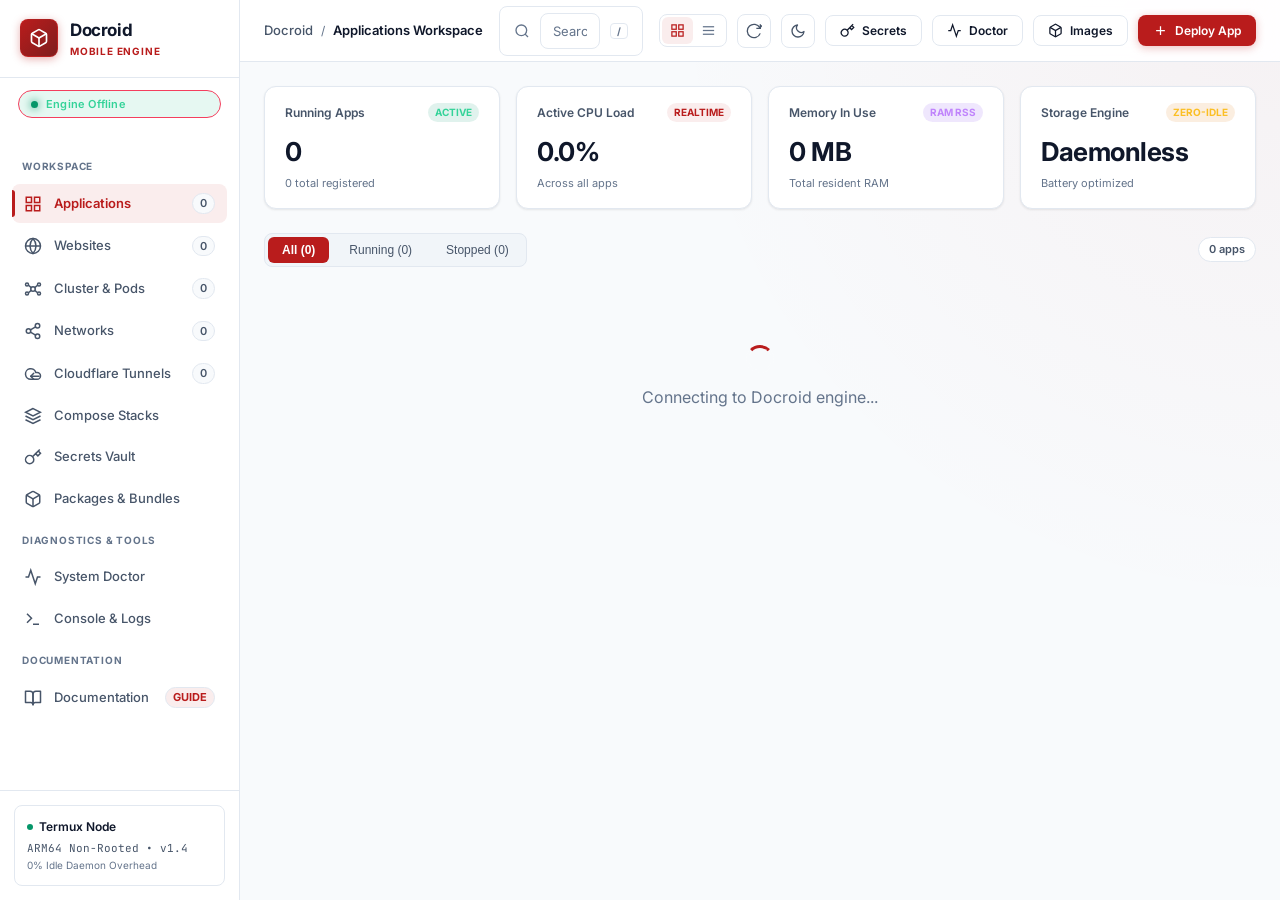
==== commit 50c4290b: "feat(tunnel): add Cloudflare Tunnel direct configuration via CLI and Web UI - Implement pkg/tunnel f" ====
--- a/pkg/web/static/index.html
+++ b/pkg/web/static/index.html
@@ -55,6 +55,11 @@
           <span>Networks</span>
           <span class="nav-badge" id="navNetworksBadge">0</span>
         </a>
+        <a href="#tunnels" class="nav-item" id="navTunnels">
+          <svg width="18" height="18" viewBox="0 0 24 24" fill="none" stroke="currentColor" stroke-width="2" stroke-linecap="round" stroke-linejoin="round"><path d="M17.5 19H9a7 7 0 1 1 6.71-9h1.79a4.5 4.5 0 1 1 0 9Z"/><polyline points="13 11 9 15 13 19"/><line x1="9" y1="15" x2="20" y2="15"/></svg>
+          <span>Cloudflare Tunnels</span>
+          <span class="nav-badge" id="navTunnelsBadge">0</span>
+        </a>
         <a href="#compose" class="nav-item" id="navCompose">
           <svg width="18" height="18" viewBox="0 0 24 24" fill="none" stroke="currentColor" stroke-width="2"><polygon points="12 2 2 7 12 12 22 7 12 2"/><polyline points="2 17 12 22 22 17"/><polyline points="2 12 12 17 22 12"/></svg>
           <span>Compose Stacks</span>
@@ -182,6 +187,11 @@
           <button class="btn btn-primary" id="btnCreateNetworkTop" style="display:none;">
             <svg width="15" height="15" viewBox="0 0 24 24" fill="none" stroke="currentColor" stroke-width="2" stroke-linecap="round" stroke-linejoin="round"><path d="M12 5v14M5 12h14"/></svg>
             <span>Create Network</span>
+          </button>
+
+          <button class="btn btn-primary" id="btnConfigureTunnelTop" style="display:none; background: linear-gradient(135deg, #f38020 0%, #faad3f 100%); border-color: #f38020; color: #fff;">
+            <svg width="15" height="15" viewBox="0 0 24 24" fill="none" stroke="currentColor" stroke-width="2"><path d="M12 5v14M5 12h14"/></svg>
+            <span>+ Configure Tunnel</span>
           </button>
         </div>
       </header>
@@ -585,6 +595,82 @@
           <section class="apps-section">
             <div class="apps-grid" id="networksContainer">
               <!-- Rendered dynamically by app.js -->
+            </div>
+          </section>
+        </div>
+
+        <!-- Cloudflare Tunnels Workspace View -->
+        <div id="sectionTunnels" style="display: none;">
+          <!-- KPI Metric Strip -->
+          <section class="stats-grid">
+            <div class="stat-card">
+              <div class="stat-header">
+                <span class="stat-label">Active Tunnels</span>
+                <span class="stat-badge-pill green" id="statTunnelsActiveBadge">Live</span>
+              </div>
+              <div class="stat-value" id="statTunnelsActive">0</div>
+              <div class="stat-sub" id="statTunnelsTotal">0 configured tunnels</div>
+            </div>
+
+            <div class="stat-card">
+              <div class="stat-header">
+                <span class="stat-label">Quick Tunnels</span>
+                <span class="stat-badge-pill blue">trycloudflare</span>
+              </div>
+              <div class="stat-value" id="statTunnelsQuick">0</div>
+              <div class="stat-sub">Ephemeral public URLs</div>
+            </div>
+
+            <div class="stat-card">
+              <div class="stat-header">
+                <span class="stat-label">Zero Trust Tunnels</span>
+                <span class="stat-badge-pill purple">Token</span>
+              </div>
+              <div class="stat-value" id="statTunnelsToken">0</div>
+              <div class="stat-sub">Authenticated remote routes</div>
+            </div>
+
+            <div class="stat-card">
+              <div class="stat-header">
+                <span class="stat-label">Cloudflared Runtime</span>
+                <span class="stat-badge-pill amber" id="statCloudflaredStatusPill">Detecting</span>
+              </div>
+              <div class="stat-value" id="statCloudflaredVersion" style="font-size: 1.25rem;">Checking...</div>
+              <div class="stat-sub" id="statCloudflaredPath">System binary status</div>
+            </div>
+          </section>
+
+          <!-- Controls Bar -->
+          <section class="controls-bar">
+            <div class="filter-group">
+              <button class="filter-btn active" id="btnTunnelFilterAll" data-tunnel-filter="all">All (<span id="countTunnelAll">0</span>)</button>
+              <button class="filter-btn" id="btnTunnelFilterActive" data-tunnel-filter="active">Active (<span id="countTunnelActive">0</span>)</button>
+              <button class="filter-btn" id="btnTunnelFilterStopped" data-tunnel-filter="stopped">Stopped</button>
+              <button class="filter-btn" id="btnTunnelFilterQuick" data-tunnel-filter="quick">Quick</button>
+              <button class="filter-btn" id="btnTunnelFilterToken" data-tunnel-filter="token">Token</button>
+            </div>
+
+            <div class="controls-right" style="display:flex; gap:10px; align-items:center;">
+              <button class="btn btn-primary btn-sm" id="btnOpenConfigureTunnelModal" style="background: linear-gradient(135deg, #f38020 0%, #faad3f 100%); border-color: #f38020; color: #fff;">
+                <svg width="14" height="14" viewBox="0 0 24 24" fill="none" stroke="currentColor" stroke-width="2"><path d="M12 5v14M5 12h14"/></svg>
+                <span>+ Direct Configure Tunnel</span>
+              </button>
+              <button class="btn btn-secondary btn-sm" id="btnCheckCloudflared">
+                <svg width="14" height="14" viewBox="0 0 24 24" fill="none" stroke="currentColor" stroke-width="2"><path d="M21.5 2v6h-6M21.34 15.57a10 10 0 1 1-.57-8.38l5.67-5.67"/></svg>
+                <span>Check Binary</span>
+              </button>
+              <span class="badge" id="tunnelsCountBadge">0 tunnels</span>
+            </div>
+          </section>
+
+          <!-- Tunnels Grid -->
+          <section class="apps-section">
+            <div class="apps-grid" id="tunnelsContainer">
+              <!-- Rendered dynamically by app.js -->
+            </div>
+            <!-- High density table view -->
+            <div id="tunnelsTableContainer" class="table-container" style="display:none;">
+              <!-- Rendered dynamically -->
             </div>
           </section>
         </div>
@@ -2061,6 +2147,177 @@
     </div>
   </div>
 
+  <!-- Configure Cloudflare Tunnel Modal -->
+  <div class="modal-backdrop" id="tunnelModal">
+    <div class="modal-dialog modal-lg">
+      <div class="modal-header">
+        <div class="modal-title-wrap">
+          <div class="modal-icon-badge" style="background: rgba(243, 128, 32, 0.15); color: #f38020; border-color: rgba(243, 128, 32, 0.3);">
+            <svg width="22" height="22" viewBox="0 0 24 24" fill="none" stroke="currentColor" stroke-width="2" stroke-linecap="round" stroke-linejoin="round">
+              <path d="M17.5 19H9a7 7 0 1 1 6.71-9h1.79a4.5 4.5 0 1 1 0 9Z"/>
+              <polyline points="13 11 9 15 13 19"/>
+              <line x1="9" y1="15" x2="20" y2="15"/>
+            </svg>
+          </div>
+          <div>
+            <h3>Configure Cloudflare Tunnel</h3>
+            <p class="modal-subtitle">Directly connect and expose any application or port through Cloudflare Edge</p>
+          </div>
+        </div>
+        <button class="modal-close" id="closeTunnelModal">&times;</button>
+      </div>
+
+      <form id="tunnelForm">
+        <!-- Target Selection Tabs -->
+        <div class="form-group">
+          <label style="font-weight: 600; display: flex; justify-content: space-between; align-items: center; margin-bottom: 8px;">
+            <span>Target Application or Port <span class="required">*</span></span>
+            <div class="tunnel-source-switcher" style="display:flex; gap:6px;">
+              <button type="button" class="btn btn-xs active" id="btnSourceApp" style="padding: 3px 8px; font-size: 11px;">From Running App</button>
+              <button type="button" class="btn btn-xs" id="btnSourceCustom" style="padding: 3px 8px; font-size: 11px;">Custom Port / Host</button>
+            </div>
+          </label>
+
+          <!-- Source: App Selector -->
+          <div id="tunnelAppSourceGroup">
+            <select id="tunnelTargetSelect" class="form-select" style="width:100%; padding: 10px; border-radius: 6px; background: var(--bg-input); color: var(--text-primary); border: 1px solid var(--border-card);">
+              <option value="">Loading running apps and services...</option>
+            </select>
+            <small class="form-hint" style="display:block; margin-top:4px; color:var(--text-muted); font-size:12px;">Docroid detects active containers, static websites, and the Docroid dashboard automatically.</small>
+          </div>
+
+          <!-- Source: Custom Port / URL Input -->
+          <div id="tunnelCustomSourceGroup" style="display:none;">
+            <div style="display: flex; gap: 10px;">
+              <div style="flex: 1;">
+                <label for="tunnelCustomPort" style="font-size:12px; color:var(--text-secondary); margin-bottom:4px; display:block;">Port Number</label>
+                <input type="number" id="tunnelCustomPort" placeholder="e.g. 8080, 3000, 5000" min="1" max="65535" style="width:100%; padding:10px; border-radius:6px; background:var(--bg-input); color:var(--text-primary); border:1px solid var(--border-card);">
+              </div>
+              <div style="flex: 2;">
+                <label for="tunnelCustomHost" style="font-size:12px; color:var(--text-secondary); margin-bottom:4px; display:block;">Host Interface / IP</label>
+                <input type="text" id="tunnelCustomHost" placeholder="Host (default: 127.0.0.1)" value="127.0.0.1" style="width:100%; padding:10px; border-radius:6px; background:var(--bg-input); color:var(--text-primary); border:1px solid var(--border-card);">
+              </div>
+            </div>
+            <small class="form-hint" style="display:block; margin-top:4px; color:var(--text-muted); font-size:12px;">Connect any application or service running on any port (Docroid, Node, Python, Docker, Termux, etc.).</small>
+          </div>
+        </div>
+
+        <!-- Tunnel Mode Selection (Visual Cards) -->
+        <div class="form-group" style="margin-top: 18px;">
+          <label style="font-weight: 600; margin-bottom: 8px; display:block;">Tunnel Mode <span class="required">*</span></label>
+          <div class="tunnel-mode-cards" style="display:grid; grid-template-columns: repeat(auto-fit, minmax(240px, 1fr)); gap: 12px;">
+            <div class="tunnel-mode-card active" id="cardModeQuick" data-mode="quick" style="cursor:pointer; border: 1.5px solid #f38020; border-radius: 8px; padding: 14px; background: rgba(243,128,32,0.06); transition: all 0.2s ease;">
+              <div class="tunnel-mode-title" style="display:flex; justify-content:space-between; align-items:center; margin-bottom:6px;">
+                <span style="font-weight:700; color:var(--text-primary);">Quick Tunnel</span>
+                <span class="tag" style="background: rgba(16, 185, 129, 0.15); color: #34d399; font-size: 10px; font-weight:700;">FREE • NO ACCOUNT</span>
+              </div>
+              <div class="tunnel-mode-desc" style="font-size: 12px; color: var(--text-secondary); line-height: 1.45;">
+                Generates an instant, ephemeral HTTPS URL (*.trycloudflare.com). Zero setup, no login required. Perfect for testing, dev sharing, and mobile edge tunnels.
+              </div>
+            </div>
+
+            <div class="tunnel-mode-card" id="cardModeToken" data-mode="token" style="cursor:pointer; border: 1px solid var(--border-card); border-radius: 8px; padding: 14px; background: var(--bg-card); transition: all 0.2s ease;">
+              <div class="tunnel-mode-title" style="display:flex; justify-content:space-between; align-items:center; margin-bottom:6px;">
+                <span style="font-weight:700; color:var(--text-primary);">Cloudflare Zero Trust</span>
+                <span class="tag" style="background: rgba(139, 92, 246, 0.15); color: #a78bfa; font-size: 10px; font-weight:700;">NAMED / TOKEN</span>
+              </div>
+              <div class="tunnel-mode-desc" style="font-size: 12px; color: var(--text-secondary); line-height: 1.45;">
+                Connects to your Cloudflare Zero Trust account via Tunnel Token. Route custom domains, apply Access policies, and manage remotely.
+              </div>
+            </div>
+          </div>
+        </div>
+
+        <!-- Token Input Group (shown only when Token mode is active) -->
+        <div class="form-group" id="tunnelTokenGroup" style="display:none; margin-top: 16px;">
+          <label for="tunnelTokenInput" style="font-weight: 600; margin-bottom:4px; display:block;">Cloudflare Tunnel Token <span class="required">*</span></label>
+          <textarea id="tunnelTokenInput" rows="3" placeholder="Paste your tunnel token from Cloudflare Zero Trust dashboard (e.g. eyJh...)" style="width:100%; padding:10px; border-radius:6px; background:var(--bg-input); color:var(--text-primary); border:1px solid var(--border-card); font-family:var(--font-mono); font-size:12px;"></textarea>
+          <small class="form-hint" style="display:block; margin-top:4px; color:var(--text-muted); font-size:12px;">Obtain from Cloudflare Zero Trust &rarr; Networks &rarr; Tunnels &rarr; Create a Tunnel.</small>
+        </div>
+
+        <!-- Tunnel Name -->
+        <div class="form-group" style="margin-top: 16px;">
+          <label for="tunnelNameInput" style="font-weight: 600; margin-bottom:4px; display:block;">Tunnel Name</label>
+          <input type="text" id="tunnelNameInput" placeholder="e.g. quote-service-tunnel, port-8080" style="width:100%; padding:10px; border-radius:6px; background:var(--bg-input); color:var(--text-primary); border:1px solid var(--border-card);">
+          <small class="form-hint" style="display:block; margin-top:4px; color:var(--text-muted); font-size:12px;">Friendly label used to identify this tunnel inside Docroid.</small>
+        </div>
+
+        <!-- Advanced Collapsible Section -->
+        <details class="form-details" style="margin-top: 16px; border: 1px solid var(--border-card); border-radius: 8px; padding: 10px 14px; background: var(--bg-card);">
+          <summary style="font-size: 12.5px; font-weight: 600; color: var(--text-secondary); cursor: pointer; user-select: none;">
+            Advanced Options & Routing Flags
+          </summary>
+          <div style="padding-top: 12px; display: flex; flex-direction: column; gap: 12px;">
+            <div class="form-group" style="margin-bottom:0;">
+              <label for="tunnelHostnameInput" style="font-size: 12px; color:var(--text-secondary); margin-bottom:4px; display:block;">Custom Hostname (Optional)</label>
+              <input type="text" id="tunnelHostnameInput" placeholder="e.g. api.yourdomain.com" style="width:100%; padding:8px 10px; border-radius:6px; background:var(--bg-input); color:var(--text-primary); border:1px solid var(--border-card);">
+            </div>
+            <div style="display: flex; gap: 20px; flex-wrap: wrap;">
+              <label style="display: inline-flex; align-items: center; gap: 8px; font-size: 12px; cursor: pointer; color:var(--text-primary);">
+                <input type="checkbox" id="tunnelAutoStart" checked>
+                <span>Start tunnel immediately after creating</span>
+              </label>
+              <label style="display: inline-flex; align-items: center; gap: 8px; font-size: 12px; cursor: pointer; color:var(--text-primary);">
+                <input type="checkbox" id="tunnelAutoRestart">
+                <span>Auto-restart if cloudflared disconnects</span>
+              </label>
+            </div>
+          </div>
+        </details>
+
+        <div class="modal-actions" style="margin-top: 1.5rem; display: flex; justify-content: flex-end; gap: 10px;">
+          <button type="button" class="btn btn-secondary" id="cancelTunnelModal">Cancel</button>
+          <button type="submit" class="btn btn-primary" id="btnSubmitTunnel" style="background: linear-gradient(135deg, #f38020 0%, #faad3f 100%); border-color: #f38020; color: #fff;">
+            <svg width="15" height="15" viewBox="0 0 24 24" fill="none" stroke="currentColor" stroke-width="2"><path d="M5 12h14M12 5l7 7-7 7"/></svg>
+            <span>Connect Tunnel</span>
+          </button>
+        </div>
+      </form>
+    </div>
+  </div>
+
+  <!-- Tunnel Live Logs Modal -->
+  <div class="modal-backdrop" id="tunnelLogsModal">
+    <div class="modal-dialog modal-lg">
+      <div class="modal-header">
+        <div class="modal-title-wrap">
+          <div class="modal-icon-badge" style="background: rgba(243, 128, 32, 0.15); color: #f38020;">
+            <svg width="20" height="20" viewBox="0 0 24 24" fill="none" stroke="currentColor" stroke-width="2"><polyline points="4 17 10 11 4 5"/><line x1="12" y1="19" x2="20" y2="19"/></svg>
+          </div>
+          <div>
+            <h3 id="tunnelLogsTitle">Tunnel Diagnostic Logs</h3>
+            <p class="modal-subtitle" id="tunnelLogsSubtitle">Live stdout & stderr from cloudflared connector</p>
+          </div>
+        </div>
+        <button class="modal-close" id="closeTunnelLogsModal">&times;</button>
+      </div>
+      <div style="padding: 0 24px 20px 24px;">
+        <div id="tunnelLogsUrlBanner" style="display:none; margin-bottom: 12px; padding: 10px 14px; background: rgba(243,128,32,0.12); border: 1px solid rgba(243,128,32,0.3); border-radius: 8px; align-items: center; justify-content: space-between; flex-wrap: wrap; gap: 10px;">
+          <div style="display:flex; align-items:center; gap:8px;">
+            <span style="font-size:11px; font-weight:700; color:#f38020; text-transform:uppercase;">Public URL:</span>
+            <a href="#" target="_blank" id="tunnelLogsPublicLink" style="font-family:var(--font-mono); font-size:13px; color:#f8fafc; font-weight:600; text-decoration:underline;"></a>
+          </div>
+          <button class="btn btn-secondary btn-xs" id="btnCopyLogsPublicURL">Copy URL</button>
+        </div>
+
+        <div class="terminal-box" style="height: 380px; overflow-y: auto; background: #06070a; border: 1px solid var(--border-card); border-radius: 8px; padding: 14px; font-family: var(--font-mono); font-size: 12px; line-height: 1.5; color: #cbd5e1; white-space: pre-wrap;" id="tunnelLogsContent">
+          Loading logs...
+        </div>
+
+        <div style="display: flex; justify-content: space-between; align-items: center; margin-top: 14px;">
+          <label style="display: inline-flex; align-items: center; gap: 8px; font-size: 12px; color: var(--text-secondary); cursor: pointer;">
+            <input type="checkbox" id="tunnelLogsAutoRefresh" checked>
+            <span>Auto-refresh (every 2s)</span>
+          </label>
+          <div style="display: flex; gap: 8px;">
+            <button class="btn btn-secondary btn-sm" id="btnCopyTunnelLogs">Copy Logs</button>
+            <button class="btn btn-secondary btn-sm" id="btnRefreshTunnelLogs">Refresh Now</button>
+          </div>
+        </div>
+      </div>
+    </div>
+  </div>
+
   <!-- Toast Container -->
   <div class="toast-container" id="toastContainer"></div>
 
--- a/pkg/web/static/app.css
+++ b/pkg/web/static/app.css
@@ -1501,21 +1501,1438 @@
   to { transform: translateY(0); opacity: 1; }
 }
 
-/* ----------------------------------------------------
-   Responsive Breakpoints & Mobile Optimization
----------------------------------------------------- */
+/* ====================================================
+   Static Websites Hosting Styles
+==================================================== */
+.sites-grid {
+  display: grid;
+  grid-template-columns: repeat(auto-fill, minmax(360px, 1fr));
+  gap: 20px;
+}
+
+.site-card {
+  background-color: var(--bg-card);
+  border: 1px solid var(--border-card);
+  border-radius: var(--radius-lg);
+  padding: 20px;
+  display: flex;
+  flex-direction: column;
+  gap: 16px;
+  transition: all 0.2s ease;
+  position: relative;
+  overflow: hidden;
+}
+
+.site-card:hover {
+  background-color: var(--bg-card-hover);
+  border-color: rgba(56, 189, 248, 0.3);
+  transform: translateY(-2px);
+  box-shadow: var(--shadow-md);
+}
+
+.site-card-header {
+  display: flex;
+  align-items: flex-start;
+  justify-content: space-between;
+  gap: 12px;
+}
+
+.site-title-area {
+  display: flex;
+  align-items: center;
+  gap: 12px;
+}
+
+.site-avatar {
+  width: 42px;
+  height: 42px;
+  border-radius: var(--radius-md);
+  background: linear-gradient(135deg, rgba(239, 68, 68, 0.15), rgba(185, 28, 28, 0.25));
+  border: 1px solid rgba(185, 28, 28, 0.3);
+  display: flex;
+  align-items: center;
+  justify-content: center;
+  font-size: 20px;
+  color: var(--zoho-blue);
+}
+
+.site-name-heading {
+  font-size: 16px;
+  font-weight: 600;
+  color: var(--text-primary);
+  margin-bottom: 2px;
+}
+
+.site-id-sub {
+  font-size: 12px;
+  color: var(--text-muted);
+  font-family: var(--font-mono);
+}
+
+.site-url-box {
+  background-color: var(--bg-input);
+  border: 1px solid var(--border-subtle);
+  border-radius: var(--radius-md);
+  padding: 8px 12px;
+  display: flex;
+  align-items: center;
+  justify-content: space-between;
+  gap: 10px;
+}
+
+.site-url-link {
+  color: var(--accent-cyan);
+  text-decoration: none;
+  font-size: 13px;
+  font-family: var(--font-mono);
+  font-weight: 500;
+  overflow: hidden;
+  text-overflow: ellipsis;
+  white-space: nowrap;
+}
+
+.site-url-link:hover {
+  text-decoration: underline;
+  color: #38bdf8;
+}
+
+.site-url-actions {
+  display: flex;
+  align-items: center;
+  gap: 6px;
+  flex-shrink: 0;
+}
+
+.icon-btn-sm {
+  background: transparent;
+  border: none;
+  color: var(--text-muted);
+  padding: 4px;
+  border-radius: var(--radius-sm);
+  cursor: pointer;
+  display: flex;
+  align-items: center;
+  justify-content: center;
+  transition: all 0.15s ease;
+}
+
+.icon-btn-sm:hover {
+  background-color: var(--bg-card);
+  color: var(--text-primary);
+}
+
+.site-specs-row {
+  display: grid;
+  grid-template-columns: repeat(3, 1fr);
+  gap: 8px;
+  background: rgba(0, 0, 0, 0.2);
+  border-radius: var(--radius-md);
+  padding: 10px 12px;
+}
+
+.site-spec-item {
+  display: flex;
+  flex-direction: column;
+}
+
+.site-spec-label {
+  font-size: 11px;
+  color: var(--text-muted);
+  text-transform: uppercase;
+  letter-spacing: 0.04em;
+}
+
+.site-spec-val {
+  font-size: 13px;
+  font-weight: 600;
+  color: var(--text-primary);
+  font-family: var(--font-mono);
+}
+
+.site-feature-tags {
+  display: flex;
+  flex-wrap: wrap;
+  gap: 6px;
+}
+
+.site-tag {
+  font-size: 11px;
+  padding: 2px 8px;
+  border-radius: var(--radius-full);
+  background: var(--bg-input);
+  border: 1px solid var(--border-subtle);
+  color: var(--text-secondary);
+}
+
+.site-tag.active {
+  background: rgba(56, 189, 248, 0.12);
+  color: #38bdf8;
+  border-color: rgba(56, 189, 248, 0.3);
+}
+
+.site-actions-footer {
+  display: flex;
+  align-items: center;
+  justify-content: space-between;
+  margin-top: auto;
+  padding-top: 12px;
+  border-top: 1px solid var(--border-subtle);
+  gap: 8px;
+}
+
+.site-actions-left {
+  display: flex;
+  gap: 6px;
+  align-items: center;
+}
+
+.site-actions-right {
+  display: flex;
+  gap: 6px;
+  align-items: center;
+}
+
+/* Upload Tabs */
+.site-tabs {
+  display: flex;
+  background-color: var(--bg-input);
+  border-radius: var(--radius-md);
+  padding: 4px;
+  gap: 4px;
+  margin-bottom: 16px;
+  border: 1px solid var(--border-subtle);
+}
+
+.site-tab-btn {
+  flex: 1;
+  background: transparent;
+  border: none;
+  padding: 8px 12px;
+  color: var(--text-secondary);
+  font-size: 13px;
+  font-weight: 500;
+  border-radius: var(--radius-sm);
+  cursor: pointer;
+  transition: all 0.2s ease;
+  display: inline-flex;
+  align-items: center;
+  justify-content: center;
+  gap: 6px;
+}
+
+.site-tab-btn.active {
+  background-color: var(--zoho-blue);
+  color: #ffffff;
+  font-weight: 600;
+  box-shadow: var(--shadow-sm);
+}
+
+.site-tab-pane {
+  display: none;
+}
+
+.site-tab-pane.active {
+  display: block;
+}
+
+/* Dropzone */
+.dropzone-box {
+  border: 2px dashed var(--border-subtle);
+  background-color: var(--bg-input);
+  border-radius: var(--radius-lg);
+  padding: 30px 20px;
+  text-align: center;
+  cursor: pointer;
+  transition: all 0.2s ease;
+}
+
+.dropzone-box:hover, .dropzone-box.dragover {
+  border-color: var(--accent-cyan);
+  background-color: rgba(6, 182, 212, 0.05);
+}
+
+.dropzone-icon {
+  font-size: 32px;
+  margin-bottom: 8px;
+}
+
+.dropzone-title {
+  font-size: 14px;
+  color: var(--text-primary);
+  margin-bottom: 4px;
+}
+
+.dropzone-sub {
+  font-size: 12px;
+  color: var(--text-muted);
+}
+
+.file-picked-chip {
+  display: inline-flex;
+  align-items: center;
+  gap: 8px;
+  background: rgba(16, 185, 129, 0.15);
+  border: 1px solid rgba(16, 185, 129, 0.3);
+  color: var(--accent-emerald);
+  padding: 6px 12px;
+  border-radius: var(--radius-full);
+  font-size: 12px;
+  margin-top: 12px;
+}
+
+.chip-remove {
+  cursor: pointer;
+  font-weight: bold;
+  font-size: 14px;
+}
+
+.code-editor-box {
+  width: 100%;
+  background-color: #0b1120;
+  border: 1px solid var(--border-subtle);
+  border-radius: var(--radius-md);
+  padding: 12px;
+  color: #38bdf8;
+  font-family: var(--font-mono);
+  font-size: 13px;
+  line-height: 1.5;
+  resize: vertical;
+}
+
+.code-editor-box:focus {
+  outline: none;
+  border-color: var(--zoho-blue);
+}
+
+.form-hint {
+  display: block;
+  font-size: 11px;
+  color: var(--text-muted);
+  margin-top: 4px;
+}
+
+.options-row {
+  display: flex;
+  flex-direction: column;
+  gap: 10px;
+}
+
+.checkbox-label {
+  display: flex;
+  align-items: center;
+  gap: 8px;
+  font-size: 13px;
+  color: var(--text-primary);
+  cursor: pointer;
+}
+
+.checkbox-label input[type="checkbox"] {
+  width: 16px;
+  height: 16px;
+  accent-color: var(--zoho-blue);
+  cursor: pointer;
+}
+
+/* Modal XL for File Explorer */
+.modal-dialog.modal-xl {
+  max-width: 920px;
+  width: 90vw;
+}
+
+/* Explorer Body */
+.explorer-body {
+  display: grid;
+  grid-template-columns: 280px 1fr;
+  gap: 16px;
+  min-height: 400px;
+  max-height: 520px;
+  background: var(--bg-card);
+  border-radius: var(--radius-md);
+  border: 1px solid var(--border-subtle);
+  overflow: hidden;
+}
+
+.explorer-tree-pane {
+  border-right: 1px solid var(--border-subtle);
+  display: flex;
+  flex-direction: column;
+  height: 100%;
+  background: var(--bg-sidebar);
+}
+
+.explorer-pane-header {
+  padding: 10px 14px;
+  font-size: 11px;
+  font-weight: 600;
+  color: var(--text-muted);
+  border-bottom: 1px solid var(--border-subtle);
+  display: flex;
+  justify-content: space-between;
+  align-items: center;
+}
+
+.explorer-file-list {
+  overflow-y: auto;
+  flex: 1;
+  padding: 6px 0;
+}
+
+.explorer-file-item {
+  display: flex;
+  align-items: center;
+  justify-content: space-between;
+  padding: 8px 14px;
+  font-size: 13px;
+  color: var(--text-secondary);
+  cursor: pointer;
+  transition: all 0.15s ease;
+}
+
+.explorer-file-item:hover {
+  background-color: var(--bg-sidebar-hover);
+  color: var(--text-primary);
+}
+
+.explorer-file-item.active {
+  background-color: var(--bg-sidebar-active);
+  color: var(--zoho-blue);
+  font-weight: 500;
+  border-left: 3px solid var(--zoho-blue);
+}
+
+.explorer-file-name {
+  display: flex;
+  align-items: center;
+  gap: 8px;
+  overflow: hidden;
+  text-overflow: ellipsis;
+  white-space: nowrap;
+}
+
+.explorer-file-size {
+  font-size: 11px;
+  color: var(--text-muted);
+  font-family: var(--font-mono);
+}
+
+.explorer-preview-pane {
+  display: flex;
+  flex-direction: column;
+  height: 100%;
+  background: var(--bg-card-hover);
+}
+
+.explorer-preview-header {
+  padding: 10px 16px;
+  border-bottom: 1px solid var(--border-subtle);
+  display: flex;
+  align-items: center;
+  justify-content: space-between;
+  font-size: 13px;
+  font-weight: 500;
+  color: var(--text-primary);
+}
+
+.explorer-preview-content {
+  flex: 1;
+  overflow: auto;
+  padding: 16px;
+  font-family: var(--font-mono);
+  font-size: 12px;
+  color: #cbd5e1;
+  line-height: 1.6;
+  white-space: pre-wrap;
+}
+
+.empty-preview-msg {
+  display: flex;
+  align-items: center;
+  justify-content: center;
+  height: 100%;
+  color: var(--text-muted);
+  font-family: var(--font-sans);
+  font-size: 13px;
+}
+
+/* ==========================================================================
+   Cluster & Pods Distributed Mesh Styles
+   ========================================================================== */
+
+.cluster-banner {
+  background: linear-gradient(135deg, rgba(185, 28, 28, 0.1) 0%, rgba(127, 29, 29, 0.08) 100%), var(--bg-card);
+  border: 1px solid rgba(185, 28, 28, 0.25);
+  border-radius: var(--radius-lg);
+  padding: 1.25rem 1.5rem;
+  margin-bottom: 1.5rem;
+  display: flex;
+  align-items: center;
+  justify-content: space-between;
+  flex-wrap: wrap;
+  gap: 1rem;
+  box-shadow: 0 4px 20px -2px rgba(0, 0, 0, 0.25);
+}
+
+.cluster-banner-left {
+  display: flex;
+  align-items: center;
+  gap: 1rem;
+}
+
+.cluster-badge-icon {
+  width: 48px;
+  height: 48px;
+  border-radius: var(--radius-md);
+  background: linear-gradient(135deg, #b91c1c, #7f1d1d);
+  display: flex;
+  align-items: center;
+  justify-content: center;
+  color: #fff;
+  flex-shrink: 0;
+  box-shadow: 0 4px 12px rgba(185, 28, 28, 0.35);
+}
+
+.cluster-title-wrap {
+  display: flex;
+  align-items: center;
+  gap: 0.75rem;
+}
+
+.cluster-title-wrap h2 {
+  margin: 0;
+  font-size: 1.25rem;
+  font-weight: 700;
+  color: var(--text-primary);
+  letter-spacing: -0.01em;
+}
+
+.cluster-role-pill {
+  font-size: 0.7rem;
+  font-weight: 600;
+  text-transform: uppercase;
+  letter-spacing: 0.05em;
+  padding: 2px 8px;
+  border-radius: var(--radius-full);
+}
+
+.cluster-role-pill.control-plane {
+  background: rgba(139, 92, 246, 0.2);
+  color: #c084fc;
+  border: 1px solid rgba(139, 92, 246, 0.4);
+}
+
+.cluster-role-pill.worker {
+  background: rgba(16, 185, 129, 0.2);
+  color: #34d399;
+  border: 1px solid rgba(16, 185, 129, 0.4);
+}
+
+.cluster-role-pill.offline {
+  background: rgba(244, 63, 94, 0.2);
+  color: #fb7185;
+  border: 1px solid rgba(244, 63, 94, 0.4);
+}
+
+.cluster-subtitle {
+  font-size: 0.8rem;
+  color: var(--text-secondary);
+  margin-top: 3px;
+}
+
+.cluster-subtitle code {
+  font-family: var(--font-mono);
+  background: rgba(0, 0, 0, 0.25);
+  padding: 1px 6px;
+  border-radius: var(--radius-sm);
+  color: var(--code-highlight);
+}
+
+.cluster-banner-right {
+  display: flex;
+  align-items: center;
+  gap: 0.75rem;
+  flex-wrap: wrap;
+}
+
+.cluster-join-box {
+  display: flex;
+  align-items: center;
+  gap: 0.5rem;
+  background: rgba(0, 0, 0, 0.35);
+  border: 1px solid var(--border-subtle);
+  border-radius: var(--radius-md);
+  padding: 6px 10px;
+}
+
+.cluster-join-box .join-label {
+  font-size: 0.75rem;
+  font-weight: 600;
+  color: var(--text-muted);
+}
+
+.cluster-join-box .join-cmd {
+  font-family: var(--font-mono);
+  font-size: 0.75rem;
+  color: #67e8f9;
+  max-width: 320px;
+  overflow: hidden;
+  text-overflow: ellipsis;
+  white-space: nowrap;
+}
+
+/* Cluster Section Containers */
+.cluster-section {
+  background: var(--bg-card);
+  border: 1px solid var(--border-card);
+  border-radius: var(--radius-lg);
+  padding: 1.25rem;
+}
+
+.cluster-section-header {
+  display: flex;
+  align-items: center;
+  justify-content: space-between;
+  margin-bottom: 1rem;
+  flex-wrap: wrap;
+  gap: 0.75rem;
+}
+
+/* Device Nodes Grid */
+.nodes-grid {
+  display: grid;
+  grid-template-columns: repeat(auto-fill, minmax(280px, 1fr));
+  gap: 1rem;
+}
+
+.device-node-card {
+  background: var(--bg-workspace);
+  border: 1px solid var(--border-subtle);
+  border-radius: var(--radius-md);
+  padding: 1rem;
+  display: flex;
+  flex-direction: column;
+  gap: 0.75rem;
+  transition: transform 0.15s ease, border-color 0.15s ease, box-shadow 0.15s ease;
+}
+
+.device-node-card:hover {
+  transform: translateY(-2px);
+  border-color: rgba(185, 28, 28, 0.4);
+  box-shadow: 0 6px 16px -2px rgba(0, 0, 0, 0.3);
+}
+
+.device-node-header {
+  display: flex;
+  align-items: flex-start;
+  justify-content: space-between;
+  gap: 0.5rem;
+}
+
+.device-node-identity {
+  display: flex;
+  align-items: center;
+  gap: 0.6rem;
+}
+
+.device-type-icon {
+  width: 36px;
+  height: 36px;
+  border-radius: var(--radius-sm);
+  background: rgba(255, 255, 255, 0.05);
+  display: flex;
+  align-items: center;
+  justify-content: center;
+  font-size: 1.2rem;
+  flex-shrink: 0;
+}
+
+.device-node-name {
+  font-size: 0.95rem;
+  font-weight: 600;
+  color: var(--text-primary);
+  line-height: 1.2;
+}
+
+.device-node-addr {
+  font-size: 0.75rem;
+  font-family: var(--font-mono);
+  color: var(--text-muted);
+}
+
+.device-node-chips {
+  display: flex;
+  flex-wrap: wrap;
+  gap: 0.35rem;
+}
+
+.device-chip {
+  font-size: 0.7rem;
+  padding: 2px 7px;
+  background: rgba(255, 255, 255, 0.05);
+  border: 1px solid rgba(255, 255, 255, 0.08);
+  border-radius: var(--radius-sm);
+  color: var(--text-secondary);
+}
+
+.device-node-stats {
+  display: grid;
+  grid-template-columns: repeat(3, 1fr);
+  gap: 0.5rem;
+  background: rgba(0, 0, 0, 0.2);
+  padding: 8px;
+  border-radius: var(--radius-sm);
+  text-align: center;
+}
+
+.device-stat-val {
+  font-size: 0.85rem;
+  font-weight: 700;
+  color: var(--text-primary);
+}
+
+.device-stat-lbl {
+  font-size: 0.65rem;
+  color: var(--text-muted);
+  text-transform: uppercase;
+  margin-top: 2px;
+}
+
+.device-node-footer {
+  display: flex;
+  align-items: center;
+  justify-content: space-between;
+  padding-top: 0.5rem;
+  border-top: 1px solid rgba(255, 255, 255, 0.05);
+  font-size: 0.75rem;
+  color: var(--text-muted);
+}
+
+/* Deployments Grid & Scaling */
+.deployments-grid {
+  display: flex;
+  flex-direction: column;
+  gap: 1rem;
+}
+
+.deployment-card {
+  background: var(--bg-workspace);
+  border: 1px solid var(--border-subtle);
+  border-radius: var(--radius-md);
+  padding: 1.25rem;
+  display: flex;
+  flex-direction: column;
+  gap: 1rem;
+  transition: border-color 0.15s ease;
+}
+
+.deployment-card:hover {
+  border-color: rgba(185, 28, 28, 0.35);
+}
+
+.deployment-card-top {
+  display: flex;
+  align-items: flex-start;
+  justify-content: space-between;
+  flex-wrap: wrap;
+  gap: 0.75rem;
+}
+
+.deployment-meta h4 {
+  margin: 0;
+  font-size: 1.05rem;
+  font-weight: 700;
+  color: var(--text-primary);
+  display: flex;
+  align-items: center;
+  gap: 0.5rem;
+}
+
+.deployment-cmd {
+  font-family: var(--font-mono);
+  font-size: 0.8rem;
+  color: var(--code-highlight);
+  margin-top: 4px;
+}
+
+.deployment-service-badge {
+  font-size: 0.75rem;
+  background: rgba(16, 185, 129, 0.15);
+  border: 1px solid rgba(16, 185, 129, 0.3);
+  color: #34d399;
+  padding: 3px 8px;
+  border-radius: var(--radius-sm);
+  display: inline-flex;
+  align-items: center;
+  gap: 4px;
+}
+
+.deployment-service-badge a {
+  color: #34d399;
+  text-decoration: none;
+  font-weight: 600;
+}
+
+/* Real-Time Horizontal Scaling Bar */
+.scaling-control-panel {
+  background: var(--bg-card);
+  border: 1px solid var(--border-subtle);
+  border-radius: var(--radius-md);
+  padding: 0.85rem 1rem;
+  display: flex;
+  align-items: center;
+  justify-content: space-between;
+  flex-wrap: wrap;
+  gap: 1rem;
+}
+
+.scaling-info {
+  display: flex;
+  align-items: center;
+  gap: 0.75rem;
+}
+
+.scaling-replica-badge {
+  font-size: 0.85rem;
+  font-weight: 700;
+  padding: 4px 10px;
+  border-radius: var(--radius-full);
+  background: var(--zoho-blue-light);
+  color: #f87171;
+  border: 1px solid rgba(239, 68, 68, 0.3);
+}
+
+[data-theme="light"] .scaling-replica-badge {
+  color: #b91c1c;
+  border: 1px solid rgba(185, 28, 28, 0.25);
+}
+
+.scaling-interactive-controls {
+  display: flex;
+  align-items: center;
+  gap: 0.75rem;
+  flex: 1;
+  max-width: 480px;
+}
+
+.scaling-stepper {
+  display: flex;
+  align-items: center;
+  background: var(--bg-card);
+  border: 1px solid var(--border-subtle);
+  border-radius: var(--radius-sm);
+  overflow: hidden;
+}
+
+.scaling-stepper button {
+  background: none;
+  border: none;
+  color: var(--text-primary);
+  width: 28px;
+  height: 28px;
+  cursor: pointer;
+  display: flex;
+  align-items: center;
+  justify-content: center;
+  font-size: 1rem;
+  font-weight: 700;
+  transition: background 0.15s ease;
+}
+
+.scaling-stepper button:hover {
+  background: var(--bg-sidebar-hover);
+}
+
+.scaling-stepper input {
+  width: 42px;
+  height: 28px;
+  border: none;
+  background: transparent;
+  text-align: center;
+  color: var(--text-primary);
+  font-weight: 600;
+  font-size: 0.85rem;
+  -moz-appearance: textfield;
+}
+
+.scaling-stepper input::-webkit-outer-spin-button,
+.scaling-stepper input::-webkit-inner-spin-button {
+  -webkit-appearance: none;
+  margin: 0;
+}
+
+.scaling-slider {
+  flex: 1;
+  cursor: pointer;
+  accent-color: var(--zoho-blue);
+}
+
+.deployment-distribution {
+  display: flex;
+  align-items: center;
+  gap: 0.5rem;
+  flex-wrap: wrap;
+  font-size: 0.75rem;
+}
+
+.distribution-chip {
+  padding: 2px 8px;
+  border-radius: var(--radius-sm);
+  background: rgba(139, 92, 246, 0.15);
+  border: 1px solid rgba(139, 92, 246, 0.3);
+  color: #c084fc;
+  display: inline-flex;
+  align-items: center;
+  gap: 4px;
+}
+
+/* Pod Table Styles */
+.pods-table-container {
+  overflow-x: auto;
+}
+
+.pod-status-pill {
+  display: inline-flex;
+  align-items: center;
+  gap: 5px;
+  font-size: 0.75rem;
+  font-weight: 600;
+  padding: 2px 8px;
+  border-radius: var(--radius-full);
+}
+
+.pod-status-pill.running {
+  background: rgba(16, 185, 129, 0.15);
+  color: #34d399;
+  border: 1px solid rgba(16, 185, 129, 0.3);
+}
+
+.pod-status-pill.pending {
+  background: rgba(245, 158, 11, 0.15);
+  color: #fbbf24;
+  border: 1px solid rgba(245, 158, 11, 0.3);
+}
+
+.pod-status-pill.failed {
+  background: rgba(244, 63, 94, 0.15);
+  color: #fb7185;
+  border: 1px solid rgba(244, 63, 94, 0.3);
+}
+
+.pod-status-pill.terminated {
+  background: rgba(100, 116, 139, 0.15);
+  color: #94a3b8;
+  border: 1px solid rgba(100, 116, 139, 0.3);
+}
+
+/* ====================================================
+   Documentation Center Styles
+==================================================== */
+.docs-header-banner {
+  background: linear-gradient(135deg, rgba(185, 28, 28, 0.1) 0%, rgba(127, 29, 29, 0.05) 100%), var(--bg-card);
+  border: 1px solid rgba(185, 28, 28, 0.25);
+  border-radius: var(--radius-lg);
+  padding: 24px;
+  margin-bottom: 24px;
+  box-shadow: var(--shadow-sm);
+}
+
+.docs-badge {
+  display: inline-flex;
+  align-items: center;
+  gap: 6px;
+  padding: 4px 10px;
+  border-radius: var(--radius-full);
+  font-size: 11px;
+  font-weight: 700;
+  letter-spacing: 0.5px;
+  background: var(--zoho-blue-light);
+  color: var(--zoho-blue);
+  border: 1px solid rgba(185, 28, 28, 0.3);
+  margin-bottom: 12px;
+}
+
+.docs-main-title {
+  font-size: 24px;
+  font-weight: 700;
+  color: var(--text-primary);
+  margin-bottom: 6px;
+  letter-spacing: -0.4px;
+}
+
+.docs-main-desc {
+  font-size: 14px;
+  color: var(--text-secondary);
+  max-width: 720px;
+  line-height: 1.5;
+  margin-bottom: 18px;
+}
+
+.docs-search-wrap {
+  display: flex;
+  align-items: center;
+  gap: 10px;
+  background: var(--bg-input);
+  border: 1px solid var(--border-subtle);
+  border-radius: var(--radius-md);
+  padding: 9px 14px;
+  max-width: 520px;
+  transition: border-color 0.2s, box-shadow 0.2s;
+}
+
+.docs-search-wrap:focus-within {
+  border-color: var(--zoho-blue);
+  box-shadow: 0 0 0 2px rgba(185, 28, 28, 0.25);
+}
+
+.docs-search-wrap svg {
+  color: var(--text-muted);
+  flex-shrink: 0;
+}
+
+.docs-search-wrap input {
+  background: transparent;
+  border: none;
+  outline: none;
+  color: var(--text-primary);
+  font-size: 13.5px;
+  width: 100%;
+}
+
+.docs-search-wrap input::placeholder {
+  color: var(--text-muted);
+}
+
+/* Documentation Layout: Sidebar TOC + Main Content */
+.docs-layout {
+  display: grid;
+  grid-template-columns: 260px 1fr;
+  gap: 24px;
+  align-items: flex-start;
+}
+
+.docs-toc-card {
+  background: var(--bg-card);
+  border: 1px solid var(--border-subtle);
+  border-radius: var(--radius-lg);
+  padding: 18px;
+  position: sticky;
+  top: 12px;
+  max-height: calc(100vh - 100px);
+  max-height: calc(100dvh - 100px);
+  overflow-y: auto;
+  display: flex;
+  flex-direction: column;
+  gap: 16px;
+}
+
+.docs-toc-title {
+  font-size: 11px;
+  font-weight: 700;
+  color: var(--text-muted);
+  letter-spacing: 0.6px;
+  text-transform: uppercase;
+}
+
+.docs-toc-nav {
+  display: flex;
+  flex-direction: column;
+  gap: 3px;
+}
+
+.docs-toc-link {
+  display: flex;
+  align-items: center;
+  gap: 10px;
+  padding: 8px 12px;
+  border-radius: var(--radius-md);
+  text-decoration: none;
+  font-size: 13px;
+  font-weight: 500;
+  color: var(--text-secondary);
+  transition: all 0.15s ease;
+  cursor: pointer;
+}
+
+.docs-toc-link:hover {
+  background: var(--bg-sidebar-hover);
+  color: var(--text-primary);
+}
+
+.docs-toc-link.active {
+  background: var(--bg-sidebar-active);
+  color: var(--zoho-blue);
+  font-weight: 600;
+  border-left: 3px solid var(--zoho-blue);
+}
+
+.docs-toc-link .toc-icon {
+  display: inline-flex;
+  align-items: center;
+  justify-content: center;
+  width: 18px;
+  height: 18px;
+  flex-shrink: 0;
+  color: var(--accent-primary);
+}
+
+.docs-toc-link .toc-icon svg {
+  width: 15px;
+  height: 15px;
+}
+
+.docs-quick-links {
+  border-top: 1px solid var(--border-subtle);
+  padding-top: 14px;
+  display: flex;
+  flex-direction: column;
+  gap: 8px;
+}
+
+.docs-quick-title {
+  font-size: 10px;
+  font-weight: 700;
+  color: var(--text-muted);
+  letter-spacing: 0.5px;
+}
+
+.quick-link-pill {
+  display: flex;
+  align-items: center;
+  justify-content: space-between;
+  padding: 6px 10px;
+  border-radius: var(--radius-sm);
+  background: var(--bg-input);
+  font-size: 11px;
+  color: var(--text-secondary);
+  cursor: pointer;
+  transition: background 0.15s ease, color 0.15s ease;
+  border: 1px solid transparent;
+}
+
+.quick-link-pill:hover {
+  background: var(--bg-sidebar-hover);
+  color: var(--text-primary);
+  border-color: var(--border-subtle);
+}
+
+.quick-link-pill code {
+  font-family: var(--font-mono);
+  color: var(--code-highlight);
+  font-size: 10px;
+}
+
+/* Documentation Content Body */
+.docs-article-body {
+  display: flex;
+  flex-direction: column;
+  gap: 24px;
+  min-width: 0;
+}
+
+.docs-section-card {
+  background: var(--bg-card);
+  border: 1px solid var(--border-subtle);
+  border-radius: var(--radius-lg);
+  padding: 24px;
+  scroll-margin-top: 18px;
+  transition: border-color 0.2s ease, box-shadow 0.2s ease;
+}
+
+.docs-section-card:hover {
+  border-color: rgba(185, 28, 28, 0.35);
+  box-shadow: var(--shadow-sm);
+}
+
+.docs-section-header {
+  display: flex;
+  flex-direction: column;
+  gap: 4px;
+  margin-bottom: 14px;
+  padding-bottom: 12px;
+  border-bottom: 1px solid var(--border-subtle);
+}
+
+.docs-section-badge {
+  font-size: 10px;
+  font-weight: 700;
+  color: var(--zoho-blue);
+  letter-spacing: 0.8px;
+  text-transform: uppercase;
+}
+
+.docs-section-header h3 {
+  font-size: 18px;
+  font-weight: 700;
+  color: var(--text-primary);
+  letter-spacing: -0.3px;
+  display: flex;
+  align-items: center;
+  gap: 10px;
+}
+
+.docs-section-header h3 svg {
+  color: var(--accent-primary);
+  flex-shrink: 0;
+}
+
+.docs-section-card p {
+  font-size: 14px;
+  color: var(--text-secondary);
+  line-height: 1.6;
+  margin-bottom: 14px;
+}
+
+.docs-section-card h4 {
+  font-size: 15px;
+  font-weight: 600;
+  color: var(--text-primary);
+  margin-top: 18px;
+  margin-bottom: 8px;
+}
+
+.docs-section-card ul {
+  margin-left: 20px;
+  margin-bottom: 14px;
+  font-size: 13.5px;
+  color: var(--text-secondary);
+  line-height: 1.6;
+}
+
+.docs-section-card li {
+  margin-bottom: 6px;
+}
+
+/* Callout Boxes */
+.docs-callout {
+  display: flex;
+  align-items: flex-start;
+  gap: 12px;
+  padding: 12px 16px;
+  border-radius: var(--radius-md);
+  margin: 14px 0;
+  font-size: 13px;
+  line-height: 1.5;
+}
+
+.docs-callout .callout-icon {
+  flex-shrink: 0;
+  margin-top: 2px;
+}
+
+.docs-callout.note {
+  background: var(--zoho-blue-light);
+  border-left: 4px solid var(--zoho-blue);
+  color: var(--text-primary);
+}
+
+.docs-callout.note .callout-icon {
+  color: var(--zoho-blue);
+}
+
+.docs-callout.tip {
+  background: var(--accent-emerald-bg);
+  border-left: 4px solid var(--accent-emerald);
+  color: var(--text-primary);
+}
+
+.docs-callout.tip .callout-icon {
+  color: var(--accent-emerald);
+}
+
+/* Two-column Engine Cards */
+.docs-grid-two {
+  display: grid;
+  grid-template-columns: 1fr 1fr;
+  gap: 16px;
+  margin: 16px 0;
+}
+
+.docs-engine-card {
+  background: var(--bg-input);
+  border: 1px solid var(--border-subtle);
+  border-radius: var(--radius-md);
+  padding: 16px;
+}
+
+.docs-engine-card h4 {
+  margin-top: 0;
+  margin-bottom: 8px;
+}
+
+.engine-badge {
+  display: inline-block;
+  font-size: 10px;
+  font-weight: 700;
+  padding: 2px 8px;
+  border-radius: 4px;
+  margin-bottom: 10px;
+  letter-spacing: 0.5px;
+}
+
+.engine-badge.native {
+  background: rgba(6, 182, 212, 0.15);
+  color: #06b6d4;
+}
+
+.engine-badge.rootfs {
+  background: rgba(168, 85, 247, 0.15);
+  color: #8b5cf6;
+}
+
+/* Code Snippet Box with Copy Button */
+.docs-code-box {
+  background: var(--bg-terminal);
+  border: 1px solid var(--bg-terminal-border);
+  border-radius: var(--radius-md);
+  margin: 12px 0;
+  overflow: hidden;
+}
+
+.docs-code-header {
+  display: flex;
+  align-items: center;
+  justify-content: space-between;
+  padding: 6px 12px;
+  background: rgba(255, 255, 255, 0.04);
+  border-bottom: 1px solid rgba(255, 255, 255, 0.06);
+  font-size: 10px;
+  font-weight: 700;
+  color: var(--text-muted);
+  letter-spacing: 0.5px;
+}
+
+.code-copy-btn {
+  background: rgba(255, 255, 255, 0.08);
+  border: 1px solid rgba(255, 255, 255, 0.1);
+  color: var(--text-secondary);
+  border-radius: 4px;
+  padding: 3px 8px;
+  font-size: 11px;
+  font-weight: 600;
+  cursor: pointer;
+  transition: all 0.15s ease;
+  display: inline-flex;
+  align-items: center;
+  gap: 4px;
+}
+
+.code-copy-btn:hover {
+  background: var(--zoho-blue);
+  color: #ffffff;
+  border-color: var(--zoho-blue);
+}
+
+.code-copy-btn.copied {
+  background: var(--accent-emerald) !important;
+  color: #ffffff !important;
+  border-color: var(--accent-emerald) !important;
+}
+
+.docs-code-box pre {
+  padding: 12px 16px;
+  margin: 0;
+  overflow-x: auto;
+  font-family: var(--font-mono);
+  font-size: 12px;
+  line-height: 1.5;
+  color: var(--code-highlight);
+}
+
+.docs-code-box code {
+  font-family: inherit;
+}
+
+/* Docs Table */
+.docs-table-wrap {
+  overflow-x: auto;
+  margin: 14px 0;
+  border: 1px solid var(--border-subtle);
+  border-radius: var(--radius-md);
+}
+
+.docs-table {
+  width: 100%;
+  border-collapse: collapse;
+  font-size: 12.5px;
+  text-align: left;
+}
+
+.docs-table th {
+  background: var(--bg-table-header);
+  padding: 10px 14px;
+  font-weight: 700;
+  color: var(--text-secondary);
+  border-bottom: 1px solid var(--border-subtle);
+  white-space: nowrap;
+}
+
+.docs-table td {
+  padding: 10px 14px;
+  border-bottom: 1px solid var(--border-subtle);
+  color: var(--text-primary);
+  vertical-align: top;
+}
+
+.docs-table tr:last-child td {
+  border-bottom: none;
+}
+
+.docs-table code {
+  font-family: var(--font-mono);
+  color: var(--code-highlight);
+  font-size: 11.5px;
+  background: var(--bg-code-box);
+  padding: 2px 5px;
+  border-radius: 4px;
+}
+
+/* FAQ Items */
+.faq-item {
+  margin-bottom: 12px;
+  padding: 12px 16px;
+  border-radius: var(--radius-md);
+  background: var(--bg-input);
+  border: 1px solid var(--border-subtle);
+}
+
+.faq-item strong {
+  color: var(--text-primary);
+  font-size: 13.5px;
+  display: block;
+  margin-bottom: 6px;
+}
+
+.faq-item p {
+  margin: 0;
+  font-size: 13px;
+  color: var(--text-secondary);
+  line-height: 1.5;
+}
+
+/* ====================================================
+   Docroid Responsive Breakpoints & Mobile Optimization
+   ==================================================== */
+
 @media (max-width: 1024px) {
-  .stats-grid {
-    grid-template-columns: repeat(2, 1fr);
+  .stats-grid,
+  #sectionSites .stats-grid {
+    grid-template-columns: repeat(2, minmax(0, 1fr)) !important;
   }
 }
 
 @media (max-width: 768px) {
-  /* Layout & Mobile Sidebar */
+  /* Box-sizing and layout containment */
+  *, *::before, *::after {
+    box-sizing: border-box;
+  }
+
   .zoho-app-layout {
     flex-direction: column;
-  }
-
+    overflow-x: hidden;
+    width: 100vw;
+    max-width: 100vw;
+  }
+
+  /* Left Navigation Rail (Mobile Drawer) */
   .zoho-sidebar {
     position: fixed;
     top: 0;
@@ -1528,6 +2945,7 @@
     z-index: 100;
     transform: translateX(-100%);
     box-shadow: var(--shadow-lg);
+    transition: transform 0.25s cubic-bezier(0.16, 1, 0.3, 1);
   }
 
   .zoho-sidebar.mobile-open {
@@ -1573,32 +2991,45 @@
     border-radius: var(--radius-md);
   }
 
-  /* Topbar Mobile Density */
+  /* Topbar Mobile Density & Alignment */
   .zoho-topbar {
     height: 56px;
     min-height: 56px;
     padding: 0 12px;
     gap: 8px;
+    width: 100%;
+    box-sizing: border-box;
   }
 
   .topbar-left {
     gap: 8px;
     min-width: 0;
-    flex: 1;
+    flex: 1 1 auto;
+    overflow: hidden;
   }
 
   .breadcrumbs {
-    gap: 6px;
+    gap: 4px;
     font-size: 13px;
-    white-space: nowrap;
+    min-width: 0;
+    flex: 1 1 auto;
     overflow: hidden;
-    text-overflow: ellipsis;
+    display: flex;
+    align-items: center;
+  }
+
+  .breadcrumb-item:first-child,
+  .breadcrumb-separator {
+    display: none;
   }
 
   .breadcrumb-item.active {
     overflow: hidden;
     text-overflow: ellipsis;
     white-space: nowrap;
+    min-width: 0;
+    font-size: 14px;
+    font-weight: 600;
   }
 
   .topbar-center {
@@ -1608,27 +3039,40 @@
   .topbar-right {
     gap: 6px;
     flex-shrink: 0;
-  }
-
-  /* Secondary modal and top-bar deploy buttons are accessible from within views / sidebar on mobile */
+    display: flex;
+    align-items: center;
+  }
+
+  .view-switcher {
+    display: none;
+  }
+
+  /* Secondary modal buttons accessible via sidebar / more nav on mobile */
   #btnSecretsModal,
   #btnDoctorModal,
   #btnImportModal,
+  #btnClusterSetupTop {
+    display: none !important;
+  }
+
+  /* Topbar Deploy Buttons: Compact Touch-Friendly Icon Buttons */
+  #btnDeployModal span,
+  #btnDeploySiteTop span,
+  #btnDeployPodTop span,
+  #btnCreateNetworkTop span {
+    display: none !important;
+  }
+
+  #btnDeployModal,
   #btnDeploySiteTop,
-  #btnDeployPodTop {
-    display: none !important;
-  }
-
-  #btnDeployModal span {
-    display: none;
-  }
-
-  .view-switcher {
-    padding: 1px;
-  }
-
-  .view-btn {
-    padding: 4px 6px;
+  #btnDeployPodTop,
+  #btnCreateNetworkTop {
+    padding: 7px 11px;
+    min-width: 36px;
+    height: 36px;
+    justify-content: center;
+    display: inline-flex;
+    align-items: center;
   }
 
   /* Mobile Bottom Navigation Bar */
@@ -1646,7 +3090,7 @@
     z-index: 50;
     align-items: stretch;
     justify-content: space-around;
-    padding-bottom: env(safe-area-inset-bottom);
+    padding-bottom: env(safe-area-inset-bottom, 0);
     box-shadow: 0 -4px 16px rgba(0, 0, 0, 0.15);
   }
 
@@ -1665,6 +3109,7 @@
     font-weight: 600;
     padding: 6px 0;
     transition: color 0.15s ease;
+    min-height: 48px;
   }
 
   .bottom-nav-item svg {
@@ -1678,1977 +3123,123 @@
   }
 
   /* Workspace Scroll Container */
+  .zoho-main {
+    height: 100vh;
+    height: 100dvh;
+    max-width: 100vw;
+    overflow: hidden;
+  }
+
   .zoho-content-scroll {
-    padding: 14px 12px calc(68px + env(safe-area-inset-bottom)) 12px;
+    padding: 14px 12px calc(80px + env(safe-area-inset-bottom, 16px)) 12px !important;
     -webkit-overflow-scrolling: touch;
-  }
-
-  /* Mobile Search Bar */
+    max-width: 100vw;
+    min-width: 0;
+    overflow-x: hidden;
+  }
+
+  /* Mobile Dedicated Search Bar */
   .mobile-search-bar {
     display: block;
     margin-bottom: 14px;
+    width: 100%;
   }
 
   .mobile-search-bar .search-box {
     background: var(--bg-card);
     border: 1px solid var(--border-subtle);
     padding: 8px 12px;
-  }
-
-  /* Compact 2x2 KPI Grid */
-  .stats-grid {
-    grid-template-columns: repeat(2, 1fr);
-    gap: 10px;
-    margin-bottom: 16px;
+    width: 100%;
+    border-radius: var(--radius-md);
+  }
+
+  /* KPI Grid (2x2 on Mobile) */
+  .stats-grid,
+  #sectionSites .stats-grid {
+    display: grid !important;
+    grid-template-columns: repeat(2, minmax(0, 1fr)) !important;
+    gap: 8px !important;
+    margin-bottom: 14px !important;
+    width: 100% !important;
+    min-width: 0 !important;
   }
 
   .stat-card {
-    padding: 12px;
-  }
-
-  .stat-value {
-    font-size: 20px;
-    margin-bottom: 2px;
-  }
-
-  .stat-sub {
-    font-size: 10px;
-  }
-
-  /* Filter Controls */
-  .controls-bar {
-    flex-wrap: wrap;
-    gap: 8px;
-    margin-bottom: 14px;
-  }
-
-  .filter-group {
-    max-width: 100%;
-    overflow-x: auto;
-    -webkit-overflow-scrolling: touch;
-  }
-
-  .filter-btn {
+    padding: 10px 12px !important;
+    min-width: 0 !important;
+  }
+
+  .stat-header {
+    display: flex;
+    align-items: center;
+    justify-content: space-between;
+    gap: 4px;
+    margin-bottom: 6px;
+  }
+
+  .stat-label {
+    font-size: 11px;
     white-space: nowrap;
-    padding: 5px 10px;
-    font-size: 11px;
-  }
-
-  /* Grids collapse cleanly into 1-column cards */
-  .apps-grid,
-  .sites-grid,
-  .deployments-grid,
-  .device-nodes-grid {
-    grid-template-columns: 1fr;
-    gap: 12px;
-  }
-
-  .app-card,
-  .site-card {
-    padding: 14px;
-  }
-
-  .card-top {
-    flex-wrap: wrap;
-    gap: 8px;
-  }
-
-  .card-badges {
-    justify-content: flex-start;
-    width: 100%;
-  }
-
-  .card-actions {
-    gap: 6px;
-  }
-
-  .card-actions .btn {
-    flex: 1 1 auto;
-    min-width: 60px;
-    font-size: 11px;
-    padding: 7px 8px;
-    justify-content: center;
-  }
-
-  /* Drawers */
-  .zoho-drawer {
-    width: 100vw;
-    max-width: 100vw;
-    height: 100vh;
-    height: 100dvh;
-    border-left: none;
-  }
-
-  .drawer-header {
-    padding: 14px 16px;
-  }
-
-  .drawer-tabs {
-    overflow-x: auto;
-    white-space: nowrap;
-    -webkit-overflow-scrolling: touch;
-  }
-
-  .drawer-tab {
-    padding: 10px 14px;
-  }
-
-  .drawer-tab-panel {
-    padding: 16px 14px;
-  }
-
-  /* Static Websites Responsive Layout */
-  #sectionSites .controls-bar {
-    flex-direction: column;
-    align-items: stretch;
-    gap: 10px;
-  }
-
-  #sectionSites .controls-bar .filter-group {
-    width: 100%;
-    display: flex;
-    justify-content: flex-start;
-  }
-
-  #sectionSites .controls-bar .controls-right {
-    width: 100%;
-    display: flex;
-    justify-content: space-between;
-    align-items: center;
-    gap: 8px;
-  }
-
-  #sectionSites .controls-bar #btnOpenDeploySiteModal {
-    flex: 1;
-    justify-content: center;
-    padding: 8px 12px;
-    font-size: 13px;
-  }
-
-  /* Site Cards */
-  .site-card {
-    padding: 14px;
-    gap: 12px;
-    min-width: 0;
-    width: 100%;
-  }
-
-  .site-card-header {
-    align-items: center;
-  }
-
-  .site-title-area {
-    min-width: 0;
-    flex: 1;
-  }
-
-  .site-name-heading {
-    font-size: 15px;
     overflow: hidden;
     text-overflow: ellipsis;
+  }
+
+  .stat-badge-pill {
+    font-size: 8.5px;
+    padding: 1px 6px;
+  }
+
+  .stat-value {
+    font-size: 19px !important;
+    margin-bottom: 2px;
     white-space: nowrap;
-  }
-
-  .site-url-box {
-    width: 100%;
-    min-width: 0;
-    padding: 6px 10px;
-  }
-
-  .site-url-link {
-    min-width: 0;
-    flex: 1;
-    font-size: 12px;
-  }
-
-  .site-specs-row {
-    grid-template-columns: 1fr 1fr;
-    gap: 8px;
-    padding: 8px 10px;
-  }
-
-  .site-specs-row .site-spec-item:last-child {
-    grid-column: 1 / -1;
-    border-top: 1px solid rgba(255, 255, 255, 0.06);
-    padding-top: 6px;
-    margin-top: 2px;
-  }
-
-  .site-actions-footer {
-    flex-direction: column;
-    align-items: stretch;
-    gap: 8px;
-    padding-top: 10px;
-  }
-
-  .site-actions-left {
-    display: grid;
-    grid-template-columns: repeat(3, 1fr);
-    gap: 6px;
-    width: 100%;
-  }
-
-  .site-actions-left .btn {
-    width: 100%;
-    justify-content: center;
-    text-align: center;
-    padding: 7px 4px;
-    font-size: 11.5px;
-  }
-
-  .site-actions-right {
-    display: flex;
-    justify-content: flex-end;
-    gap: 10px;
-    width: 100%;
-    padding-top: 8px;
-    border-top: 1px dashed var(--border-subtle);
-  }
-
-  .site-actions-right .icon-btn-sm {
-    padding: 6px 12px;
-    background: var(--bg-input);
-    border: 1px solid var(--border-subtle);
-    border-radius: var(--radius-sm);
-  }
-
-  /* Deploy Site Modal & Tabs */
-  .site-tabs {
-    overflow-x: auto;
-    -webkit-overflow-scrolling: touch;
+    overflow: hidden;
+    text-overflow: ellipsis;
+  }
+
+  .stat-sub {
+    font-size: 10px !important;
     white-space: nowrap;
-    scrollbar-width: none;
-    padding: 3px;
-    gap: 4px;
-  }
-
-  .site-tabs::-webkit-scrollbar {
-    display: none;
-  }
-
-  .site-tab-btn {
-    flex: 0 0 auto;
-    white-space: nowrap;
-    padding: 7px 11px;
-    font-size: 12px;
-  }
-
-  .dropzone-box {
-    padding: 20px 14px;
-  }
-
-  .dropzone-title {
-    font-size: 13px;
-  }
-
-  .dropzone-sub {
-    font-size: 11px;
-  }
-
-  .dropzone-actions {
-    flex-direction: column;
-    gap: 8px;
-  }
-
-  .dropzone-actions .btn {
-    width: 100%;
-    justify-content: center;
-  }
-
-  .site-config-grid {
-    margin-top: 1rem;
-  }
-
-  .site-config-grid .form-row {
-    grid-template-columns: 1fr;
-    gap: 10px;
-  }
-
-  .options-row .checkbox-label {
-    font-size: 12px;
-  }
-
-  /* File Explorer Modal */
-  .explorer-body {
-    display: flex;
-    flex-direction: column;
-    min-height: auto;
-    max-height: 65vh;
-    max-height: 65dvh;
-    overflow-y: auto;
-  }
-
-  .explorer-tree-pane {
-    max-height: 160px;
-    border-right: none;
-    border-bottom: 1px solid var(--border-subtle);
-    flex-shrink: 0;
-  }
-
-  .explorer-preview-pane {
-    min-height: 180px;
-    flex: 1;
-  }
-
-  .explorer-file-item {
-    padding: 8px 12px;
-    font-size: 12px;
-  }
-
-  /* Table Container Horizontal Scroll */
-  .sites-table-container {
-    width: 100%;
-    overflow-x: auto;
-    -webkit-overflow-scrolling: touch;
-  }
-
-  /* Forms & Modals - Mobile Bottom Sheet */
-  .modal-backdrop {
-    padding: 8px;
-    align-items: flex-end;
-  }
-
-  .modal-dialog {
-    max-height: 90vh;
-    max-height: 90dvh;
-    width: 100%;
-    border-radius: 16px 16px 12px 12px;
-    margin: 0;
-  }
-
-  .modal-header {
-    padding: 14px 16px;
-  }
-
-  .modal-dialog form {
-    padding: 14px 16px;
-  }
-
-  .form-row {
-    grid-template-columns: 1fr;
-    gap: 10px;
-  }
-
-  .compose-toolbar {
-    flex-direction: column;
-    align-items: stretch;
-    gap: 8px;
-  }
-
-  .compose-toolbar-left,
-  .compose-toolbar-right {
-    width: 100%;
-    justify-content: center;
-  }
-
-  .compose-toolbar label,
-  .compose-toolbar button {
-    width: 100%;
-    justify-content: center;
-    text-align: center;
-  }
-
-  .modal-actions {
-    flex-direction: column-reverse;
-    width: 100%;
-    gap: 8px;
-  }
-
-  .modal-actions button {
-    width: 100%;
-    justify-content: center;
-    padding: 10px;
-  }
-
-  /* Input sizing on mobile to prevent iOS auto-zoom */
-  input,
-  select,
-  textarea {
-    font-size: 16px !important;
-  }
-
-  /* Cluster mesh */
-  .cluster-banner {
-    padding: 1rem;
-    gap: 0.75rem;
-  }
-
-  .cluster-banner-left {
-    gap: 0.75rem;
-    width: 100%;
-  }
-
-  .cluster-banner-right {
-    width: 100%;
-    justify-content: flex-start;
-  }
-
-  .cluster-join-box {
-    width: 100%;
-    overflow-x: auto;
-    -webkit-overflow-scrolling: touch;
-  }
-
-  .scaling-control-panel {
-    flex-direction: column;
-    align-items: stretch;
-    gap: 10px;
-  }
-
-  .scaling-interactive-controls {
-    width: 100%;
-    max-width: 100%;
-    justify-content: space-between;
-  }
-}
-
-@media (max-width: 480px) {
-  .breadcrumb-item:first-child,
-  .breadcrumb-separator {
-    display: none;
-  }
-
-  .breadcrumb-item.active {
-    font-size: 13px;
-    max-width: 130px;
-  }
-
-  #btnDeployModal span,
-  #btnDeploySiteTop span,
-  #btnDeployPodTop span,
-  #btnCreateNetworkTop span {
-    display: none;
-  }
-
-  .view-switcher {
-    display: none;
-  }
-
-  .stats-grid {
-    gap: 8px;
-  }
-
-  .stat-card {
-    padding: 10px;
-  }
-
-  .stat-value {
-    font-size: 18px;
-  }
-
-  .stat-label {
-    font-size: 10px;
-  }
-
-  #sectionSites .stat-header {
-    flex-direction: column;
-    align-items: flex-start;
-    gap: 4px;
-  }
-
-  #sectionSites .stat-badge-pill {
-    font-size: 8.5px;
-    padding: 1px 5px;
-  }
-
-  .app-telemetry {
-    gap: 4px;
-    padding: 6px;
-  }
-
-  .telemetry-val {
-    font-size: 11px;
-  }
-}
-
-/* ====================================================
-   Static Websites Hosting Styles
-==================================================== */
-.sites-grid {
-  display: grid;
-  grid-template-columns: repeat(auto-fill, minmax(360px, 1fr));
-  gap: 20px;
-}
-
-.site-card {
-  background-color: var(--bg-card);
-  border: 1px solid var(--border-card);
-  border-radius: var(--radius-lg);
-  padding: 20px;
-  display: flex;
-  flex-direction: column;
-  gap: 16px;
-  transition: all 0.2s ease;
-  position: relative;
-  overflow: hidden;
-}
-
-.site-card:hover {
-  background-color: var(--bg-card-hover);
-  border-color: rgba(56, 189, 248, 0.3);
-  transform: translateY(-2px);
-  box-shadow: var(--shadow-md);
-}
-
-.site-card-header {
-  display: flex;
-  align-items: flex-start;
-  justify-content: space-between;
-  gap: 12px;
-}
-
-.site-title-area {
-  display: flex;
-  align-items: center;
-  gap: 12px;
-}
-
-.site-avatar {
-  width: 42px;
-  height: 42px;
-  border-radius: var(--radius-md);
-  background: linear-gradient(135deg, rgba(239, 68, 68, 0.15), rgba(185, 28, 28, 0.25));
-  border: 1px solid rgba(185, 28, 28, 0.3);
-  display: flex;
-  align-items: center;
-  justify-content: center;
-  font-size: 20px;
-  color: var(--zoho-blue);
-}
-
-.site-name-heading {
-  font-size: 16px;
-  font-weight: 600;
-  color: var(--text-primary);
-  margin-bottom: 2px;
-}
-
-.site-id-sub {
-  font-size: 12px;
-  color: var(--text-muted);
-  font-family: var(--font-mono);
-}
-
-.site-url-box {
-  background-color: var(--bg-input);
-  border: 1px solid var(--border-subtle);
-  border-radius: var(--radius-md);
-  padding: 8px 12px;
-  display: flex;
-  align-items: center;
-  justify-content: space-between;
-  gap: 10px;
-}
-
-.site-url-link {
-  color: var(--accent-cyan);
-  text-decoration: none;
-  font-size: 13px;
-  font-family: var(--font-mono);
-  font-weight: 500;
-  overflow: hidden;
-  text-overflow: ellipsis;
-  white-space: nowrap;
-}
-
-.site-url-link:hover {
-  text-decoration: underline;
-  color: #38bdf8;
-}
-
-.site-url-actions {
-  display: flex;
-  align-items: center;
-  gap: 6px;
-  flex-shrink: 0;
-}
-
-.icon-btn-sm {
-  background: transparent;
-  border: none;
-  color: var(--text-muted);
-  padding: 4px;
-  border-radius: var(--radius-sm);
-  cursor: pointer;
-  display: flex;
-  align-items: center;
-  justify-content: center;
-  transition: all 0.15s ease;
-}
-
-.icon-btn-sm:hover {
-  background-color: var(--bg-card);
-  color: var(--text-primary);
-}
-
-.site-specs-row {
-  display: grid;
-  grid-template-columns: repeat(3, 1fr);
-  gap: 8px;
-  background: rgba(0, 0, 0, 0.2);
-  border-radius: var(--radius-md);
-  padding: 10px 12px;
-}
-
-.site-spec-item {
-  display: flex;
-  flex-direction: column;
-}
-
-.site-spec-label {
-  font-size: 11px;
-  color: var(--text-muted);
-  text-transform: uppercase;
-  letter-spacing: 0.04em;
-}
-
-.site-spec-val {
-  font-size: 13px;
-  font-weight: 600;
-  color: var(--text-primary);
-  font-family: var(--font-mono);
-}
-
-.site-feature-tags {
-  display: flex;
-  flex-wrap: wrap;
-  gap: 6px;
-}
-
-.site-tag {
-  font-size: 11px;
-  padding: 2px 8px;
-  border-radius: var(--radius-full);
-  background: var(--bg-input);
-  border: 1px solid var(--border-subtle);
-  color: var(--text-secondary);
-}
-
-.site-tag.active {
-  background: rgba(56, 189, 248, 0.12);
-  color: #38bdf8;
-  border-color: rgba(56, 189, 248, 0.3);
-}
-
-.site-actions-footer {
-  display: flex;
-  align-items: center;
-  justify-content: space-between;
-  margin-top: auto;
-  padding-top: 12px;
-  border-top: 1px solid var(--border-subtle);
-  gap: 8px;
-}
-
-.site-actions-left {
-  display: flex;
-  gap: 6px;
-  align-items: center;
-}
-
-.site-actions-right {
-  display: flex;
-  gap: 6px;
-  align-items: center;
-}
-
-/* Upload Tabs */
-.site-tabs {
-  display: flex;
-  background-color: var(--bg-input);
-  border-radius: var(--radius-md);
-  padding: 4px;
-  gap: 4px;
-  margin-bottom: 16px;
-  border: 1px solid var(--border-subtle);
-}
-
-.site-tab-btn {
-  flex: 1;
-  background: transparent;
-  border: none;
-  padding: 8px 12px;
-  color: var(--text-secondary);
-  font-size: 13px;
-  font-weight: 500;
-  border-radius: var(--radius-sm);
-  cursor: pointer;
-  transition: all 0.2s ease;
-  display: inline-flex;
-  align-items: center;
-  justify-content: center;
-  gap: 6px;
-}
-
-.site-tab-btn.active {
-  background-color: var(--zoho-blue);
-  color: #ffffff;
-  font-weight: 600;
-  box-shadow: var(--shadow-sm);
-}
-
-.site-tab-pane {
-  display: none;
-}
-
-.site-tab-pane.active {
-  display: block;
-}
-
-/* Dropzone */
-.dropzone-box {
-  border: 2px dashed var(--border-subtle);
-  background-color: var(--bg-input);
-  border-radius: var(--radius-lg);
-  padding: 30px 20px;
-  text-align: center;
-  cursor: pointer;
-  transition: all 0.2s ease;
-}
-
-.dropzone-box:hover, .dropzone-box.dragover {
-  border-color: var(--accent-cyan);
-  background-color: rgba(6, 182, 212, 0.05);
-}
-
-.dropzone-icon {
-  font-size: 32px;
-  margin-bottom: 8px;
-}
-
-.dropzone-title {
-  font-size: 14px;
-  color: var(--text-primary);
-  margin-bottom: 4px;
-}
-
-.dropzone-sub {
-  font-size: 12px;
-  color: var(--text-muted);
-}
-
-.file-picked-chip {
-  display: inline-flex;
-  align-items: center;
-  gap: 8px;
-  background: rgba(16, 185, 129, 0.15);
-  border: 1px solid rgba(16, 185, 129, 0.3);
-  color: var(--accent-emerald);
-  padding: 6px 12px;
-  border-radius: var(--radius-full);
-  font-size: 12px;
-  margin-top: 12px;
-}
-
-.chip-remove {
-  cursor: pointer;
-  font-weight: bold;
-  font-size: 14px;
-}
-
-.code-editor-box {
-  width: 100%;
-  background-color: #0b1120;
-  border: 1px solid var(--border-subtle);
-  border-radius: var(--radius-md);
-  padding: 12px;
-  color: #38bdf8;
-  font-family: var(--font-mono);
-  font-size: 13px;
-  line-height: 1.5;
-  resize: vertical;
-}
-
-.code-editor-box:focus {
-  outline: none;
-  border-color: var(--zoho-blue);
-}
-
-.form-hint {
-  display: block;
-  font-size: 11px;
-  color: var(--text-muted);
-  margin-top: 4px;
-}
-
-.options-row {
-  display: flex;
-  flex-direction: column;
-  gap: 10px;
-}
-
-.checkbox-label {
-  display: flex;
-  align-items: center;
-  gap: 8px;
-  font-size: 13px;
-  color: var(--text-primary);
-  cursor: pointer;
-}
-
-.checkbox-label input[type="checkbox"] {
-  width: 16px;
-  height: 16px;
-  accent-color: var(--zoho-blue);
-  cursor: pointer;
-}
-
-/* Modal XL for File Explorer */
-.modal-dialog.modal-xl {
-  max-width: 920px;
-  width: 90vw;
-}
-
-/* Explorer Body */
-.explorer-body {
-  display: grid;
-  grid-template-columns: 280px 1fr;
-  gap: 16px;
-  min-height: 400px;
-  max-height: 520px;
-  background: var(--bg-card);
-  border-radius: var(--radius-md);
-  border: 1px solid var(--border-subtle);
-  overflow: hidden;
-}
-
-.explorer-tree-pane {
-  border-right: 1px solid var(--border-subtle);
-  display: flex;
-  flex-direction: column;
-  height: 100%;
-  background: var(--bg-sidebar);
-}
-
-.explorer-pane-header {
-  padding: 10px 14px;
-  font-size: 11px;
-  font-weight: 600;
-  color: var(--text-muted);
-  border-bottom: 1px solid var(--border-subtle);
-  display: flex;
-  justify-content: space-between;
-  align-items: center;
-}
-
-.explorer-file-list {
-  overflow-y: auto;
-  flex: 1;
-  padding: 6px 0;
-}
-
-.explorer-file-item {
-  display: flex;
-  align-items: center;
-  justify-content: space-between;
-  padding: 8px 14px;
-  font-size: 13px;
-  color: var(--text-secondary);
-  cursor: pointer;
-  transition: all 0.15s ease;
-}
-
-.explorer-file-item:hover {
-  background-color: var(--bg-sidebar-hover);
-  color: var(--text-primary);
-}
-
-.explorer-file-item.active {
-  background-color: var(--bg-sidebar-active);
-  color: var(--zoho-blue);
-  font-weight: 500;
-  border-left: 3px solid var(--zoho-blue);
-}
-
-.explorer-file-name {
-  display: flex;
-  align-items: center;
-  gap: 8px;
-  overflow: hidden;
-  text-overflow: ellipsis;
-  white-space: nowrap;
-}
-
-.explorer-file-size {
-  font-size: 11px;
-  color: var(--text-muted);
-  font-family: var(--font-mono);
-}
-
-.explorer-preview-pane {
-  display: flex;
-  flex-direction: column;
-  height: 100%;
-  background: var(--bg-card-hover);
-}
-
-.explorer-preview-header {
-  padding: 10px 16px;
-  border-bottom: 1px solid var(--border-subtle);
-  display: flex;
-  align-items: center;
-  justify-content: space-between;
-  font-size: 13px;
-  font-weight: 500;
-  color: var(--text-primary);
-}
-
-.explorer-preview-content {
-  flex: 1;
-  overflow: auto;
-  padding: 16px;
-  font-family: var(--font-mono);
-  font-size: 12px;
-  color: #cbd5e1;
-  line-height: 1.6;
-  white-space: pre-wrap;
-}
-
-.empty-preview-msg {
-  display: flex;
-  align-items: center;
-  justify-content: center;
-  height: 100%;
-  color: var(--text-muted);
-  font-family: var(--font-sans);
-  font-size: 13px;
-}
-
-/* ==========================================================================
-   Cluster & Pods Distributed Mesh Styles
-   ========================================================================== */
-
-.cluster-banner {
-  background: linear-gradient(135deg, rgba(185, 28, 28, 0.1) 0%, rgba(127, 29, 29, 0.08) 100%), var(--bg-card);
-  border: 1px solid rgba(185, 28, 28, 0.25);
-  border-radius: var(--radius-lg);
-  padding: 1.25rem 1.5rem;
-  margin-bottom: 1.5rem;
-  display: flex;
-  align-items: center;
-  justify-content: space-between;
-  flex-wrap: wrap;
-  gap: 1rem;
-  box-shadow: 0 4px 20px -2px rgba(0, 0, 0, 0.25);
-}
-
-.cluster-banner-left {
-  display: flex;
-  align-items: center;
-  gap: 1rem;
-}
-
-.cluster-badge-icon {
-  width: 48px;
-  height: 48px;
-  border-radius: var(--radius-md);
-  background: linear-gradient(135deg, #b91c1c, #7f1d1d);
-  display: flex;
-  align-items: center;
-  justify-content: center;
-  color: #fff;
-  flex-shrink: 0;
-  box-shadow: 0 4px 12px rgba(185, 28, 28, 0.35);
-}
-
-.cluster-title-wrap {
-  display: flex;
-  align-items: center;
-  gap: 0.75rem;
-}
-
-.cluster-title-wrap h2 {
-  margin: 0;
-  font-size: 1.25rem;
-  font-weight: 700;
-  color: var(--text-primary);
-  letter-spacing: -0.01em;
-}
-
-.cluster-role-pill {
-  font-size: 0.7rem;
-  font-weight: 600;
-  text-transform: uppercase;
-  letter-spacing: 0.05em;
-  padding: 2px 8px;
-  border-radius: var(--radius-full);
-}
-
-.cluster-role-pill.control-plane {
-  background: rgba(139, 92, 246, 0.2);
-  color: #c084fc;
-  border: 1px solid rgba(139, 92, 246, 0.4);
-}
-
-.cluster-role-pill.worker {
-  background: rgba(16, 185, 129, 0.2);
-  color: #34d399;
-  border: 1px solid rgba(16, 185, 129, 0.4);
-}
-
-.cluster-role-pill.offline {
-  background: rgba(244, 63, 94, 0.2);
-  color: #fb7185;
-  border: 1px solid rgba(244, 63, 94, 0.4);
-}
-
-.cluster-subtitle {
-  font-size: 0.8rem;
-  color: var(--text-secondary);
-  margin-top: 3px;
-}
-
-.cluster-subtitle code {
-  font-family: var(--font-mono);
-  background: rgba(0, 0, 0, 0.25);
-  padding: 1px 6px;
-  border-radius: var(--radius-sm);
-  color: var(--code-highlight);
-}
-
-.cluster-banner-right {
-  display: flex;
-  align-items: center;
-  gap: 0.75rem;
-  flex-wrap: wrap;
-}
-
-.cluster-join-box {
-  display: flex;
-  align-items: center;
-  gap: 0.5rem;
-  background: rgba(0, 0, 0, 0.35);
-  border: 1px solid var(--border-subtle);
-  border-radius: var(--radius-md);
-  padding: 6px 10px;
-}
-
-.cluster-join-box .join-label {
-  font-size: 0.75rem;
-  font-weight: 600;
-  color: var(--text-muted);
-}
-
-.cluster-join-box .join-cmd {
-  font-family: var(--font-mono);
-  font-size: 0.75rem;
-  color: #67e8f9;
-  max-width: 320px;
-  overflow: hidden;
-  text-overflow: ellipsis;
-  white-space: nowrap;
-}
-
-/* Cluster Section Containers */
-.cluster-section {
-  background: var(--bg-card);
-  border: 1px solid var(--border-card);
-  border-radius: var(--radius-lg);
-  padding: 1.25rem;
-}
-
-.cluster-section-header {
-  display: flex;
-  align-items: center;
-  justify-content: space-between;
-  margin-bottom: 1rem;
-  flex-wrap: wrap;
-  gap: 0.75rem;
-}
-
-/* Device Nodes Grid */
-.nodes-grid {
-  display: grid;
-  grid-template-columns: repeat(auto-fill, minmax(280px, 1fr));
-  gap: 1rem;
-}
-
-.device-node-card {
-  background: var(--bg-workspace);
-  border: 1px solid var(--border-subtle);
-  border-radius: var(--radius-md);
-  padding: 1rem;
-  display: flex;
-  flex-direction: column;
-  gap: 0.75rem;
-  transition: transform 0.15s ease, border-color 0.15s ease, box-shadow 0.15s ease;
-}
-
-.device-node-card:hover {
-  transform: translateY(-2px);
-  border-color: rgba(185, 28, 28, 0.4);
-  box-shadow: 0 6px 16px -2px rgba(0, 0, 0, 0.3);
-}
-
-.device-node-header {
-  display: flex;
-  align-items: flex-start;
-  justify-content: space-between;
-  gap: 0.5rem;
-}
-
-.device-node-identity {
-  display: flex;
-  align-items: center;
-  gap: 0.6rem;
-}
-
-.device-type-icon {
-  width: 36px;
-  height: 36px;
-  border-radius: var(--radius-sm);
-  background: rgba(255, 255, 255, 0.05);
-  display: flex;
-  align-items: center;
-  justify-content: center;
-  font-size: 1.2rem;
-  flex-shrink: 0;
-}
-
-.device-node-name {
-  font-size: 0.95rem;
-  font-weight: 600;
-  color: var(--text-primary);
-  line-height: 1.2;
-}
-
-.device-node-addr {
-  font-size: 0.75rem;
-  font-family: var(--font-mono);
-  color: var(--text-muted);
-}
-
-.device-node-chips {
-  display: flex;
-  flex-wrap: wrap;
-  gap: 0.35rem;
-}
-
-.device-chip {
-  font-size: 0.7rem;
-  padding: 2px 7px;
-  background: rgba(255, 255, 255, 0.05);
-  border: 1px solid rgba(255, 255, 255, 0.08);
-  border-radius: var(--radius-sm);
-  color: var(--text-secondary);
-}
-
-.device-node-stats {
-  display: grid;
-  grid-template-columns: repeat(3, 1fr);
-  gap: 0.5rem;
-  background: rgba(0, 0, 0, 0.2);
-  padding: 8px;
-  border-radius: var(--radius-sm);
-  text-align: center;
-}
-
-.device-stat-val {
-  font-size: 0.85rem;
-  font-weight: 700;
-  color: var(--text-primary);
-}
-
-.device-stat-lbl {
-  font-size: 0.65rem;
-  color: var(--text-muted);
-  text-transform: uppercase;
-  margin-top: 2px;
-}
-
-.device-node-footer {
-  display: flex;
-  align-items: center;
-  justify-content: space-between;
-  padding-top: 0.5rem;
-  border-top: 1px solid rgba(255, 255, 255, 0.05);
-  font-size: 0.75rem;
-  color: var(--text-muted);
-}
-
-/* Deployments Grid & Scaling */
-.deployments-grid {
-  display: flex;
-  flex-direction: column;
-  gap: 1rem;
-}
-
-.deployment-card {
-  background: var(--bg-workspace);
-  border: 1px solid var(--border-subtle);
-  border-radius: var(--radius-md);
-  padding: 1.25rem;
-  display: flex;
-  flex-direction: column;
-  gap: 1rem;
-  transition: border-color 0.15s ease;
-}
-
-.deployment-card:hover {
-  border-color: rgba(185, 28, 28, 0.35);
-}
-
-.deployment-card-top {
-  display: flex;
-  align-items: flex-start;
-  justify-content: space-between;
-  flex-wrap: wrap;
-  gap: 0.75rem;
-}
-
-.deployment-meta h4 {
-  margin: 0;
-  font-size: 1.05rem;
-  font-weight: 700;
-  color: var(--text-primary);
-  display: flex;
-  align-items: center;
-  gap: 0.5rem;
-}
-
-.deployment-cmd {
-  font-family: var(--font-mono);
-  font-size: 0.8rem;
-  color: var(--code-highlight);
-  margin-top: 4px;
-}
-
-.deployment-service-badge {
-  font-size: 0.75rem;
-  background: rgba(16, 185, 129, 0.15);
-  border: 1px solid rgba(16, 185, 129, 0.3);
-  color: #34d399;
-  padding: 3px 8px;
-  border-radius: var(--radius-sm);
-  display: inline-flex;
-  align-items: center;
-  gap: 4px;
-}
-
-.deployment-service-badge a {
-  color: #34d399;
-  text-decoration: none;
-  font-weight: 600;
-}
-
-/* Real-Time Horizontal Scaling Bar */
-.scaling-control-panel {
-  background: var(--bg-card);
-  border: 1px solid var(--border-subtle);
-  border-radius: var(--radius-md);
-  padding: 0.85rem 1rem;
-  display: flex;
-  align-items: center;
-  justify-content: space-between;
-  flex-wrap: wrap;
-  gap: 1rem;
-}
-
-.scaling-info {
-  display: flex;
-  align-items: center;
-  gap: 0.75rem;
-}
-
-.scaling-replica-badge {
-  font-size: 0.85rem;
-  font-weight: 700;
-  padding: 4px 10px;
-  border-radius: var(--radius-full);
-  background: var(--zoho-blue-light);
-  color: #f87171;
-  border: 1px solid rgba(239, 68, 68, 0.3);
-}
-
-[data-theme="light"] .scaling-replica-badge {
-  color: #b91c1c;
-  border: 1px solid rgba(185, 28, 28, 0.25);
-}
-
-.scaling-interactive-controls {
-  display: flex;
-  align-items: center;
-  gap: 0.75rem;
-  flex: 1;
-  max-width: 480px;
-}
-
-.scaling-stepper {
-  display: flex;
-  align-items: center;
-  background: var(--bg-card);
-  border: 1px solid var(--border-subtle);
-  border-radius: var(--radius-sm);
-  overflow: hidden;
-}
-
-.scaling-stepper button {
-  background: none;
-  border: none;
-  color: var(--text-primary);
-  width: 28px;
-  height: 28px;
-  cursor: pointer;
-  display: flex;
-  align-items: center;
-  justify-content: center;
-  font-size: 1rem;
-  font-weight: 700;
-  transition: background 0.15s ease;
-}
-
-.scaling-stepper button:hover {
-  background: var(--bg-sidebar-hover);
-}
-
-.scaling-stepper input {
-  width: 42px;
-  height: 28px;
-  border: none;
-  background: transparent;
-  text-align: center;
-  color: var(--text-primary);
-  font-weight: 600;
-  font-size: 0.85rem;
-  -moz-appearance: textfield;
-}
-
-.scaling-stepper input::-webkit-outer-spin-button,
-.scaling-stepper input::-webkit-inner-spin-button {
-  -webkit-appearance: none;
-  margin: 0;
-}
-
-.scaling-slider {
-  flex: 1;
-  cursor: pointer;
-  accent-color: var(--zoho-blue);
-}
-
-.deployment-distribution {
-  display: flex;
-  align-items: center;
-  gap: 0.5rem;
-  flex-wrap: wrap;
-  font-size: 0.75rem;
-}
-
-.distribution-chip {
-  padding: 2px 8px;
-  border-radius: var(--radius-sm);
-  background: rgba(139, 92, 246, 0.15);
-  border: 1px solid rgba(139, 92, 246, 0.3);
-  color: #c084fc;
-  display: inline-flex;
-  align-items: center;
-  gap: 4px;
-}
-
-/* Pod Table Styles */
-.pods-table-container {
-  overflow-x: auto;
-}
-
-.pod-status-pill {
-  display: inline-flex;
-  align-items: center;
-  gap: 5px;
-  font-size: 0.75rem;
-  font-weight: 600;
-  padding: 2px 8px;
-  border-radius: var(--radius-full);
-}
-
-.pod-status-pill.running {
-  background: rgba(16, 185, 129, 0.15);
-  color: #34d399;
-  border: 1px solid rgba(16, 185, 129, 0.3);
-}
-
-.pod-status-pill.pending {
-  background: rgba(245, 158, 11, 0.15);
-  color: #fbbf24;
-  border: 1px solid rgba(245, 158, 11, 0.3);
-}
-
-.pod-status-pill.failed {
-  background: rgba(244, 63, 94, 0.15);
-  color: #fb7185;
-  border: 1px solid rgba(244, 63, 94, 0.3);
-}
-
-.pod-status-pill.terminated {
-  background: rgba(100, 116, 139, 0.15);
-  color: #94a3b8;
-  border: 1px solid rgba(100, 116, 139, 0.3);
-}
-
-/* ====================================================
-   Documentation Center Styles
-==================================================== */
-.docs-header-banner {
-  background: linear-gradient(135deg, rgba(185, 28, 28, 0.1) 0%, rgba(127, 29, 29, 0.05) 100%), var(--bg-card);
-  border: 1px solid rgba(185, 28, 28, 0.25);
-  border-radius: var(--radius-lg);
-  padding: 24px;
-  margin-bottom: 24px;
-  box-shadow: var(--shadow-sm);
-}
-
-.docs-badge {
-  display: inline-flex;
-  align-items: center;
-  gap: 6px;
-  padding: 4px 10px;
-  border-radius: var(--radius-full);
-  font-size: 11px;
-  font-weight: 700;
-  letter-spacing: 0.5px;
-  background: var(--zoho-blue-light);
-  color: var(--zoho-blue);
-  border: 1px solid rgba(185, 28, 28, 0.3);
-  margin-bottom: 12px;
-}
-
-.docs-main-title {
-  font-size: 24px;
-  font-weight: 700;
-  color: var(--text-primary);
-  margin-bottom: 6px;
-  letter-spacing: -0.4px;
-}
-
-.docs-main-desc {
-  font-size: 14px;
-  color: var(--text-secondary);
-  max-width: 720px;
-  line-height: 1.5;
-  margin-bottom: 18px;
-}
-
-.docs-search-wrap {
-  display: flex;
-  align-items: center;
-  gap: 10px;
-  background: var(--bg-input);
-  border: 1px solid var(--border-subtle);
-  border-radius: var(--radius-md);
-  padding: 9px 14px;
-  max-width: 520px;
-  transition: border-color 0.2s, box-shadow 0.2s;
-}
-
-.docs-search-wrap:focus-within {
-  border-color: var(--zoho-blue);
-  box-shadow: 0 0 0 2px rgba(185, 28, 28, 0.25);
-}
-
-.docs-search-wrap svg {
-  color: var(--text-muted);
-  flex-shrink: 0;
-}
-
-.docs-search-wrap input {
-  background: transparent;
-  border: none;
-  outline: none;
-  color: var(--text-primary);
-  font-size: 13.5px;
-  width: 100%;
-}
-
-.docs-search-wrap input::placeholder {
-  color: var(--text-muted);
-}
-
-/* Documentation Layout: Sidebar TOC + Main Content */
-.docs-layout {
-  display: grid;
-  grid-template-columns: 260px 1fr;
-  gap: 24px;
-  align-items: flex-start;
-}
-
-.docs-toc-card {
-  background: var(--bg-card);
-  border: 1px solid var(--border-subtle);
-  border-radius: var(--radius-lg);
-  padding: 18px;
-  position: sticky;
-  top: 12px;
-  max-height: calc(100vh - 100px);
-  max-height: calc(100dvh - 100px);
-  overflow-y: auto;
-  display: flex;
-  flex-direction: column;
-  gap: 16px;
-}
-
-.docs-toc-title {
-  font-size: 11px;
-  font-weight: 700;
-  color: var(--text-muted);
-  letter-spacing: 0.6px;
-  text-transform: uppercase;
-}
-
-.docs-toc-nav {
-  display: flex;
-  flex-direction: column;
-  gap: 3px;
-}
-
-.docs-toc-link {
-  display: flex;
-  align-items: center;
-  gap: 10px;
-  padding: 8px 12px;
-  border-radius: var(--radius-md);
-  text-decoration: none;
-  font-size: 13px;
-  font-weight: 500;
-  color: var(--text-secondary);
-  transition: all 0.15s ease;
-  cursor: pointer;
-}
-
-.docs-toc-link:hover {
-  background: var(--bg-sidebar-hover);
-  color: var(--text-primary);
-}
-
-.docs-toc-link.active {
-  background: var(--bg-sidebar-active);
-  color: var(--zoho-blue);
-  font-weight: 600;
-  border-left: 3px solid var(--zoho-blue);
-}
-
-.docs-toc-link .toc-icon {
-  display: inline-flex;
-  align-items: center;
-  justify-content: center;
-  width: 18px;
-  height: 18px;
-  flex-shrink: 0;
-  color: var(--accent-primary);
-}
-
-.docs-toc-link .toc-icon svg {
-  width: 15px;
-  height: 15px;
-}
-
-.docs-quick-links {
-  border-top: 1px solid var(--border-subtle);
-  padding-top: 14px;
-  display: flex;
-  flex-direction: column;
-  gap: 8px;
-}
-
-.docs-quick-title {
-  font-size: 10px;
-  font-weight: 700;
-  color: var(--text-muted);
-  letter-spacing: 0.5px;
-}
-
-.quick-link-pill {
-  display: flex;
-  align-items: center;
-  justify-content: space-between;
-  padding: 6px 10px;
-  border-radius: var(--radius-sm);
-  background: var(--bg-input);
-  font-size: 11px;
-  color: var(--text-secondary);
-  cursor: pointer;
-  transition: background 0.15s ease, color 0.15s ease;
-  border: 1px solid transparent;
-}
-
-.quick-link-pill:hover {
-  background: var(--bg-sidebar-hover);
-  color: var(--text-primary);
-  border-color: var(--border-subtle);
-}
-
-.quick-link-pill code {
-  font-family: var(--font-mono);
-  color: var(--code-highlight);
-  font-size: 10px;
-}
-
-/* Documentation Content Body */
-.docs-article-body {
-  display: flex;
-  flex-direction: column;
-  gap: 24px;
-  min-width: 0;
-}
-
-.docs-section-card {
-  background: var(--bg-card);
-  border: 1px solid var(--border-subtle);
-  border-radius: var(--radius-lg);
-  padding: 24px;
-  scroll-margin-top: 18px;
-  transition: border-color 0.2s ease, box-shadow 0.2s ease;
-}
-
-.docs-section-card:hover {
-  border-color: rgba(185, 28, 28, 0.35);
-  box-shadow: var(--shadow-sm);
-}
-
-.docs-section-header {
-  display: flex;
-  flex-direction: column;
-  gap: 4px;
-  margin-bottom: 14px;
-  padding-bottom: 12px;
-  border-bottom: 1px solid var(--border-subtle);
-}
-
-.docs-section-badge {
-  font-size: 10px;
-  font-weight: 700;
-  color: var(--zoho-blue);
-  letter-spacing: 0.8px;
-  text-transform: uppercase;
-}
-
-.docs-section-header h3 {
-  font-size: 18px;
-  font-weight: 700;
-  color: var(--text-primary);
-  letter-spacing: -0.3px;
-  display: flex;
-  align-items: center;
-  gap: 10px;
-}
-
-.docs-section-header h3 svg {
-  color: var(--accent-primary);
-  flex-shrink: 0;
-}
-
-.docs-section-card p {
-  font-size: 14px;
-  color: var(--text-secondary);
-  line-height: 1.6;
-  margin-bottom: 14px;
-}
-
-.docs-section-card h4 {
-  font-size: 15px;
-  font-weight: 600;
-  color: var(--text-primary);
-  margin-top: 18px;
-  margin-bottom: 8px;
-}
-
-.docs-section-card ul {
-  margin-left: 20px;
-  margin-bottom: 14px;
-  font-size: 13.5px;
-  color: var(--text-secondary);
-  line-height: 1.6;
-}
-
-.docs-section-card li {
-  margin-bottom: 6px;
-}
-
-/* Callout Boxes */
-.docs-callout {
-  display: flex;
-  align-items: flex-start;
-  gap: 12px;
-  padding: 12px 16px;
-  border-radius: var(--radius-md);
-  margin: 14px 0;
-  font-size: 13px;
-  line-height: 1.5;
-}
-
-.docs-callout .callout-icon {
-  flex-shrink: 0;
-  margin-top: 2px;
-}
-
-.docs-callout.note {
-  background: var(--zoho-blue-light);
-  border-left: 4px solid var(--zoho-blue);
-  color: var(--text-primary);
-}
-
-.docs-callout.note .callout-icon {
-  color: var(--zoho-blue);
-}
-
-.docs-callout.tip {
-  background: var(--accent-emerald-bg);
-  border-left: 4px solid var(--accent-emerald);
-  color: var(--text-primary);
-}
-
-.docs-callout.tip .callout-icon {
-  color: var(--accent-emerald);
-}
-
-/* Two-column Engine Cards */
-.docs-grid-two {
-  display: grid;
-  grid-template-columns: 1fr 1fr;
-  gap: 16px;
-  margin: 16px 0;
-}
-
-.docs-engine-card {
-  background: var(--bg-input);
-  border: 1px solid var(--border-subtle);
-  border-radius: var(--radius-md);
-  padding: 16px;
-}
-
-.docs-engine-card h4 {
-  margin-top: 0;
-  margin-bottom: 8px;
-}
-
-.engine-badge {
-  display: inline-block;
-  font-size: 10px;
-  font-weight: 700;
-  padding: 2px 8px;
-  border-radius: 4px;
-  margin-bottom: 10px;
-  letter-spacing: 0.5px;
-}
-
-.engine-badge.native {
-  background: rgba(6, 182, 212, 0.15);
-  color: #06b6d4;
-}
-
-.engine-badge.rootfs {
-  background: rgba(168, 85, 247, 0.15);
-  color: #8b5cf6;
-}
-
-/* Code Snippet Box with Copy Button */
-.docs-code-box {
-  background: var(--bg-terminal);
-  border: 1px solid var(--bg-terminal-border);
-  border-radius: var(--radius-md);
-  margin: 12px 0;
-  overflow: hidden;
-}
-
-.docs-code-header {
-  display: flex;
-  align-items: center;
-  justify-content: space-between;
-  padding: 6px 12px;
-  background: rgba(255, 255, 255, 0.04);
-  border-bottom: 1px solid rgba(255, 255, 255, 0.06);
-  font-size: 10px;
-  font-weight: 700;
-  color: var(--text-muted);
-  letter-spacing: 0.5px;
-}
-
-.code-copy-btn {
-  background: rgba(255, 255, 255, 0.08);
-  border: 1px solid rgba(255, 255, 255, 0.1);
-  color: var(--text-secondary);
-  border-radius: 4px;
-  padding: 3px 8px;
-  font-size: 11px;
-  font-weight: 600;
-  cursor: pointer;
-  transition: all 0.15s ease;
-  display: inline-flex;
-  align-items: center;
-  gap: 4px;
-}
-
-.code-copy-btn:hover {
-  background: var(--zoho-blue);
-  color: #ffffff;
-  border-color: var(--zoho-blue);
-}
-
-.code-copy-btn.copied {
-  background: var(--accent-emerald) !important;
-  color: #ffffff !important;
-  border-color: var(--accent-emerald) !important;
-}
-
-.docs-code-box pre {
-  padding: 12px 16px;
-  margin: 0;
-  overflow-x: auto;
-  font-family: var(--font-mono);
-  font-size: 12px;
-  line-height: 1.5;
-  color: var(--code-highlight);
-}
-
-.docs-code-box code {
-  font-family: inherit;
-}
-
-/* Docs Table */
-.docs-table-wrap {
-  overflow-x: auto;
-  margin: 14px 0;
-  border: 1px solid var(--border-subtle);
-  border-radius: var(--radius-md);
-}
-
-.docs-table {
-  width: 100%;
-  border-collapse: collapse;
-  font-size: 12.5px;
-  text-align: left;
-}
-
-.docs-table th {
-  background: var(--bg-table-header);
-  padding: 10px 14px;
-  font-weight: 700;
-  color: var(--text-secondary);
-  border-bottom: 1px solid var(--border-subtle);
-  white-space: nowrap;
-}
-
-.docs-table td {
-  padding: 10px 14px;
-  border-bottom: 1px solid var(--border-subtle);
-  color: var(--text-primary);
-  vertical-align: top;
-}
-
-.docs-table tr:last-child td {
-  border-bottom: none;
-}
-
-.docs-table code {
-  font-family: var(--font-mono);
-  color: var(--code-highlight);
-  font-size: 11.5px;
-  background: var(--bg-code-box);
-  padding: 2px 5px;
-  border-radius: 4px;
-}
-
-/* FAQ Items */
-.faq-item {
-  margin-bottom: 12px;
-  padding: 12px 16px;
-  border-radius: var(--radius-md);
-  background: var(--bg-input);
-  border: 1px solid var(--border-subtle);
-}
-
-.faq-item strong {
-  color: var(--text-primary);
-  font-size: 13.5px;
-  display: block;
-  margin-bottom: 6px;
-}
-
-.faq-item p {
-  margin: 0;
-  font-size: 13px;
-  color: var(--text-secondary);
-  line-height: 1.5;
-}
-
-/* Responsive Overrides for Docs */
-@media (max-width: 768px) {
-  .docs-layout {
-    grid-template-columns: 1fr;
-    gap: 16px;
-  }
-
-  .docs-toc-card {
-    position: static;
-    max-height: none;
-    padding: 14px;
-  }
-
-  .docs-toc-nav {
-    flex-direction: row;
-    overflow-x: auto;
-    white-space: nowrap;
-    padding-bottom: 6px;
-    -webkit-overflow-scrolling: touch;
-    gap: 6px;
-  }
-
-  .docs-toc-link {
-    flex-shrink: 0;
-    font-size: 12px;
-    padding: 6px 10px;
-  }
-
-  .docs-quick-links {
-    display: none;
-  }
-
-  .docs-grid-two {
-    grid-template-columns: 1fr;
-  }
-
-  .docs-section-card {
-    padding: 16px;
-  }
-
-  .docs-header-banner {
-    padding: 16px;
-    margin-bottom: 16px;
-  }
-
-  .docs-main-title {
-    font-size: 20px;
-  }
-}
-
-/* ====================================================
-   Static Websites Mobile Responsive Overrides
-==================================================== */
-@media (max-width: 768px) {
-  /* Hide topbar deploy buttons on mobile to prevent header overflow */
-  #btnDeploySiteTop,
-  #btnDeployPodTop,
-  #btnClusterSetupTop,
-  #btnCreateNetworkTop {
-    display: none !important;
-  }
-
-  /* Static Websites Controls Bar */
+    overflow: hidden;
+    text-overflow: ellipsis;
+  }
+
+  /* Filter Controls & Sections */
+  .controls-bar,
   #sectionSites .controls-bar {
+    display: flex !important;
     flex-direction: column !important;
     align-items: stretch !important;
     gap: 10px !important;
-  }
-
+    margin-bottom: 14px !important;
+    width: 100% !important;
+    min-width: 0 !important;
+  }
+
+  .controls-bar .filter-group,
   #sectionSites .controls-bar .filter-group {
     width: 100% !important;
     display: flex !important;
     overflow-x: auto !important;
     -webkit-overflow-scrolling: touch !important;
     scrollbar-width: none !important;
-  }
-
+    gap: 4px !important;
+    padding-bottom: 2px !important;
+  }
+
+  .controls-bar .filter-group::-webkit-scrollbar,
   #sectionSites .controls-bar .filter-group::-webkit-scrollbar {
-    display: none;
-  }
-
+    display: none !important;
+  }
+
+  .filter-btn {
+    white-space: nowrap !important;
+    padding: 6px 12px !important;
+    font-size: 11.5px !important;
+    flex: 0 0 auto !important;
+  }
+
+  .controls-bar .controls-right,
   #sectionSites .controls-bar .controls-right {
     width: 100% !important;
     display: flex !important;
@@ -3660,55 +3251,136 @@
   #sectionSites .controls-bar #btnOpenDeploySiteModal {
     flex: 1 !important;
     justify-content: center !important;
-    padding: 8px 14px !important;
+    padding: 9px 14px !important;
     font-size: 13px !important;
   }
 
-  /* Static Websites 2x2 Stats Grid */
-  #sectionSites .stats-grid {
-    grid-template-columns: repeat(2, 1fr) !important;
-    gap: 8px !important;
-    margin-bottom: 14px !important;
-  }
-
-  #sectionSites .stat-card {
-    padding: 10px !important;
-  }
-
-  #sectionSites .stat-header {
-    flex-direction: column !important;
+  /* Grids Containment (Fix for CSS Grid Track Expansion) */
+  .apps-grid,
+  .sites-grid,
+  .nodes-grid,
+  .deployments-grid,
+  .device-nodes-grid {
+    display: grid !important;
+    grid-template-columns: minmax(0, 1fr) !important;
+    gap: 12px !important;
+    width: 100% !important;
+    max-width: 100% !important;
+    min-width: 0 !important;
+  }
+
+  .app-card,
+  .site-card,
+  .device-node-card,
+  .deployment-card,
+  .cluster-banner,
+  .docs-section-card {
+    min-width: 0 !important;
+    max-width: 100% !important;
+    width: 100% !important;
+    box-sizing: border-box !important;
+    padding: 14px !important;
+  }
+
+  /* App Cards */
+  .card-top {
+    display: flex !important;
     align-items: flex-start !important;
-    gap: 4px !important;
-  }
-
-  #sectionSites .stat-label {
-    font-size: 10.5px !important;
-  }
-
-  #sectionSites .stat-badge-pill {
-    font-size: 8.5px !important;
-    padding: 1px 6px !important;
-  }
-
-  #sectionSites .stat-value {
-    font-size: 18px !important;
-    margin-bottom: 2px !important;
-  }
-
-  #sectionSites .stat-sub {
-    font-size: 9.5px !important;
-  }
-
-  /* Single Column Site Cards */
-  .sites-grid {
-    grid-template-columns: 1fr !important;
-    gap: 12px !important;
-  }
-
-  .site-card {
-    padding: 14px !important;
+    justify-content: space-between !important;
+    gap: 10px !important;
     width: 100% !important;
     min-width: 0 !important;
+  }
+
+  .app-identity {
+    min-width: 0 !important;
+    flex: 1 1 auto !important;
+    overflow: hidden !important;
+  }
+
+  .app-name {
+    font-size: 15px !important;
+    overflow: hidden !important;
+    text-overflow: ellipsis !important;
+    white-space: nowrap !important;
+  }
+
+  .card-badges {
+    justify-content: flex-end !important;
+    max-width: 50% !important;
+    flex-wrap: wrap !important;
+    gap: 4px !important;
+    flex-shrink: 0 !important;
+  }
+
+  .app-command-box {
+    max-width: 100% !important;
+    min-width: 0 !important;
+    overflow: hidden !important;
+    text-overflow: ellipsis !important;
+    white-space: nowrap !important;
+    font-size: 11px !important;
+    margin-bottom: 10px !important;
+  }
+
+  .app-telemetry {
+    display: grid !important;
+    grid-template-columns: repeat(3, minmax(0, 1fr)) !important;
+    gap: 6px !important;
+    padding: 8px 10px !important;
+    width: 100% !important;
+    min-width: 0 !important;
+    box-sizing: border-box !important;
+    margin-bottom: 12px !important;
+  }
+
+  .telemetry-item {
+    min-width: 0 !important;
+    overflow: hidden !important;
+  }
+
+  .telemetry-label {
+    font-size: 9.5px !important;
+    white-space: nowrap !important;
+    overflow: hidden !important;
+    text-overflow: ellipsis !important;
+  }
+
+  .telemetry-val {
+    font-size: 11.5px !important;
+    white-space: nowrap !important;
+    overflow: hidden !important;
+    text-overflow: ellipsis !important;
+  }
+
+  .card-actions {
+    display: grid !important;
+    grid-template-columns: repeat(2, minmax(0, 1fr)) !important;
+    gap: 8px !important;
+    width: 100% !important;
+    min-width: 0 !important;
+    padding-top: 10px !important;
+  }
+
+  .card-actions .btn {
+    width: 100% !important;
+    min-width: 0 !important;
+    font-size: 12px !important;
+    padding: 8px 6px !important;
+    justify-content: center !important;
+    text-align: center !important;
+    white-space: nowrap !important;
+  }
+
+  .card-actions .btn-primary:first-child,
+  .card-actions .btn-danger:first-child {
+    grid-column: 1 / -1 !important;
+    padding: 10px !important;
+    font-size: 13px !important;
+  }
+
+  /* Static Websites Site Cards */
+  .site-card {
     gap: 12px !important;
   }
 
@@ -3734,57 +3406,384 @@
     min-width: 0 !important;
     flex: 1 !important;
     font-size: 12px !important;
+    overflow: hidden !important;
+    text-overflow: ellipsis !important;
+    white-space: nowrap !important;
   }
 
   .site-specs-row {
-    grid-template-columns: 1fr 1fr !important;
+    display: grid !important;
+    grid-template-columns: repeat(2, minmax(0, 1fr)) !important;
     gap: 8px !important;
     padding: 8px 10px !important;
+    width: 100% !important;
+    min-width: 0 !important;
   }
 
   .site-specs-row .site-spec-item:last-child {
     grid-column: 1 / -1 !important;
-    border-top: 1px solid rgba(255, 255, 255, 0.08) !important;
+    border-top: 1px solid var(--border-subtle) !important;
     padding-top: 6px !important;
     margin-top: 2px !important;
   }
 
   .site-actions-footer {
+    display: flex !important;
+    flex-direction: column !important;
+    align-items: stretch !important;
+    gap: 8px !important;
+    padding-top: 10px !important;
+    width: 100% !important;
+    min-width: 0 !important;
+  }
+
+  .site-actions-left {
+    display: grid !important;
+    grid-template-columns: repeat(3, minmax(0, 1fr)) !important;
+    gap: 6px !important;
+    width: 100% !important;
+    min-width: 0 !important;
+  }
+
+  .site-actions-left .btn {
+    width: 100% !important;
+    min-width: 0 !important;
+    justify-content: center !important;
+    text-align: center !important;
+    padding: 8px 4px !important;
+    font-size: 11.5px !important;
+  }
+
+  .site-actions-right {
+    display: flex !important;
+    justify-content: space-between !important;
+    align-items: center !important;
+    gap: 8px !important;
+    width: 100% !important;
+    min-width: 0 !important;
+    padding-top: 8px !important;
+    border-top: 1px dashed var(--border-subtle) !important;
+  }
+
+  .site-actions-right .btn,
+  .site-actions-right .icon-btn-sm {
+    flex: 1 1 50% !important;
+    padding: 7px 10px !important;
+    font-size: 11.5px !important;
+    text-align: center !important;
+    justify-content: center !important;
+    display: inline-flex !important;
+    align-items: center !important;
+  }
+
+  /* Cluster Mesh */
+  .cluster-banner {
+    display: flex !important;
+    flex-direction: column !important;
+    align-items: stretch !important;
+    gap: 12px !important;
+    width: 100% !important;
+    min-width: 0 !important;
+    padding: 14px !important;
+  }
+
+  .cluster-banner-left {
+    display: flex !important;
+    flex-direction: row !important;
+    align-items: center !important;
+    gap: 12px !important;
+    width: 100% !important;
+    min-width: 0 !important;
+  }
+
+  .cluster-banner-right {
+    width: 100% !important;
+    display: flex !important;
+  }
+
+  .cluster-banner-right .btn {
+    width: 100% !important;
+    justify-content: center !important;
+  }
+
+  .cluster-join-box {
+    width: 100% !important;
+    overflow-x: auto !important;
+    -webkit-overflow-scrolling: touch !important;
+  }
+
+  .scaling-control-panel {
     flex-direction: column !important;
     align-items: stretch !important;
     gap: 10px !important;
-    padding-top: 10px !important;
-  }
-
-  .site-actions-left {
+  }
+
+  .scaling-interactive-controls {
+    width: 100% !important;
+    max-width: 100% !important;
+    justify-content: space-between !important;
+  }
+
+  .device-node-stats {
     display: grid !important;
-    grid-template-columns: repeat(3, 1fr) !important;
+    grid-template-columns: repeat(3, minmax(0, 1fr)) !important;
     gap: 6px !important;
     width: 100% !important;
-  }
-
-  .site-actions-left .btn {
+    min-width: 0 !important;
+  }
+
+  /* Table Containers Horizontal Scroll */
+  .apps-table-container,
+  .sites-table-container,
+  .pods-table-container {
+    width: 100% !important;
+    max-width: 100% !important;
+    overflow-x: auto !important;
+    -webkit-overflow-scrolling: touch !important;
+    min-width: 0 !important;
+  }
+
+  /* Virtual Networks */
+  .network-endpoint-row {
+    flex-wrap: wrap !important;
+    gap: 6px !important;
+  }
+
+  /* Documentation Section */
+  .docs-layout {
+    display: flex !important;
+    flex-direction: column !important;
+    gap: 16px !important;
+    width: 100% !important;
+    min-width: 0 !important;
+  }
+
+  .docs-toc-card {
+    position: static !important;
+    max-height: none !important;
+    padding: 14px !important;
+    width: 100% !important;
+    min-width: 0 !important;
+  }
+
+  .docs-toc-nav {
+    display: flex !important;
+    flex-direction: row !important;
+    overflow-x: auto !important;
+    white-space: nowrap !important;
+    padding-bottom: 6px !important;
+    -webkit-overflow-scrolling: touch !important;
+    scrollbar-width: none !important;
+    gap: 6px !important;
+  }
+
+  .docs-toc-link {
+    flex-shrink: 0 !important;
+    font-size: 12px !important;
+    padding: 6px 10px !important;
+  }
+
+  .docs-quick-links {
+    display: none !important;
+  }
+
+  .docs-grid-two {
+    display: grid !important;
+    grid-template-columns: minmax(0, 1fr) !important;
+    gap: 12px !important;
+    width: 100% !important;
+    min-width: 0 !important;
+  }
+
+  .docs-section-card {
+    min-width: 0 !important;
+    width: 100% !important;
+    padding: 16px !important;
+  }
+
+  .docs-section-card pre,
+  .docs-section-card code {
+    max-width: 100% !important;
+    overflow-x: auto !important;
+    -webkit-overflow-scrolling: touch !important;
+  }
+
+  .docs-header-banner {
+    padding: 16px !important;
+    margin-bottom: 16px !important;
+    width: 100% !important;
+    min-width: 0 !important;
+  }
+
+  .docs-main-title {
+    font-size: 20px !important;
+  }
+
+  /* Drawers */
+  .zoho-drawer {
+    width: 100vw !important;
+    max-width: 100vw !important;
+    height: 100vh !important;
+    height: 100dvh !important;
+    border-left: none !important;
+    z-index: 105 !important;
+  }
+
+  .drawer-header {
+    padding: 14px 16px !important;
+  }
+
+  .drawer-tabs {
+    overflow-x: auto !important;
+    white-space: nowrap !important;
+    -webkit-overflow-scrolling: touch !important;
+    scrollbar-width: none !important;
+    padding: 0 12px !important;
+  }
+
+  .drawer-tab {
+    flex: 0 0 auto !important;
+    padding: 12px 14px !important;
+  }
+
+  .drawer-tab-panel {
+    padding: 14px !important;
+    padding-bottom: calc(30px + env(safe-area-inset-bottom, 16px)) !important;
+    overflow-y: auto !important;
+  }
+
+  /* Modals: Modern Mobile Bottom Sheet */
+  .modal-backdrop {
+    padding: 0 !important;
+    align-items: flex-end !important;
+    justify-content: center !important;
+  }
+
+  .modal-dialog {
+    max-height: 90vh !important;
+    max-height: 90dvh !important;
+    width: 100% !important;
+    max-width: 100vw !important;
+    border-radius: 16px 16px 0 0 !important;
+    margin: 0 !important;
+    display: flex !important;
+    flex-direction: column !important;
+    overflow: hidden !important;
+    transform: translateY(100%) !important;
+    transition: transform 0.25s cubic-bezier(0.16, 1, 0.3, 1) !important;
+  }
+
+  .modal-backdrop.active .modal-dialog {
+    transform: translateY(0) !important;
+  }
+
+  .modal-header {
+    flex-shrink: 0 !important;
+    padding: 14px 16px !important;
+    background: var(--bg-modal-header) !important;
+    border-bottom: 1px solid var(--border-subtle) !important;
+  }
+
+  .modal-dialog form,
+  .modal-dialog > div:not(.modal-header) {
+    flex: 1 1 auto !important;
+    overflow-y: auto !important;
+    -webkit-overflow-scrolling: touch !important;
+    padding: 16px !important;
+    padding-bottom: calc(24px + env(safe-area-inset-bottom, 0)) !important;
+    min-height: 0 !important;
+  }
+
+  .modal-actions {
+    position: sticky !important;
+    bottom: 0 !important;
+    background: var(--bg-modal) !important;
+    padding: 12px 0 4px 0 !important;
+    margin-top: 14px !important;
+    border-top: 1px solid var(--border-subtle) !important;
+    display: flex !important;
+    flex-direction: column-reverse !important;
+    width: 100% !important;
+    gap: 8px !important;
+    z-index: 5 !important;
+  }
+
+  .modal-actions button {
+    width: 100% !important;
+    justify-content: center !important;
+    padding: 11px !important;
+    font-size: 13px !important;
+  }
+
+  .form-row,
+  .site-config-grid .form-row {
+    display: grid !important;
+    grid-template-columns: minmax(0, 1fr) !important;
+    gap: 10px !important;
+    width: 100% !important;
+    min-width: 0 !important;
+  }
+
+  .compose-toolbar {
+    flex-direction: column !important;
+    align-items: stretch !important;
+    gap: 8px !important;
+  }
+
+  .compose-toolbar-left,
+  .compose-toolbar-right {
+    width: 100% !important;
+    justify-content: center !important;
+  }
+
+  .compose-toolbar label,
+  .compose-toolbar button {
     width: 100% !important;
     justify-content: center !important;
     text-align: center !important;
-    padding: 8px 4px !important;
+  }
+
+  .site-tabs {
+    display: flex !important;
+    overflow-x: auto !important;
+    -webkit-overflow-scrolling: touch !important;
+    white-space: nowrap !important;
+    scrollbar-width: none !important;
+    padding: 4px !important;
+    gap: 6px !important;
+    width: 100% !important;
+    min-width: 0 !important;
+  }
+
+  .site-tab-btn {
+    flex: 0 0 auto !important;
+    white-space: nowrap !important;
+    padding: 8px 12px !important;
     font-size: 12px !important;
   }
 
-  .site-actions-right {
-    display: flex !important;
-    justify-content: flex-end !important;
-    gap: 12px !important;
+  .dropzone-box {
+    padding: 20px 14px !important;
     width: 100% !important;
-    padding-top: 8px !important;
-    border-top: 1px dashed var(--border-subtle) !important;
-  }
-
-  .site-actions-right .icon-btn-sm {
-    padding: 6px 14px !important;
-    background: var(--bg-input) !important;
-    border: 1px solid var(--border-subtle) !important;
-    border-radius: var(--radius-sm) !important;
+    min-width: 0 !important;
+  }
+
+  .dropzone-title {
+    font-size: 13px !important;
+  }
+
+  .dropzone-sub {
+    font-size: 11px !important;
+  }
+
+  .dropzone-actions {
+    flex-direction: column !important;
+    gap: 8px !important;
+  }
+
+  .dropzone-actions .btn {
+    width: 100% !important;
+    justify-content: center !important;
   }
 
   /* File Explorer Modal on Mobile */
@@ -3795,6 +3794,7 @@
     max-height: 60vh !important;
     max-height: 60dvh !important;
     overflow-y: auto !important;
+    width: 100% !important;
   }
 
   .explorer-tree-pane {
@@ -3816,67 +3816,220 @@
     font-size: 12px !important;
   }
 
-  /* Deploy Site Modal Tabs */
-  .site-tabs {
-    overflow-x: auto !important;
-    -webkit-overflow-scrolling: touch !important;
-    white-space: nowrap !important;
-    scrollbar-width: none !important;
-    padding: 3px !important;
-    gap: 4px !important;
-  }
-
-  .site-tabs::-webkit-scrollbar {
-    display: none;
-  }
-
-  .site-tab-btn {
-    flex: 0 0 auto !important;
-    white-space: nowrap !important;
-    padding: 8px 12px !important;
-    font-size: 12px !important;
-  }
-
-  .dropzone-box {
-    padding: 20px 14px !important;
-  }
-
-  .dropzone-title {
+  /* Prevent auto-zoom on input focus in iOS */
+  input,
+  select,
+  textarea {
+    font-size: 16px !important;
+  }
+}
+
+@media (max-width: 480px) {
+  .breadcrumb-item.active {
     font-size: 13px !important;
-  }
-
-  .dropzone-sub {
-    font-size: 11px !important;
-  }
-
-  .dropzone-actions {
-    flex-direction: column !important;
-    gap: 8px !important;
-  }
-
-  .dropzone-actions .btn {
-    width: 100% !important;
-    justify-content: center !important;
-  }
-
-  .site-config-grid {
-    margin-top: 1rem !important;
-  }
-
-  .site-config-grid .form-row {
-    grid-template-columns: 1fr !important;
-    gap: 10px !important;
-  }
-
-  .options-row .checkbox-label {
-    font-size: 12px !important;
-  }
-
-  /* Table Container Horizontal Scroll */
-  .sites-table-container {
-    width: 100% !important;
-    overflow-x: auto !important;
-    -webkit-overflow-scrolling: touch !important;
-  }
-}
-
+    max-width: 140px !important;
+  }
+
+  .stats-grid,
+  #sectionSites .stats-grid {
+    gap: 6px !important;
+  }
+
+  .stat-card {
+    padding: 8px 10px !important;
+  }
+
+  .stat-value {
+    font-size: 17px !important;
+  }
+
+  .stat-label {
+    font-size: 9.5px !important;
+  }
+
+  .card-actions .btn {
+    padding: 8px 4px !important;
+    font-size: 11.5px !important;
+  }
+}
+
+/* Responsive Table Container for Mobile */
+.table-responsive {
+  width: 100%;
+  overflow-x: auto;
+  -webkit-overflow-scrolling: touch;
+}
+
+/* Cloudflare Tunnel Integration Design System */
+.tunnel-card {
+  background: var(--bg-card);
+  border: 1px solid var(--border-card);
+  border-radius: 12px;
+  padding: 18px;
+  display: flex;
+  flex-direction: column;
+  justify-content: space-between;
+  transition: transform 0.2s ease, border-color 0.2s ease, box-shadow 0.2s ease;
+  position: relative;
+  overflow: hidden;
+}
+
+.tunnel-card:hover {
+  transform: translateY(-2px);
+  border-color: rgba(243, 128, 32, 0.4);
+  box-shadow: 0 8px 24px rgba(0, 0, 0, 0.35);
+}
+
+.tunnel-card-header {
+  display: flex;
+  align-items: flex-start;
+  justify-content: space-between;
+  margin-bottom: 12px;
+}
+
+.tunnel-identity {
+  display: flex;
+  flex-direction: column;
+  gap: 2px;
+}
+
+.tunnel-title {
+  font-size: 15px;
+  font-weight: 700;
+  color: var(--text-primary);
+  display: flex;
+  align-items: center;
+  gap: 8px;
+}
+
+.tunnel-id-badge {
+  font-family: var(--font-mono);
+  font-size: 11px;
+  color: var(--text-muted);
+}
+
+.tunnel-status-pill {
+  display: inline-flex;
+  align-items: center;
+  gap: 6px;
+  padding: 3px 10px;
+  border-radius: 20px;
+  font-size: 11px;
+  font-weight: 700;
+  text-transform: uppercase;
+  letter-spacing: 0.5px;
+}
+
+.tunnel-status-pill.running {
+  background: rgba(16, 185, 129, 0.15);
+  color: #34d399;
+  border: 1px solid rgba(16, 185, 129, 0.3);
+}
+
+.tunnel-status-pill.starting {
+  background: rgba(245, 158, 11, 0.15);
+  color: #fbbf24;
+  border: 1px solid rgba(245, 158, 11, 0.3);
+}
+
+.tunnel-status-pill.stopped {
+  background: rgba(148, 163, 184, 0.15);
+  color: #94a3b8;
+  border: 1px solid rgba(148, 163, 184, 0.3);
+}
+
+.tunnel-status-pill.error {
+  background: rgba(239, 68, 68, 0.15);
+  color: #f87171;
+  border: 1px solid rgba(239, 68, 68, 0.3);
+}
+
+.tunnel-url-banner {
+  background: linear-gradient(135deg, rgba(243, 128, 32, 0.1) 0%, rgba(250, 173, 63, 0.05) 100%);
+  border: 1px solid rgba(243, 128, 32, 0.3);
+  border-radius: 8px;
+  padding: 10px 12px;
+  margin: 12px 0;
+  display: flex;
+  align-items: center;
+  justify-content: space-between;
+  gap: 8px;
+}
+
+.tunnel-url-text {
+  font-family: var(--font-mono);
+  font-size: 12.5px;
+  font-weight: 600;
+  color: #f38020;
+  text-decoration: none;
+  overflow: hidden;
+  text-overflow: ellipsis;
+  white-space: nowrap;
+  max-width: 80%;
+}
+
+.tunnel-url-text:hover {
+  text-decoration: underline;
+  color: #faad3f;
+}
+
+.tunnel-url-actions {
+  display: flex;
+  align-items: center;
+  gap: 6px;
+  flex-shrink: 0;
+}
+
+.tunnel-mode-tag {
+  font-size: 10.5px;
+  font-weight: 700;
+  padding: 2px 7px;
+  border-radius: 4px;
+  text-transform: uppercase;
+}
+
+.tunnel-mode-tag.quick {
+  background: rgba(16, 185, 129, 0.15);
+  color: #34d399;
+}
+
+.tunnel-mode-tag.token {
+  background: rgba(139, 92, 246, 0.15);
+  color: #a78bfa;
+}
+
+.tunnel-mode-card.active {
+  border-color: #f38020 !important;
+  background: rgba(243, 128, 32, 0.08) !important;
+  box-shadow: 0 0 0 1px #f38020;
+}
+
+.tunnel-source-switcher .btn.active {
+  background: var(--text-primary);
+  color: var(--bg-workspace);
+  font-weight: 700;
+}
+
+.pulse-dot-orange {
+  display: inline-block;
+  width: 7px;
+  height: 7px;
+  border-radius: 50%;
+  background-color: #f38020;
+  box-shadow: 0 0 0 rgba(243, 128, 32, 0.4);
+  animation: pulse-orange 2s infinite;
+}
+
+@keyframes pulse-orange {
+  0% {
+    box-shadow: 0 0 0 0 rgba(243, 128, 32, 0.7);
+  }
+  70% {
+    box-shadow: 0 0 0 6px rgba(243, 128, 32, 0);
+  }
+  100% {
+    box-shadow: 0 0 0 0 rgba(243, 128, 32, 0);
+  }
+}
+
+
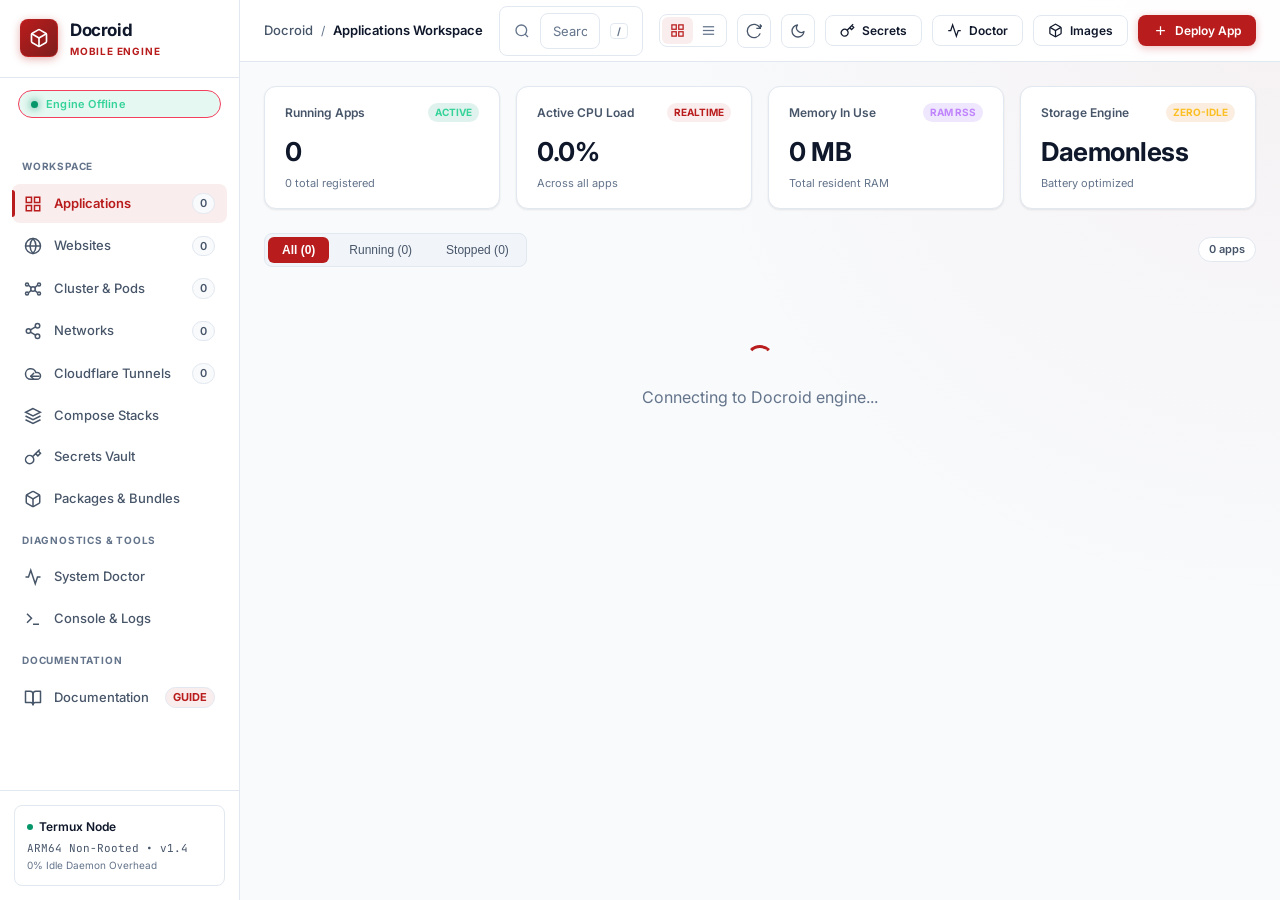
==== commit de13a7e9: "docs: document detached mode and daemon lifecycle commands for docroid ui" ====
--- a/pkg/web/static/index.html
+++ b/pkg/web/static/index.html
@@ -912,8 +912,8 @@
                       </tr>
                       <tr>
                         <td><code>docroid ui</code></td>
-                        <td><code>-p &lt;port&gt; (default 9190)</code></td>
-                        <td>Start web dashboard & management server</td>
+                        <td><code>[-d] [-p &lt;port&gt;] [stop|status|logs|restart]</code></td>
+                        <td>Start web dashboard (supports background detached mode)</td>
                       </tr>
                       <tr>
                         <td><code>docroid network</code></td>
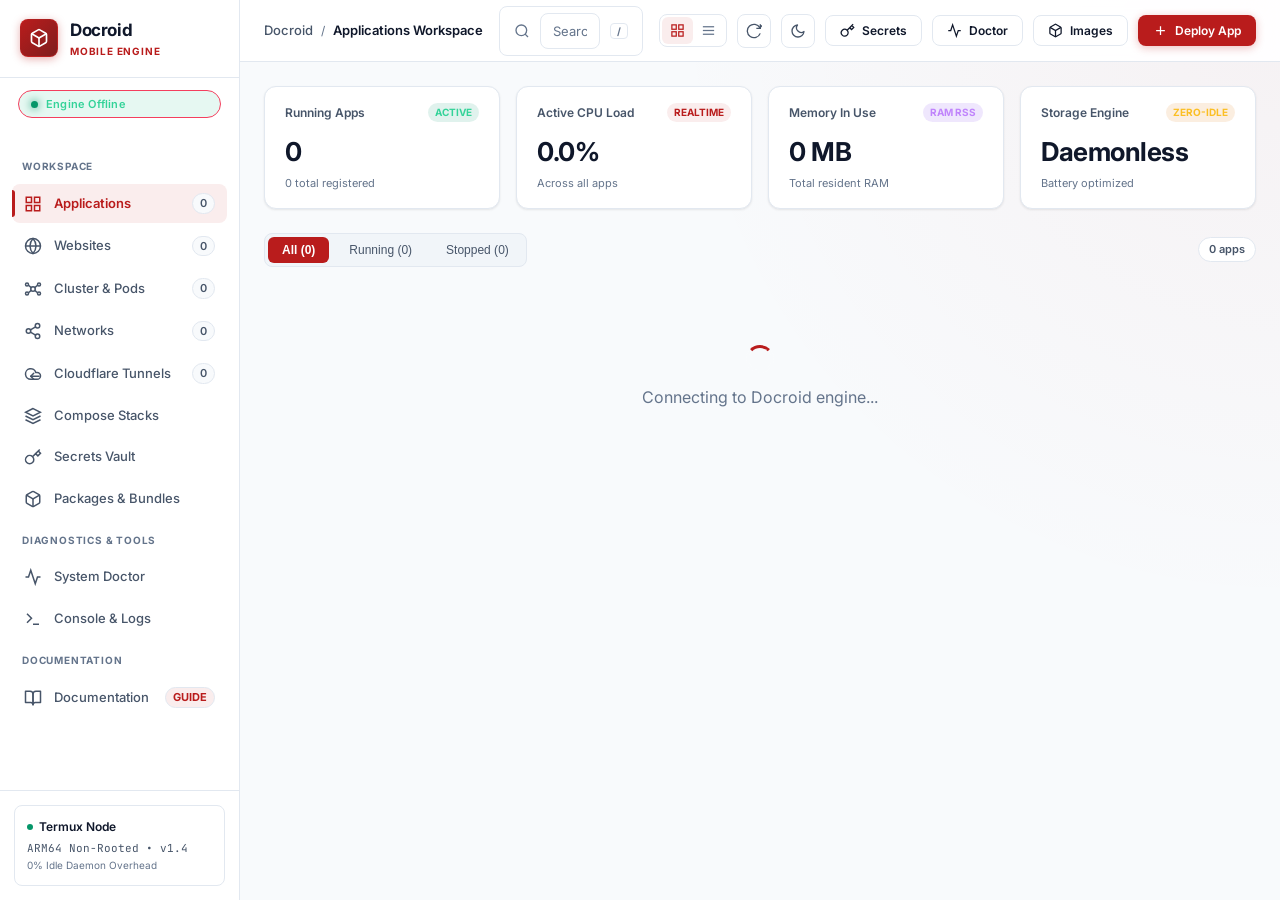
==== commit e17b9c2d: "fix(engine): resolve proot unknown -E option and fix docker image execution - Remove invalid -E flag" ====
--- a/pkg/web/static/index.html
+++ b/pkg/web/static/index.html
@@ -1243,9 +1243,14 @@
           </div>
         </div>
 
+        <div class="form-group" id="imageInputGroup">
+          <label for="appImage">Docker / OCI Image (Optional)</label>
+          <input type="text" id="appImage" placeholder="e.g. bkimminich/juice-shop:latest or redis:alpine">
+        </div>
+
         <div class="form-group">
-          <label for="appCommand">Binary / Executable Command <span class="required">*</span></label>
-          <input type="text" id="appCommand" required placeholder="e.g. ./my-go-server or python3 or /bin/sh">
+          <label for="appCommand">Binary / Executable Command</label>
+          <input type="text" id="appCommand" placeholder="e.g. ./my-go-server, /bin/sh, or leave blank if deploying Docker image">
         </div>
 
         <div class="form-group">
